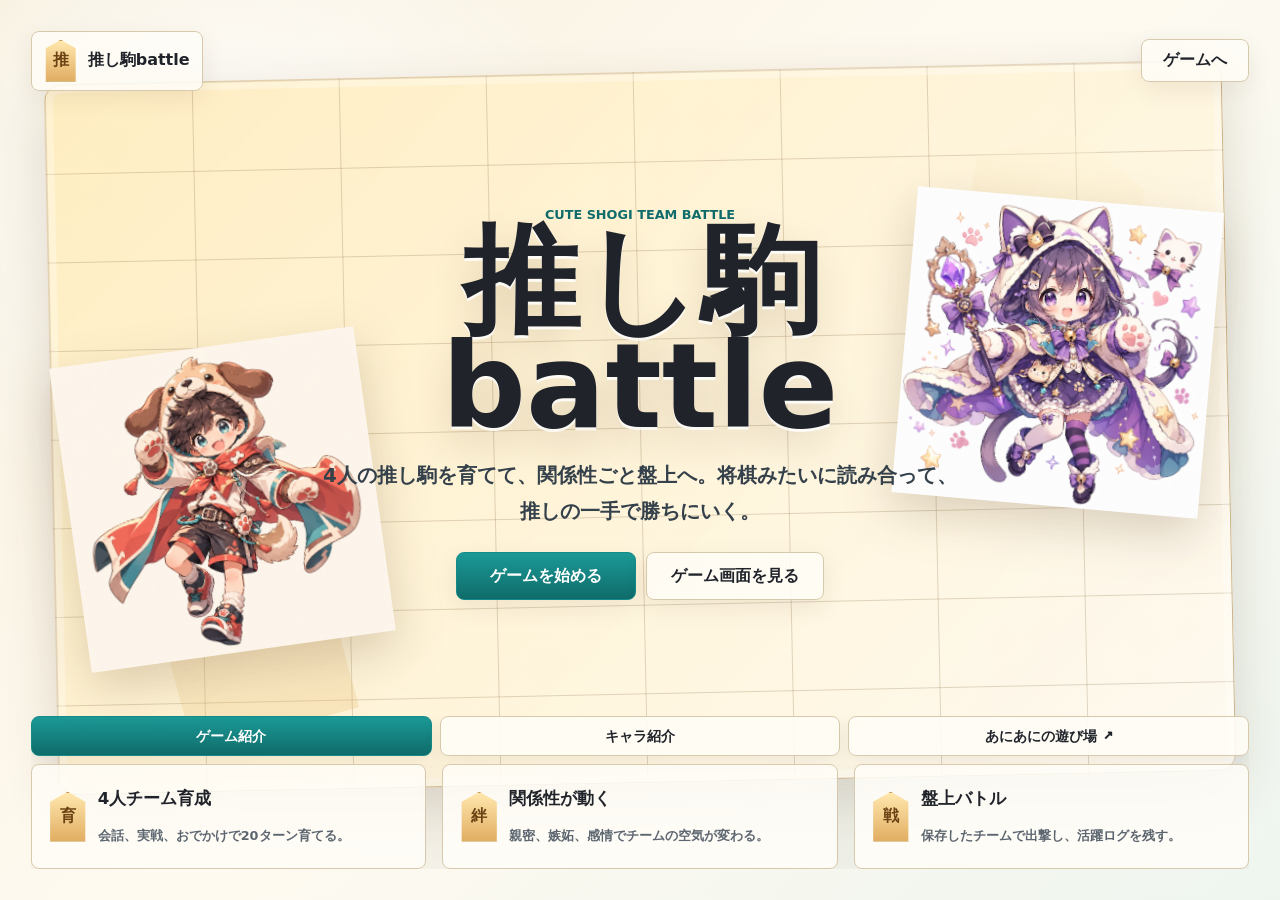
==== index.html @ fbd7ae6b "Add files via upload" ====
<!doctype html>
<html lang="ja">
  <head>
    <meta charset="UTF-8" />
    <meta name="viewport" content="width=device-width, initial-scale=1.0" />
    <title>推し駒battle | ホーム</title>
    <link rel="stylesheet" href="home.css" />
  </head>
  <body>
    <main class="home-shell" aria-label="推し駒battle ホームページ">
      <div class="board-backdrop" aria-hidden="true"></div>

      <header class="home-top">
        <a class="home-logo" href="index.html" aria-label="推し駒battle ホーム">
          <span class="piece-mark">推</span>
          <span>推し駒battle</span>
        </a>
        <a class="top-link" href="game.html">ゲームへ</a>
      </header>

      <section class="hero" aria-label="ゲーム紹介">
        <img class="hero-character hero-ren" src="assets/characters/ren-dog-rook.png" alt="蓮" />
        <img class="hero-character hero-yui" src="assets/characters/yui-cat-bishop.png" alt="結衣" />

        <div class="hero-copy">
          <p class="eyebrow">Cute Shogi Team Battle</p>
          <h1>推し駒battle</h1>
          <p class="lead">4人の推し駒を育てて、関係性ごと盤上へ。将棋みたいに読み合って、推しの一手で勝ちにいく。</p>
          <div class="hero-actions">
            <a class="primary-action" href="game.html">ゲームを始める</a>
            <a class="secondary-action" href="game.html">ゲーム画面を見る</a>
          </div>
        </div>
      </section>

      <section class="home-tabs" aria-label="紹介メニュー">
        <div class="tab-strip" role="tablist" aria-label="ホームタブ">
          <button id="gameTabButton" class="tab-btn active" type="button" role="tab" aria-selected="true" aria-controls="gameTab" data-home-tab="gameTab">ゲーム紹介</button>
          <button id="characterTabButton" class="tab-btn" type="button" role="tab" aria-selected="false" aria-controls="characterTab" data-home-tab="characterTab">キャラ紹介</button>
          <a class="tab-btn link-tab" href="https://donadonaa24-cyber.github.io/aniani-asobiba/" target="_blank" rel="noopener noreferrer">あにあにの遊び場</a>
        </div>

        <div id="gameTab" class="tab-panel active" role="tabpanel" aria-labelledby="gameTabButton">
          <article>
            <span class="mini-piece">育</span>
            <strong>4人チーム育成</strong>
            <p>会話、実戦、おでかけで20ターン育てる。</p>
          </article>
          <article>
            <span class="mini-piece">絆</span>
            <strong>関係性が動く</strong>
            <p>親密、嫉妬、感情でチームの空気が変わる。</p>
          </article>
          <article>
            <span class="mini-piece">戦</span>
            <strong>盤上バトル</strong>
            <p>保存したチームで出撃し、活躍ログを残す。</p>
          </article>
        </div>

        <div id="characterTab" class="tab-panel character-panel" role="tabpanel" aria-labelledby="characterTabButton" hidden>
          <article>
            <img src="assets/characters/ren-dog-rook.png" alt="蓮" />
            <div><strong>蓮</strong><p>まっすぐ走る犬の飛車。</p></div>
          </article>
          <article>
            <img src="assets/characters/yui-cat-bishop.png" alt="結衣" />
            <div><strong>結衣</strong><p>気分屋な猫の角行。</p></div>
          </article>
          <article>
            <img src="assets/characters/misuzu-dolphin-support.png" alt="海鈴" />
            <div><strong>海鈴</strong><p>空気を整えるイルカ支援役。</p></div>
          </article>
          <article>
            <img src="assets/characters/kouga-shark-striker.png" alt="鮫牙" />
            <div><strong>鮫牙</strong><p>強敵に噛みつくサメの強襲役。</p></div>
          </article>
        </div>
      </section>
    </main>
    <script src="home.js"></script>
  </body>
</html>
---- home.css ----
:root {
  --ink: #20242a;
  --muted: #5d6670;
  --paper: #fff9ee;
  --paper-strong: #fffdf7;
  --line: #d8c9ad;
  --board: #f1d291;
  --board-dark: #c99445;
  --teal: #158b89;
  --teal-dark: #0f6c6a;
  --red: #d96752;
  --shadow: 0 18px 52px rgba(68, 47, 19, 0.16);
}

* {
  box-sizing: border-box;
}

html,
body {
  width: 100%;
  height: 100%;
  margin: 0;
  overflow: hidden;
}

body {
  min-height: 100svh;
  color: var(--ink);
  font-family:
    "Yu Gothic", "Hiragino Kaku Gothic ProN", "Meiryo", system-ui, sans-serif;
  background:
    radial-gradient(circle at 18% 22%, rgba(255, 255, 255, 0.9), transparent 28%),
    linear-gradient(135deg, #f7f0df 0%, #fffaf0 48%, #eef5ef 100%);
}

a {
  color: inherit;
  text-decoration: none;
}

.home-shell {
  position: relative;
  isolation: isolate;
  display: grid;
  grid-template-rows: auto minmax(0, 1fr) auto;
  gap: clamp(10px, 2vh, 18px);
  width: min(1440px, 100%);
  height: 100svh;
  margin: 0 auto;
  padding: clamp(14px, 2.4vw, 34px);
  overflow: hidden;
}

.board-backdrop {
  position: absolute;
  inset: clamp(54px, 8vh, 90px) clamp(14px, 4vw, 70px) clamp(74px, 13vh, 130px);
  z-index: -2;
  border: 1px solid rgba(138, 94, 36, 0.24);
  border-radius: 18px;
  background:
    linear-gradient(rgba(100, 62, 18, 0.2) 1px, transparent 1px),
    linear-gradient(90deg, rgba(100, 62, 18, 0.2) 1px, transparent 1px),
    linear-gradient(135deg, rgba(255, 236, 189, 0.92), rgba(255, 250, 240, 0.88));
  background-size: 12.5% 12.5%, 12.5% 12.5%, 100% 100%;
  box-shadow: inset 0 0 0 8px rgba(255, 255, 255, 0.28), var(--shadow);
  transform: rotate(-1.2deg);
}

.board-backdrop::before,
.board-backdrop::after {
  content: "";
  position: absolute;
  width: min(18vw, 190px);
  aspect-ratio: 0.78;
  border-radius: 18px 18px 12px 12px;
  background: linear-gradient(180deg, rgba(255, 247, 219, 0.9), rgba(230, 184, 102, 0.72));
  clip-path: polygon(50% 0, 95% 18%, 95% 100%, 5% 100%, 5% 18%);
  opacity: 0.36;
}

.board-backdrop::before {
  left: 8%;
  bottom: 8%;
  transform: rotate(-14deg);
}

.board-backdrop::after {
  right: 7%;
  top: 9%;
  transform: rotate(12deg);
}

.home-top {
  display: flex;
  align-items: center;
  justify-content: space-between;
  min-height: 46px;
  gap: 14px;
}

.home-logo,
.top-link,
.primary-action,
.secondary-action {
  display: inline-flex;
  align-items: center;
  justify-content: center;
  border: 1px solid var(--line);
  border-radius: 8px;
  background: rgba(255, 253, 247, 0.86);
  box-shadow: 0 8px 24px rgba(60, 44, 24, 0.08);
  font-weight: 900;
}

.home-logo {
  gap: 10px;
  min-width: 0;
  padding: 8px 12px;
}

.piece-mark,
.mini-piece {
  display: inline-grid;
  place-items: center;
  width: 34px;
  aspect-ratio: 0.8;
  color: #6b4214;
  background: linear-gradient(180deg, #ffe7ad, #e1ae63);
  border: 1px solid rgba(112, 75, 25, 0.28);
  clip-path: polygon(50% 0, 94% 20%, 94% 100%, 6% 100%, 6% 20%);
  font-weight: 950;
}

.top-link {
  min-width: 108px;
  padding: 10px 16px;
}

.hero {
  position: relative;
  display: grid;
  place-items: center;
  min-height: 0;
  padding-inline: clamp(10px, 5vw, 80px);
  text-align: center;
}

.hero-copy {
  position: relative;
  z-index: 1;
  display: grid;
  justify-items: center;
  width: min(760px, 100%);
  padding: clamp(14px, 3vh, 28px);
}

.eyebrow {
  margin: 0 0 6px;
  color: var(--teal-dark);
  font-size: clamp(0.72rem, 1vw, 0.86rem);
  font-weight: 900;
  letter-spacing: 0;
  text-transform: uppercase;
}

h1 {
  margin: 0;
  color: var(--ink);
  font-size: clamp(3.4rem, 9.2vw, 8.4rem);
  line-height: 0.9;
  letter-spacing: 0;
  text-shadow:
    0 3px 0 rgba(255, 255, 255, 0.82),
    0 18px 38px rgba(80, 50, 18, 0.16);
}

.lead {
  width: min(640px, 100%);
  margin: clamp(12px, 2vh, 20px) 0 0;
  color: #34404a;
  font-size: clamp(0.98rem, 1.55vw, 1.28rem);
  font-weight: 800;
  line-height: 1.8;
}

.hero-actions {
  display: flex;
  flex-wrap: wrap;
  justify-content: center;
  gap: 10px;
  margin-top: clamp(14px, 2.5vh, 26px);
}

.primary-action,
.secondary-action {
  min-height: 48px;
  padding: 12px 24px;
  transition: transform 0.18s ease, box-shadow 0.18s ease;
}

.primary-action {
  min-width: 180px;
  color: white;
  border-color: var(--teal);
  background: linear-gradient(180deg, #1b9996, var(--teal-dark));
}

.secondary-action {
  min-width: 150px;
}

.primary-action:hover,
.secondary-action:hover,
.top-link:hover {
  transform: translateY(-2px);
  box-shadow: 0 12px 28px rgba(60, 44, 24, 0.14);
}

.hero-character {
  position: absolute;
  z-index: 0;
  width: clamp(160px, 24vw, 340px);
  max-height: 62vh;
  object-fit: contain;
  filter: drop-shadow(0 18px 24px rgba(80, 50, 18, 0.2));
  pointer-events: none;
}

.hero-ren {
  left: clamp(-36px, 3vw, 76px);
  bottom: clamp(4px, 5vh, 74px);
  transform: rotate(-8deg);
}

.hero-yui {
  right: clamp(-34px, 3vw, 82px);
  top: clamp(44px, 10vh, 114px);
  transform: scaleX(-1) rotate(-5deg);
}

.home-tabs {
  display: grid;
  grid-template-rows: auto minmax(0, 1fr);
  gap: 8px;
  min-height: clamp(116px, 17vh, 156px);
  overflow: hidden;
}

.tab-strip {
  display: grid;
  grid-template-columns: repeat(3, minmax(0, 1fr));
  gap: 8px;
}

.tab-btn {
  display: inline-flex;
  align-items: center;
  justify-content: center;
  min-width: 0;
  min-height: 40px;
  padding: 8px 10px;
  border: 1px solid var(--line);
  border-radius: 8px;
  color: var(--ink);
  background: rgba(255, 253, 247, 0.9);
  box-shadow: 0 8px 20px rgba(60, 44, 24, 0.07);
  font: inherit;
  font-size: clamp(0.82rem, 1.1vw, 0.98rem);
  font-weight: 950;
  letter-spacing: 0;
  cursor: pointer;
}

.tab-btn.active {
  color: white;
  border-color: var(--teal);
  background: linear-gradient(180deg, #1b9996, var(--teal-dark));
}

.link-tab::after {
  content: "↗";
  margin-left: 6px;
  font-size: 0.86em;
}

.tab-panel {
  display: grid;
  grid-template-columns: repeat(3, minmax(0, 1fr));
  gap: clamp(8px, 1.4vw, 16px);
  min-height: 0;
  overflow: hidden;
}

.tab-panel[hidden] {
  display: none;
}

.tab-panel article {
  display: grid;
  grid-template-columns: auto minmax(0, 1fr);
  grid-template-rows: auto auto;
  column-gap: 10px;
  align-items: center;
  min-height: 0;
  padding: clamp(10px, 1.5vw, 16px);
  border: 1px solid var(--line);
  border-radius: 8px;
  background: rgba(255, 253, 247, 0.88);
  box-shadow: 0 10px 28px rgba(60, 44, 24, 0.08);
  overflow: hidden;
}

.tab-panel .mini-piece {
  grid-row: 1 / span 2;
  width: 40px;
}

.tab-panel strong {
  min-width: 0;
  font-size: clamp(0.92rem, 1.3vw, 1.08rem);
  white-space: nowrap;
}

.tab-panel p {
  min-width: 0;
  margin: 2px 0 0;
  color: var(--muted);
  font-size: clamp(0.72rem, 1vw, 0.88rem);
  font-weight: 800;
  line-height: 1.45;
}

.character-panel {
  grid-template-columns: repeat(4, minmax(0, 1fr));
}

.character-panel article {
  grid-template-columns: clamp(46px, 5.5vw, 70px) minmax(0, 1fr);
}

.character-panel img {
  width: 100%;
  aspect-ratio: 1;
  object-fit: cover;
  border: 1px solid rgba(216, 201, 173, 0.8);
  border-radius: 8px;
  background: white;
}

@media (max-width: 820px) {
  .home-shell {
    padding: 12px;
  }

  .board-backdrop {
    inset: 64px 10px 152px;
  }

  .hero {
    padding-inline: 0;
  }

  .hero-character {
    width: clamp(128px, 34vw, 210px);
    opacity: 0.82;
  }

  .hero-ren {
    left: -40px;
    bottom: 88px;
  }

  .hero-yui {
    right: -46px;
    top: 74px;
  }

  .home-tabs {
    min-height: 178px;
  }

  .tab-panel {
    grid-template-columns: 1fr;
    gap: 6px;
  }

  .character-panel {
    grid-template-columns: repeat(2, minmax(0, 1fr));
  }

  .tab-panel article {
    min-height: 58px;
    padding: 8px 10px;
  }

  .tab-panel p {
    white-space: nowrap;
    overflow: hidden;
    text-overflow: ellipsis;
  }
}

@media (max-height: 720px) {
  .home-shell {
    gap: 8px;
    padding-block: 10px;
  }

  .home-top {
    min-height: 38px;
  }

  .home-logo,
  .top-link {
    padding-block: 7px;
  }

  .lead {
    line-height: 1.55;
  }

  .hero-actions {
    margin-top: 12px;
  }

  .primary-action,
  .secondary-action {
    min-height: 42px;
    padding-block: 9px;
  }

  .home-tabs {
    min-height: 128px;
  }

  .tab-panel article {
    min-height: 62px;
  }
}

@media (max-width: 520px) {
  .home-logo span:last-child {
    max-width: 48vw;
    overflow: hidden;
    text-overflow: ellipsis;
    white-space: nowrap;
  }

  .hero-copy {
    padding-inline: 6px;
  }

  .lead {
    width: min(330px, 100%);
    font-size: 0.94rem;
  }

  .hero-actions {
    width: 100%;
  }

  .primary-action,
  .secondary-action {
    flex: 1 1 140px;
    min-width: 0;
  }

  .tab-strip {
    gap: 5px;
  }

  .tab-btn {
    min-height: 36px;
    padding-inline: 6px;
    font-size: 0.78rem;
  }

  .character-panel article {
    grid-template-columns: 42px minmax(0, 1fr);
  }
}
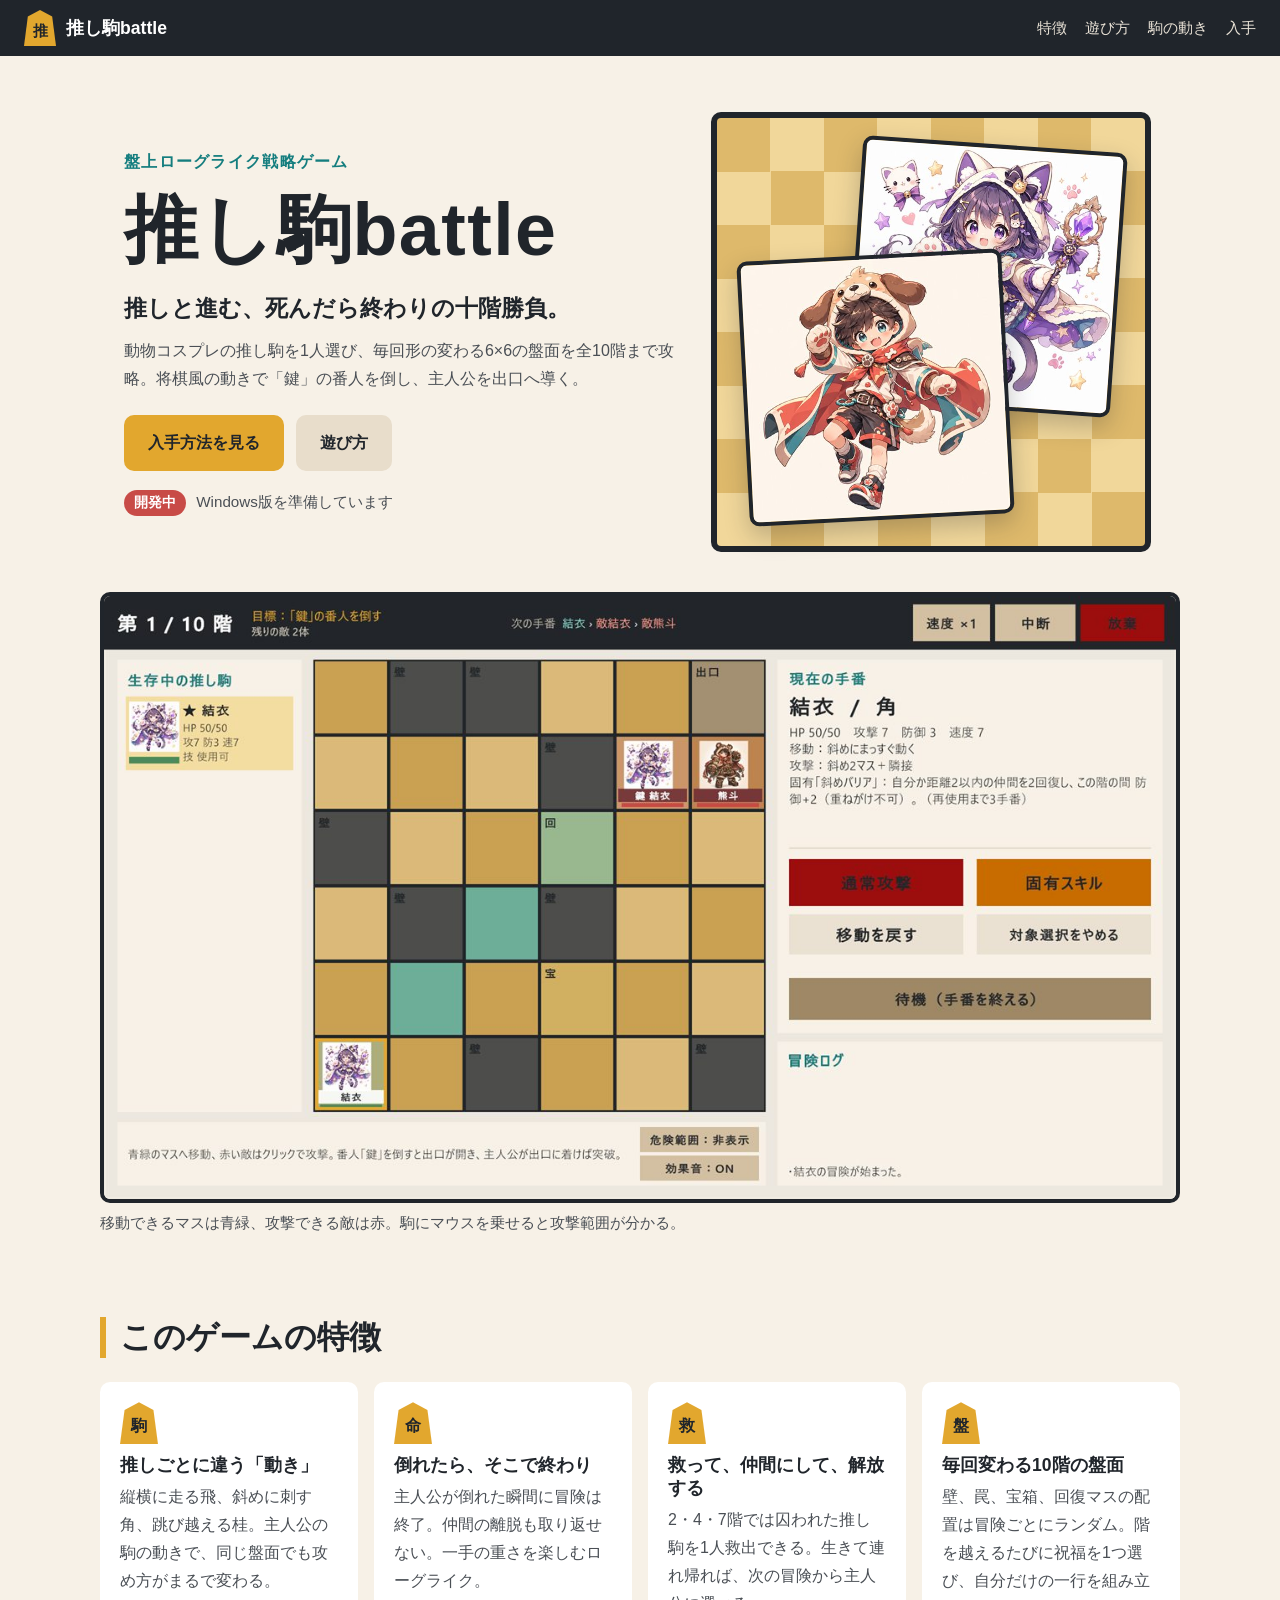
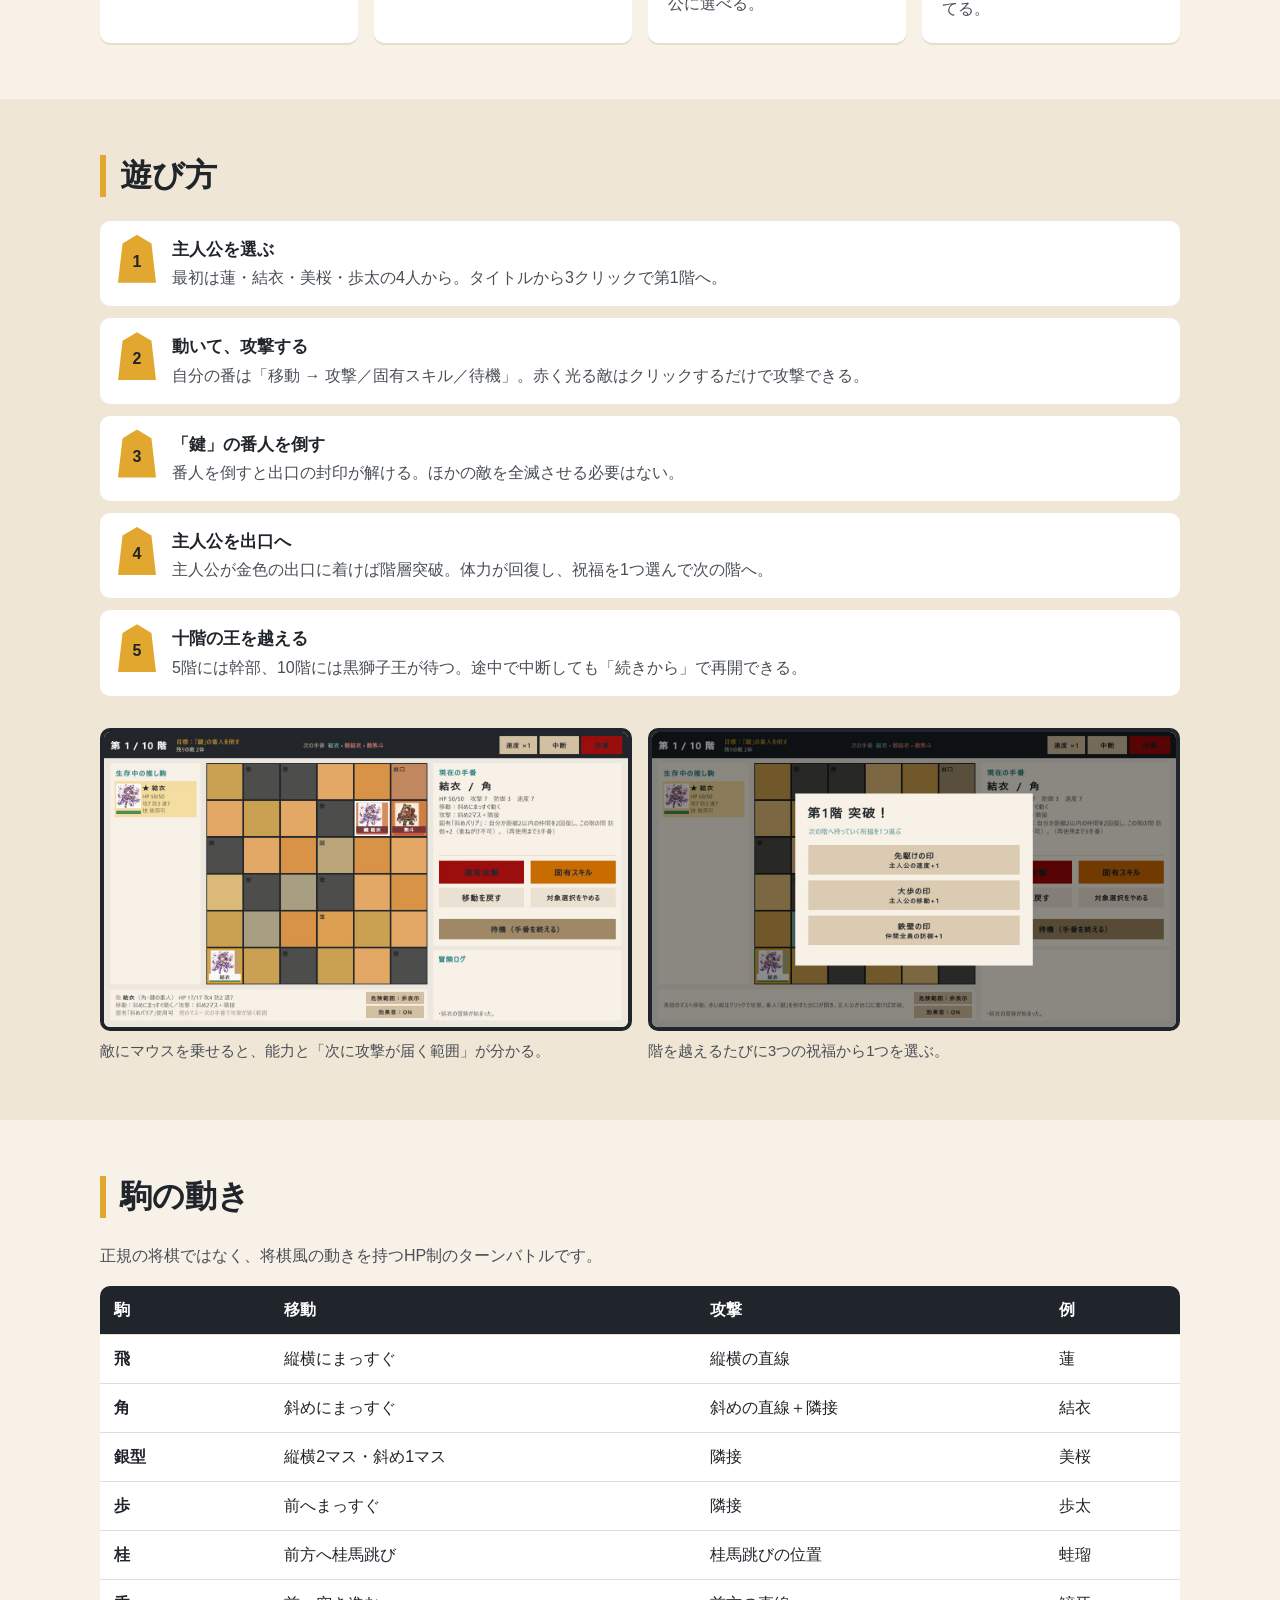
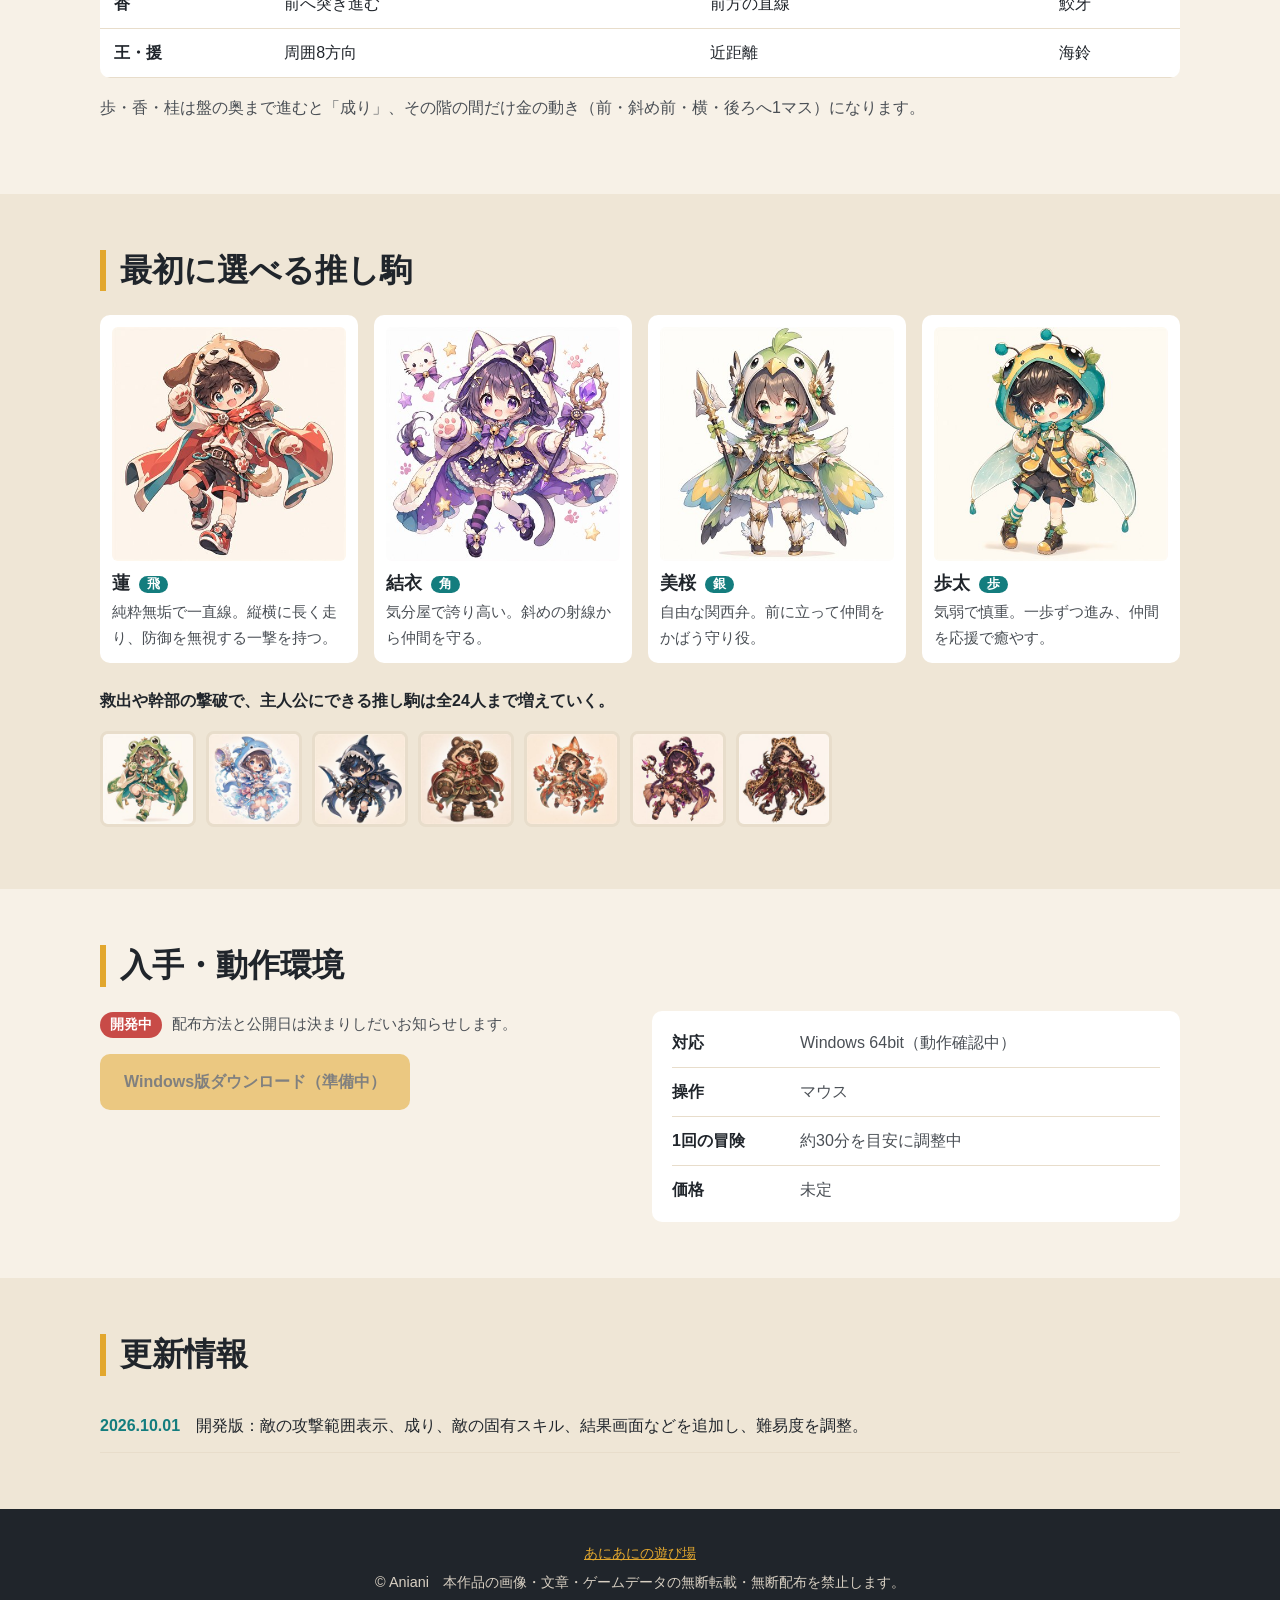
==== commit 42996f2d: "Unity版の紹介ページに差し替え トップ（index.html）を盤上ローグライク版「推し駒battle」の紹介ページに更新。 特徴・遊び方・駒の動き・初期キャラ・入手/動作環境・更新情報を掲載し、" ====
--- a/index.html
+++ b/index.html
@@ -3,81 +3,175 @@
   <head>
     <meta charset="UTF-8" />
     <meta name="viewport" content="width=device-width, initial-scale=1.0" />
-    <title>推し駒battle | ホーム</title>
-    <link rel="stylesheet" href="home.css" />
+    <title>推し駒battle｜推しと進む、死んだら終わりの十階勝負</title>
+    <meta name="description" content="推し駒battleは、動物コスプレの推し駒1人を主人公に、ランダム生成の全10階を攻略する盤上ローグライク戦略ゲーム。将棋風の動きで番人を倒し、仲間を救い、十階の黒獅子王を目指す。Windows向けに開発中。" />
+    <meta property="og:type" content="website" />
+    <meta property="og:title" content="推し駒battle｜盤上ローグライク戦略ゲーム" />
+    <meta property="og:description" content="推しと進む、死んだら終わりの十階勝負。将棋風の動きで戦う盤上ローグライク。Windows向けに開発中。" />
+    <link rel="canonical" href="https://donadonaa24-cyber.github.io/oshikoma/" />
+    <meta property="og:url" content="https://donadonaa24-cyber.github.io/oshikoma/" />
+    <meta property="og:image" content="https://donadonaa24-cyber.github.io/oshikoma/assets/screen-board.jpg" />
+    <meta name="twitter:card" content="summary_large_image" />
+    <link rel="icon" href="data:image/svg+xml,%3Csvg xmlns='http://www.w3.org/2000/svg' viewBox='0 0 64 64'%3E%3Cpath d='M32 4 54 14 58 60H6L10 14Z' fill='%23E2A72E' stroke='%2320252B' stroke-width='4'/%3E%3Ctext x='32' y='47' font-size='28' text-anchor='middle' font-family='sans-serif' font-weight='700' fill='%2320252B'%3E推%3C/text%3E%3C/svg%3E" />
+    <link rel="stylesheet" href="style.css" />
   </head>
   <body>
-    <main class="home-shell" aria-label="推し駒battle ホームページ">
-      <div class="board-backdrop" aria-hidden="true"></div>
+    <header class="topbar">
+      <a class="brand" href="#top" aria-label="推し駒battle トップ">
+        <span class="brand-piece" aria-hidden="true">推</span>
+        <span>推し駒battle</span>
+      </a>
+      <nav aria-label="ページ内">
+        <a href="#features">特徴</a>
+        <a href="#howto">遊び方</a>
+        <a href="#pieces">駒の動き</a>
+        <a href="#download">入手</a>
+      </nav>
+    </header>
 
-      <header class="home-top">
-        <a class="home-logo" href="index.html" aria-label="推し駒battle ホーム">
-          <span class="piece-mark">推</span>
-          <span>推し駒battle</span>
-        </a>
-        <a class="top-link" href="game.html">ゲームへ</a>
-      </header>
-
-      <section class="hero" aria-label="ゲーム紹介">
-        <img class="hero-character hero-ren" src="assets/characters/ren-dog-rook.png" alt="蓮" />
-        <img class="hero-character hero-yui" src="assets/characters/yui-cat-bishop.png" alt="結衣" />
-
+    <main id="top">
+      <section class="hero" aria-labelledby="hero-title">
         <div class="hero-copy">
-          <p class="eyebrow">Cute Shogi Team Battle</p>
-          <h1>推し駒battle</h1>
-          <p class="lead">4人の推し駒を育てて、関係性ごと盤上へ。将棋みたいに読み合って、推しの一手で勝ちにいく。</p>
+          <p class="eyebrow">盤上ローグライク戦略ゲーム</p>
+          <h1 id="hero-title">推し駒battle</h1>
+          <p class="lead">推しと進む、死んだら終わりの十階勝負。</p>
+          <p class="sub">動物コスプレの推し駒を1人選び、毎回形の変わる6×6の盤面を全10階まで攻略。将棋風の動きで「鍵」の番人を倒し、主人公を出口へ導く。</p>
           <div class="hero-actions">
-            <a class="primary-action" href="game.html">ゲームを始める</a>
-            <a class="secondary-action" href="game.html">ゲーム画面を見る</a>
+            <a class="button primary" href="#download">入手方法を見る</a>
+            <a class="button" href="#howto">遊び方</a>
           </div>
+          <p class="status"><span class="badge">開発中</span> Windows版を準備しています</p>
+        </div>
+        <div class="hero-art" aria-hidden="true">
+          <img class="art-back" src="assets/yui.jpg" alt="" width="420" height="420" />
+          <img class="art-front" src="assets/ren.jpg" alt="" width="420" height="420" />
         </div>
       </section>
 
-      <section class="home-tabs" aria-label="紹介メニュー">
-        <div class="tab-strip" role="tablist" aria-label="ホームタブ">
-          <button id="gameTabButton" class="tab-btn active" type="button" role="tab" aria-selected="true" aria-controls="gameTab" data-home-tab="gameTab">ゲーム紹介</button>
-          <button id="characterTabButton" class="tab-btn" type="button" role="tab" aria-selected="false" aria-controls="characterTab" data-home-tab="characterTab">キャラ紹介</button>
-          <a class="tab-btn link-tab" href="https://donadonaa24-cyber.github.io/aniani-asobiba/" target="_blank" rel="noopener noreferrer">あにあにの遊び場</a>
-        </div>
+      <section class="shot-wide" aria-label="ゲーム画面">
+        <figure>
+          <img src="assets/screen-board.jpg" alt="盤面の画面。青緑のマスが移動先、右側に行動ボタンと冒険ログ" width="1280" height="720" loading="lazy" />
+          <figcaption>移動できるマスは青緑、攻撃できる敵は赤。駒にマウスを乗せると攻撃範囲が分かる。</figcaption>
+        </figure>
+      </section>
 
-        <div id="gameTab" class="tab-panel active" role="tabpanel" aria-labelledby="gameTabButton">
-          <article>
-            <span class="mini-piece">育</span>
-            <strong>4人チーム育成</strong>
-            <p>会話、実戦、おでかけで20ターン育てる。</p>
+      <section id="features" class="section" aria-labelledby="features-title">
+        <h2 id="features-title">このゲームの特徴</h2>
+        <div class="cards">
+          <article class="card">
+            <span class="piece">駒</span>
+            <h3>推しごとに違う「動き」</h3>
+            <p>縦横に走る飛、斜めに刺す角、跳び越える桂。主人公の駒の動きで、同じ盤面でも攻め方がまるで変わる。</p>
           </article>
-          <article>
-            <span class="mini-piece">絆</span>
-            <strong>関係性が動く</strong>
-            <p>親密、嫉妬、感情でチームの空気が変わる。</p>
+          <article class="card">
+            <span class="piece">命</span>
+            <h3>倒れたら、そこで終わり</h3>
+            <p>主人公が倒れた瞬間に冒険は終了。仲間の離脱も取り返せない。一手の重さを楽しむローグライク。</p>
           </article>
-          <article>
-            <span class="mini-piece">戦</span>
-            <strong>盤上バトル</strong>
-            <p>保存したチームで出撃し、活躍ログを残す。</p>
+          <article class="card">
+            <span class="piece">救</span>
+            <h3>救って、仲間にして、解放する</h3>
+            <p>2・4・7階では囚われた推し駒を1人救出できる。生きて連れ帰れば、次の冒険から主人公に選べる。</p>
           </article>
-        </div>
-
-        <div id="characterTab" class="tab-panel character-panel" role="tabpanel" aria-labelledby="characterTabButton" hidden>
-          <article>
-            <img src="assets/characters/ren-dog-rook.png" alt="蓮" />
-            <div><strong>蓮</strong><p>まっすぐ走る犬の飛車。</p></div>
-          </article>
-          <article>
-            <img src="assets/characters/yui-cat-bishop.png" alt="結衣" />
-            <div><strong>結衣</strong><p>気分屋な猫の角行。</p></div>
-          </article>
-          <article>
-            <img src="assets/characters/misuzu-dolphin-support.png" alt="海鈴" />
-            <div><strong>海鈴</strong><p>空気を整えるイルカ支援役。</p></div>
-          </article>
-          <article>
-            <img src="assets/characters/kouga-shark-striker.png" alt="鮫牙" />
-            <div><strong>鮫牙</strong><p>強敵に噛みつくサメの強襲役。</p></div>
+          <article class="card">
+            <span class="piece">盤</span>
+            <h3>毎回変わる10階の盤面</h3>
+            <p>壁、罠、宝箱、回復マスの配置は冒険ごとにランダム。階を越えるたびに祝福を1つ選び、自分だけの一行を組み立てる。</p>
           </article>
         </div>
       </section>
+
+      <section id="howto" class="section alt" aria-labelledby="howto-title">
+        <h2 id="howto-title">遊び方</h2>
+        <ol class="steps">
+          <li><strong>主人公を選ぶ</strong><span>最初は蓮・結衣・美桜・歩太の4人から。タイトルから3クリックで第1階へ。</span></li>
+          <li><strong>動いて、攻撃する</strong><span>自分の番は「移動 → 攻撃／固有スキル／待機」。赤く光る敵はクリックするだけで攻撃できる。</span></li>
+          <li><strong>「鍵」の番人を倒す</strong><span>番人を倒すと出口の封印が解ける。ほかの敵を全滅させる必要はない。</span></li>
+          <li><strong>主人公を出口へ</strong><span>主人公が金色の出口に着けば階層突破。体力が回復し、祝福を1つ選んで次の階へ。</span></li>
+          <li><strong>十階の王を越える</strong><span>5階には幹部、10階には黒獅子王が待つ。途中で中断しても「続きから」で再開できる。</span></li>
+        </ol>
+        <div class="tips">
+          <figure>
+            <img src="assets/screen-inspect.jpg" alt="敵にマウスを乗せると、能力と攻撃が届く範囲が表示される" width="1280" height="720" loading="lazy" />
+            <figcaption>敵にマウスを乗せると、能力と「次に攻撃が届く範囲」が分かる。</figcaption>
+          </figure>
+          <figure>
+            <img src="assets/screen-blessing.jpg" alt="階層突破後の祝福選択画面" width="1280" height="720" loading="lazy" />
+            <figcaption>階を越えるたびに3つの祝福から1つを選ぶ。</figcaption>
+          </figure>
+        </div>
+      </section>
+
+      <section id="pieces" class="section" aria-labelledby="pieces-title">
+        <h2 id="pieces-title">駒の動き</h2>
+        <p class="note">正規の将棋ではなく、将棋風の動きを持つHP制のターンバトルです。</p>
+        <div class="table-wrap">
+          <table>
+            <thead>
+              <tr><th scope="col">駒</th><th scope="col">移動</th><th scope="col">攻撃</th><th scope="col">例</th></tr>
+            </thead>
+            <tbody>
+              <tr><td>飛</td><td>縦横にまっすぐ</td><td>縦横の直線</td><td>蓮</td></tr>
+              <tr><td>角</td><td>斜めにまっすぐ</td><td>斜めの直線＋隣接</td><td>結衣</td></tr>
+              <tr><td>銀型</td><td>縦横2マス・斜め1マス</td><td>隣接</td><td>美桜</td></tr>
+              <tr><td>歩</td><td>前へまっすぐ</td><td>隣接</td><td>歩太</td></tr>
+              <tr><td>桂</td><td>前方へ桂馬跳び</td><td>桂馬跳びの位置</td><td>蛙瑠</td></tr>
+              <tr><td>香</td><td>前へ突き進む</td><td>前方の直線</td><td>鮫牙</td></tr>
+              <tr><td>王・援</td><td>周囲8方向</td><td>近距離</td><td>海鈴</td></tr>
+            </tbody>
+          </table>
+        </div>
+        <p class="note">歩・香・桂は盤の奥まで進むと「成り」、その階の間だけ金の動き（前・斜め前・横・後ろへ1マス）になります。</p>
+      </section>
+
+      <section class="section alt" aria-labelledby="chara-title">
+        <h2 id="chara-title">最初に選べる推し駒</h2>
+        <div class="chara-grid">
+          <article class="chara"><img src="assets/ren.jpg" alt="蓮。犬のコスプレの男の子" width="420" height="420" loading="lazy" /><h3>蓮 <span>飛</span></h3><p>純粋無垢で一直線。縦横に長く走り、防御を無視する一撃を持つ。</p></article>
+          <article class="chara"><img src="assets/yui.jpg" alt="結衣。猫のコスプレの女の子" width="420" height="420" loading="lazy" /><h3>結衣 <span>角</span></h3><p>気分屋で誇り高い。斜めの射線から仲間を守る。</p></article>
+          <article class="chara"><img src="assets/mio.jpg" alt="美桜。鳥のコスプレの女の子" width="420" height="420" loading="lazy" /><h3>美桜 <span>銀</span></h3><p>自由な関西弁。前に立って仲間をかばう守り役。</p></article>
+          <article class="chara"><img src="assets/honoka.jpg" alt="歩太。虫のコスプレの男の子" width="420" height="420" loading="lazy" /><h3>歩太 <span>歩</span></h3><p>気弱で慎重。一歩ずつ進み、仲間を応援で癒やす。</p></article>
+        </div>
+        <p class="more">救出や幹部の撃破で、主人公にできる推し駒は全24人まで増えていく。</p>
+        <div class="roster" aria-label="解放できる推し駒の一部">
+          <img src="assets/kaeru.jpg" alt="蛙瑠" width="220" height="220" loading="lazy" />
+          <img src="assets/misuzu.jpg" alt="海鈴" width="220" height="220" loading="lazy" />
+          <img src="assets/kouga.jpg" alt="鮫牙" width="220" height="220" loading="lazy" />
+          <img src="assets/kumato.jpg" alt="熊斗" width="220" height="220" loading="lazy" />
+          <img src="assets/koharu.jpg" alt="狐春" width="220" height="220" loading="lazy" />
+          <img src="assets/sara.jpg" alt="砂羅" width="220" height="220" loading="lazy" />
+          <img src="assets/shade1.jpg" alt="豹妬レイラ" width="220" height="220" loading="lazy" />
+        </div>
+      </section>
+
+      <section id="download" class="section" aria-labelledby="download-title">
+        <h2 id="download-title">入手・動作環境</h2>
+        <div class="download">
+          <div>
+            <p class="status"><span class="badge">開発中</span> 配布方法と公開日は決まりしだいお知らせします。</p>
+            <!-- 配布先が決まったら href を差し替え、aria-disabled と disabled クラスを外す。 -->
+            <a class="button primary disabled" href="#download" aria-disabled="true">Windows版ダウンロード（準備中）</a>
+          </div>
+          <dl class="spec">
+            <div><dt>対応</dt><dd>Windows 64bit（動作確認中）</dd></div>
+            <div><dt>操作</dt><dd>マウス</dd></div>
+            <div><dt>1回の冒険</dt><dd>約30分を目安に調整中</dd></div>
+            <div><dt>価格</dt><dd>未定</dd></div>
+          </dl>
+        </div>
+      </section>
+
+      <section class="section alt" aria-labelledby="news-title">
+        <h2 id="news-title">更新情報</h2>
+        <ul class="news">
+          <li><time datetime="2026-10-01">2026.10.01</time>開発版：敵の攻撃範囲表示、成り、敵の固有スキル、結果画面などを追加し、難易度を調整。</li>
+        </ul>
+      </section>
     </main>
-    <script src="home.js"></script>
+
+    <footer class="footer">
+      <p><a href="https://donadonaa24-cyber.github.io/aniani-asobiba/" rel="noopener">あにあにの遊び場</a></p>
+      <p>© Aniani　本作品の画像・文章・ゲームデータの無断転載・無断配布を禁止します。</p>
+    </footer>
   </body>
 </html>
--- a/style.css
+++ b/style.css
@@ -0,0 +1,311 @@
+/* 推し駒battle 紹介ページ。配色はゲーム内UI（UiFactory）に合わせる。 */
+:root {
+  --ink: #20252b;
+  --ink-soft: #4a4f55;
+  --paper: #f7f1e7;
+  --paper-dark: #e8ddcb;
+  --board-a: #f1d79a;
+  --board-b: #deb96b;
+  --teal: #147d7e;
+  --gold: #e2a72e;
+  --red: #c84b47;
+  --radius: 10px;
+  --max: 1080px;
+  --font: "Yu Gothic UI", "Yu Gothic", "Hiragino Kaku Gothic ProN", "Noto Sans JP", Meiryo, sans-serif;
+}
+
+* { box-sizing: border-box; }
+
+html { scroll-behavior: smooth; }
+
+body {
+  margin: 0;
+  background: var(--paper);
+  color: var(--ink);
+  font-family: var(--font);
+  line-height: 1.75;
+  -webkit-text-size-adjust: 100%;
+}
+
+img { max-width: 100%; height: auto; display: block; }
+
+a { color: var(--teal); }
+
+h1, h2, h3 { line-height: 1.3; margin: 0; }
+
+/* ---------- Header ---------- */
+.topbar {
+  position: sticky;
+  top: 0;
+  z-index: 10;
+  display: flex;
+  align-items: center;
+  justify-content: space-between;
+  gap: 16px;
+  padding: 10px 24px;
+  background: var(--ink);
+  color: #fff;
+}
+
+.brand {
+  display: inline-flex;
+  align-items: center;
+  gap: 10px;
+  color: #fff;
+  font-weight: 700;
+  font-size: 1.1rem;
+  text-decoration: none;
+  white-space: nowrap;
+}
+
+.brand-piece {
+  display: grid;
+  place-items: center;
+  width: 32px;
+  height: 36px;
+  background: var(--gold);
+  color: var(--ink);
+  clip-path: polygon(50% 0, 88% 18%, 100% 100%, 0 100%, 12% 18%);
+  font-size: 0.95rem;
+  padding-top: 6px;
+}
+
+.topbar nav { display: flex; gap: 18px; flex-wrap: wrap; justify-content: flex-end; }
+
+.topbar nav a { color: #e9e2d6; text-decoration: none; font-size: 0.95rem; }
+
+.topbar nav a:hover, .topbar nav a:focus-visible { color: var(--gold); }
+
+/* ---------- Hero ---------- */
+.hero {
+  display: grid;
+  grid-template-columns: minmax(0, 1.1fr) minmax(0, 0.9fr);
+  align-items: center;
+  gap: 32px;
+  max-width: var(--max);
+  margin: 0 auto;
+  padding: 56px 24px 32px;
+}
+
+.eyebrow { margin: 0 0 6px; color: var(--teal); font-weight: 700; letter-spacing: 0.08em; }
+
+.hero h1 { font-size: clamp(2.6rem, 7vw, 4.6rem); letter-spacing: 0.02em; }
+
+.lead { margin: 10px 0 8px; font-size: clamp(1.15rem, 2.4vw, 1.45rem); font-weight: 700; }
+
+.sub { margin: 0 0 22px; color: var(--ink-soft); }
+
+.hero-actions { display: flex; gap: 12px; flex-wrap: wrap; }
+
+.button {
+  display: inline-block;
+  padding: 12px 22px;
+  border-radius: var(--radius);
+  background: var(--paper-dark);
+  color: var(--ink);
+  font-weight: 700;
+  text-decoration: none;
+  border: 2px solid transparent;
+}
+
+.button:hover, .button:focus-visible { border-color: var(--ink); }
+
+.button.primary { background: var(--gold); }
+
+.button.disabled { opacity: 0.55; pointer-events: none; }
+
+.status { margin: 18px 0 0; color: var(--ink-soft); font-size: 0.95rem; }
+
+.badge {
+  display: inline-block;
+  margin-right: 6px;
+  padding: 1px 10px;
+  border-radius: 999px;
+  background: var(--red);
+  color: #fff;
+  font-size: 0.85rem;
+  font-weight: 700;
+}
+
+.hero-art {
+  position: relative;
+  aspect-ratio: 1 / 1;
+  max-width: 440px;
+  width: 100%;
+  justify-self: center;
+  background:
+    repeating-conic-gradient(var(--board-a) 0 25%, var(--board-b) 0 50%) 0 0 / 25% 25%;
+  border: 6px solid var(--ink);
+  border-radius: var(--radius);
+}
+
+.hero-art img {
+  position: absolute;
+  width: 62%;
+  border: 4px solid var(--ink);
+  border-radius: var(--radius);
+  box-shadow: 0 10px 24px rgba(32, 37, 43, 0.25);
+}
+
+.art-back { right: 6%; top: 6%; transform: rotate(4deg); }
+
+.art-front { left: 6%; bottom: 6%; transform: rotate(-3deg); }
+
+/* ---------- Sections ---------- */
+.section { padding: 56px 24px; }
+
+.section.alt { background: #efe6d6; }
+
+.section > * { max-width: var(--max); margin-left: auto; margin-right: auto; }
+
+.section h2 {
+  font-size: clamp(1.5rem, 3.4vw, 2rem);
+  margin-bottom: 24px;
+  padding-left: 14px;
+  border-left: 6px solid var(--gold);
+}
+
+.shot-wide { padding: 8px 24px 24px; }
+
+.shot-wide figure, .tips figure { margin: 0 auto; max-width: var(--max); }
+
+figure img { border: 4px solid var(--ink); border-radius: var(--radius); }
+
+figcaption { margin-top: 8px; color: var(--ink-soft); font-size: 0.92rem; }
+
+.cards {
+  display: grid;
+  grid-template-columns: repeat(auto-fit, minmax(230px, 1fr));
+  gap: 16px;
+}
+
+.card {
+  background: #fff;
+  border-radius: var(--radius);
+  padding: 20px;
+  box-shadow: 0 2px 0 var(--paper-dark);
+}
+
+.card h3 { font-size: 1.1rem; margin: 10px 0 6px; }
+
+.card p { margin: 0; color: var(--ink-soft); }
+
+.piece, .steps li::before {
+  display: inline-grid;
+  place-items: center;
+  width: 38px;
+  height: 42px;
+  padding-top: 6px;
+  background: var(--gold);
+  color: var(--ink);
+  font-weight: 700;
+  clip-path: polygon(50% 0, 88% 18%, 100% 100%, 0 100%, 12% 18%);
+}
+
+.steps { list-style: none; margin: 0 auto 32px; padding: 0; counter-reset: step; display: grid; gap: 12px; }
+
+.steps li {
+  counter-increment: step;
+  display: grid;
+  grid-template-columns: 38px 1fr;
+  column-gap: 16px;
+  align-items: start;
+  background: #fff;
+  border-radius: var(--radius);
+  padding: 14px 18px;
+}
+
+.steps li::before { content: counter(step); grid-row: span 2; }
+
+.steps strong { font-size: 1.05rem; }
+
+.steps span { color: var(--ink-soft); }
+
+.tips { display: grid; grid-template-columns: repeat(2, minmax(0, 1fr)); gap: 16px; }
+
+.note { color: var(--ink-soft); }
+
+.table-wrap { overflow-x: auto; }
+
+table { width: 100%; border-collapse: collapse; background: #fff; border-radius: var(--radius); overflow: hidden; }
+
+th, td { padding: 10px 14px; text-align: left; border-bottom: 1px solid var(--paper-dark); }
+
+th { background: var(--ink); color: #fff; font-weight: 700; white-space: nowrap; }
+
+td:first-child { font-weight: 700; white-space: nowrap; }
+
+.chara-grid { display: grid; grid-template-columns: repeat(4, minmax(0, 1fr)); gap: 16px; }
+
+.chara { background: #fff; border-radius: var(--radius); padding: 12px; }
+
+.chara img { border-radius: 6px; }
+
+.chara h3 { margin: 10px 0 4px; font-size: 1.15rem; }
+
+.chara h3 span {
+  display: inline-block;
+  margin-left: 4px;
+  padding: 0 8px;
+  border-radius: 999px;
+  background: var(--teal);
+  color: #fff;
+  font-size: 0.8rem;
+  vertical-align: middle;
+}
+
+.chara p { margin: 0; color: var(--ink-soft); font-size: 0.93rem; }
+
+.more { margin-top: 24px; font-weight: 700; }
+
+.roster { display: flex; gap: 10px; overflow-x: auto; padding-bottom: 6px; }
+
+.roster img { width: 96px; flex: 0 0 auto; border-radius: 8px; border: 3px solid var(--paper-dark); }
+
+.download { display: grid; grid-template-columns: minmax(0, 1fr) minmax(0, 1fr); gap: 24px; align-items: start; }
+
+.download .status { margin: 0 0 16px; }
+
+.spec { margin: 0; background: #fff; border-radius: var(--radius); padding: 8px 20px; }
+
+.spec div { display: flex; gap: 16px; padding: 10px 0; border-bottom: 1px solid var(--paper-dark); }
+
+.spec div:last-child { border-bottom: 0; }
+
+.spec dt { width: 7em; flex: 0 0 auto; font-weight: 700; }
+
+.spec dd { margin: 0; color: var(--ink-soft); }
+
+.news { list-style: none; margin: 0 auto; padding: 0; }
+
+.news li { display: flex; gap: 16px; padding: 12px 0; border-bottom: 1px solid var(--paper-dark); }
+
+.news time { flex: 0 0 auto; font-weight: 700; color: var(--teal); }
+
+.footer { padding: 28px 24px; background: var(--ink); color: #d8d0c3; text-align: center; font-size: 0.9rem; }
+
+.footer p { margin: 4px 0; }
+
+.footer a { color: var(--gold); }
+
+/* ---------- Responsive ---------- */
+@media (max-width: 860px) {
+  .hero { grid-template-columns: 1fr; padding-top: 32px; }
+  .hero-art { max-width: 340px; }
+  .chara-grid { grid-template-columns: repeat(2, minmax(0, 1fr)); }
+  .tips, .download { grid-template-columns: 1fr; }
+}
+
+@media (max-width: 520px) {
+  .topbar { padding: 10px 16px; }
+  .topbar nav { gap: 12px; }
+  .topbar nav a { font-size: 0.85rem; }
+  .hero, .section, .shot-wide { padding-left: 16px; padding-right: 16px; }
+  .section { padding-top: 40px; padding-bottom: 40px; }
+  .news li { flex-direction: column; gap: 2px; }
+  th, td { padding: 8px 10px; font-size: 0.92rem; }
+}
+
+@media (prefers-reduced-motion: reduce) {
+  html { scroll-behavior: auto; }
+}
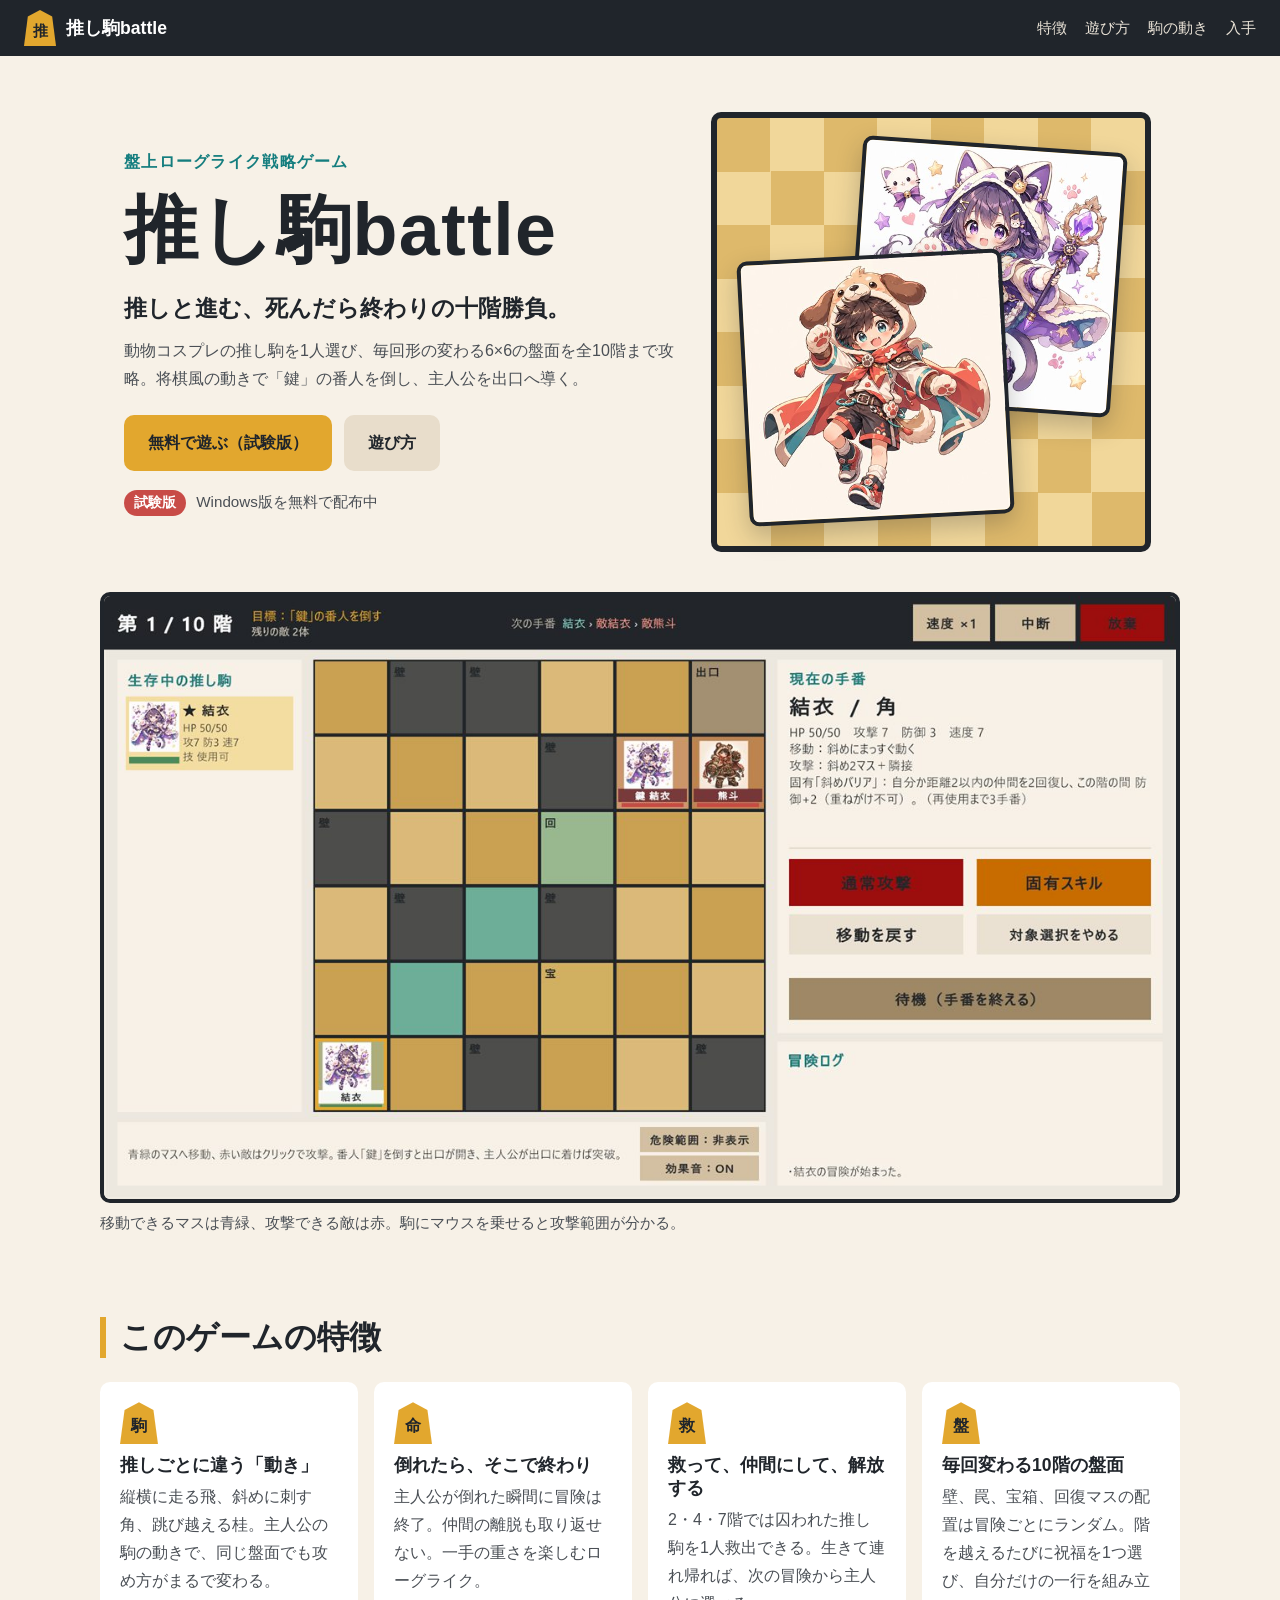
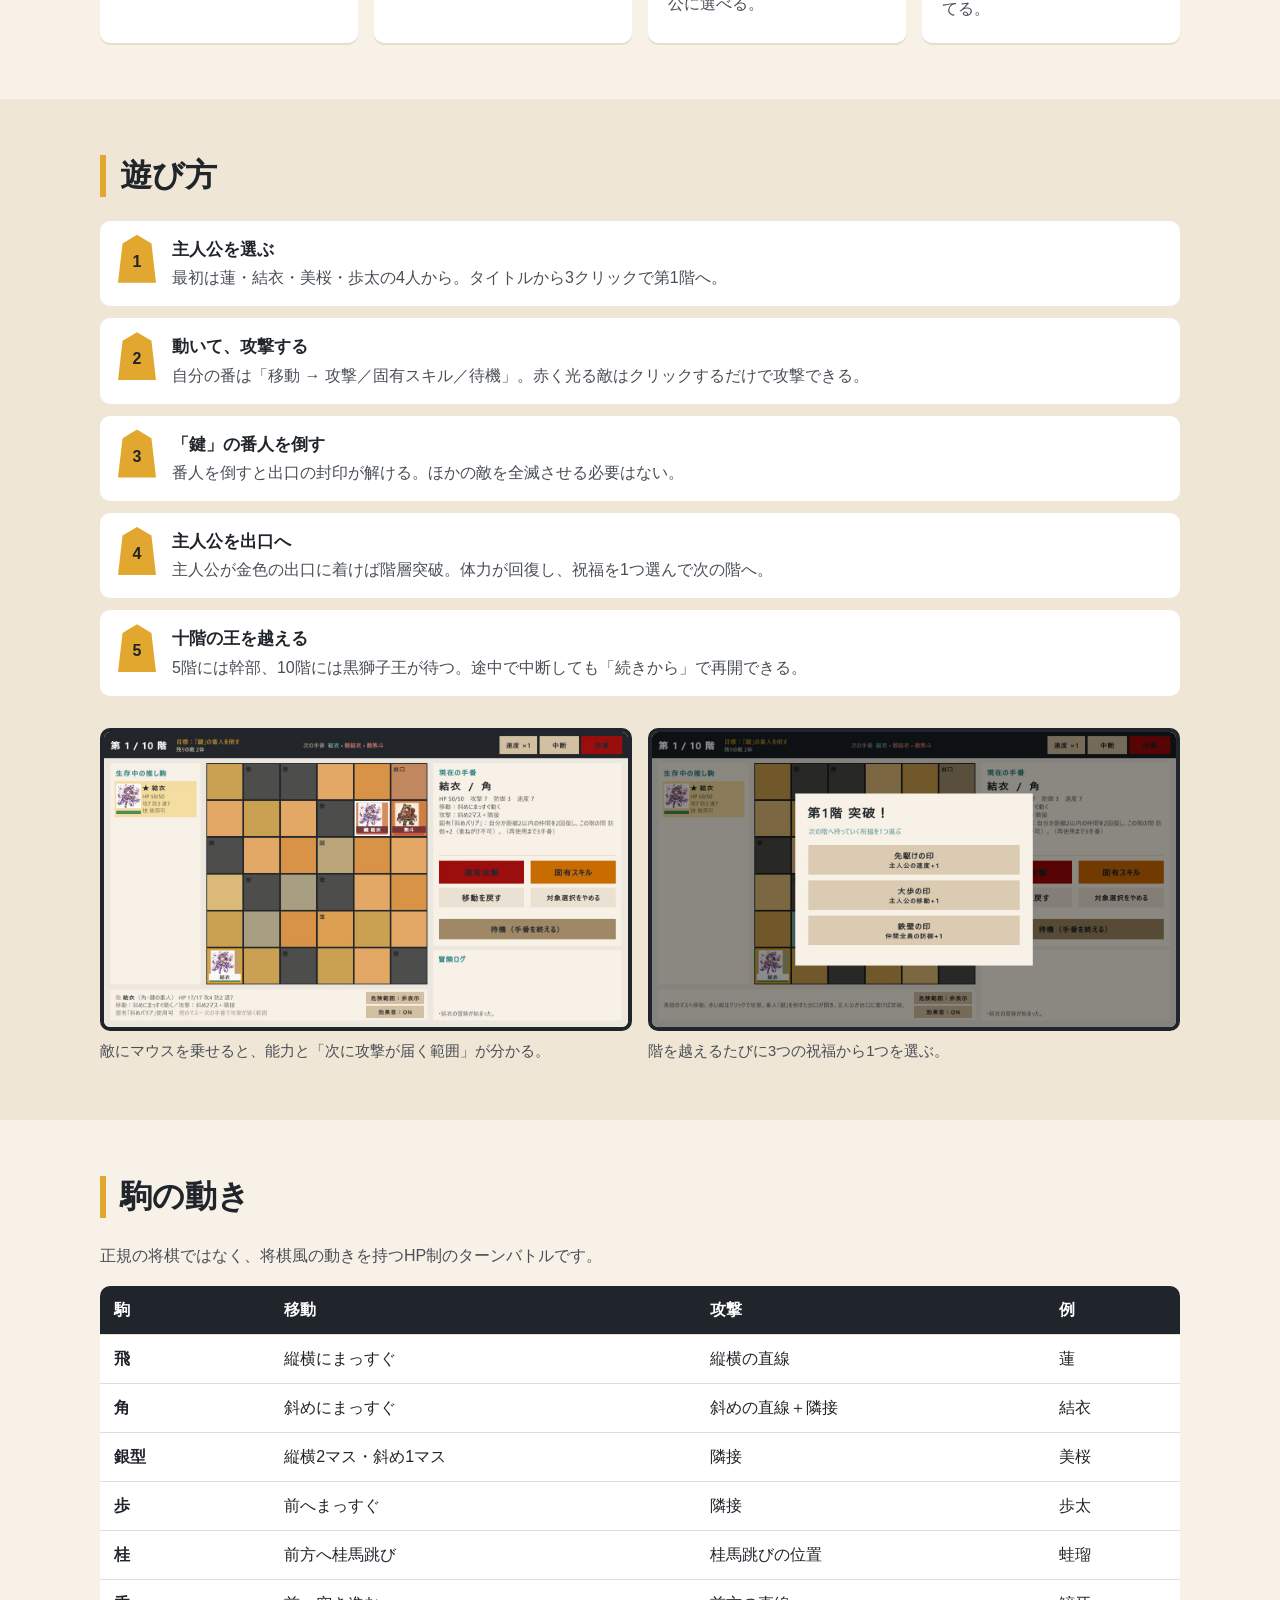
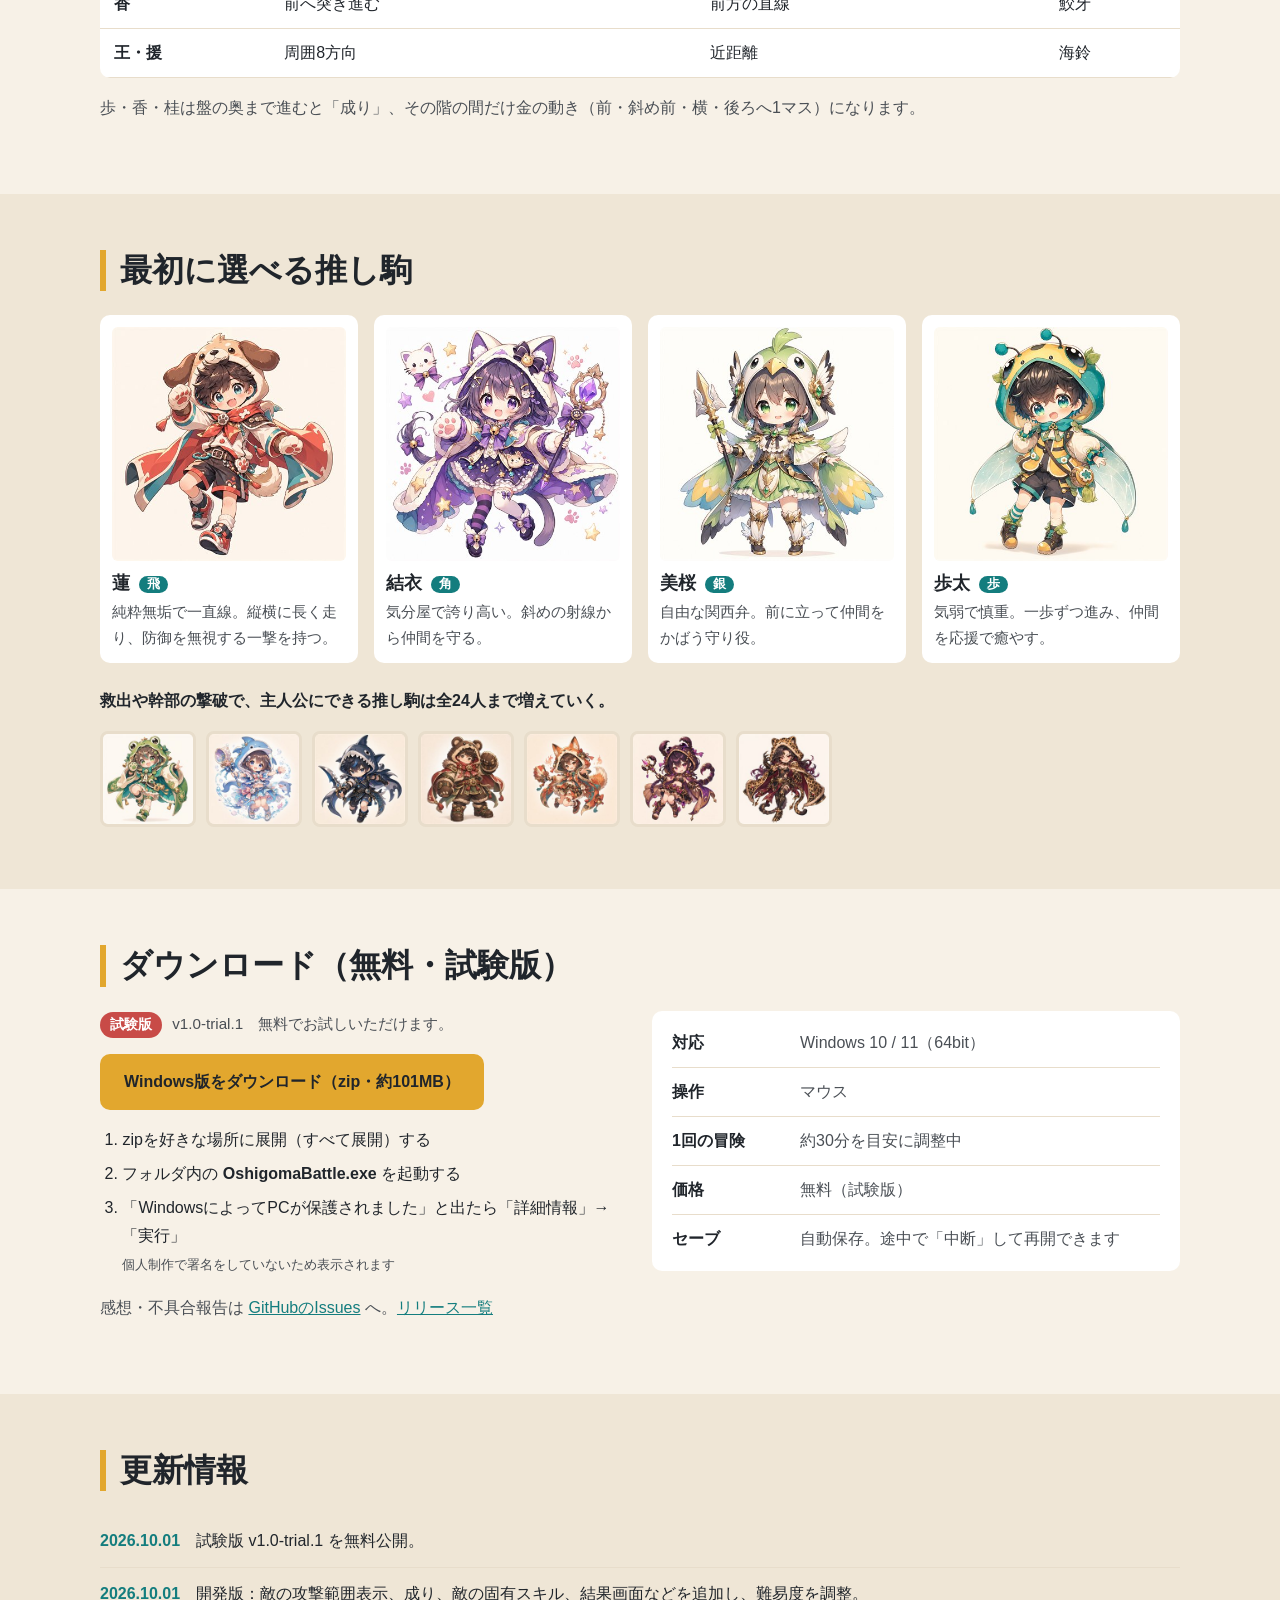
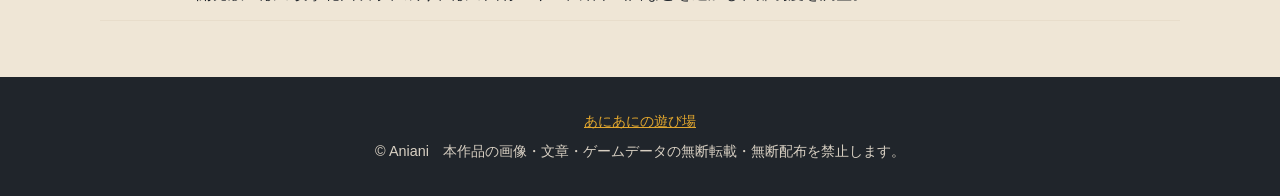
==== commit 56e2d505: "試験版の無料配布に合わせて紹介ページを更新 価格を無料（試験版）にし、GitHub Releases の v1.0-trial.1 へのダウンロードボタンと 起動手順（展開・SmartScreen の" ====
--- a/index.html
+++ b/index.html
@@ -4,10 +4,10 @@
     <meta charset="UTF-8" />
     <meta name="viewport" content="width=device-width, initial-scale=1.0" />
     <title>推し駒battle｜推しと進む、死んだら終わりの十階勝負</title>
-    <meta name="description" content="推し駒battleは、動物コスプレの推し駒1人を主人公に、ランダム生成の全10階を攻略する盤上ローグライク戦略ゲーム。将棋風の動きで番人を倒し、仲間を救い、十階の黒獅子王を目指す。Windows向けに開発中。" />
+    <meta name="description" content="推し駒battleは、動物コスプレの推し駒1人を主人公に、ランダム生成の全10階を攻略する盤上ローグライク戦略ゲーム。将棋風の動きで番人を倒し、仲間を救い、十階の黒獅子王を目指す。Windows向け試験版を無料配布中。" />
     <meta property="og:type" content="website" />
     <meta property="og:title" content="推し駒battle｜盤上ローグライク戦略ゲーム" />
-    <meta property="og:description" content="推しと進む、死んだら終わりの十階勝負。将棋風の動きで戦う盤上ローグライク。Windows向けに開発中。" />
+    <meta property="og:description" content="推しと進む、死んだら終わりの十階勝負。将棋風の動きで戦う盤上ローグライク。Windows向け試験版を無料配布中。" />
     <link rel="canonical" href="https://donadonaa24-cyber.github.io/oshikoma/" />
     <meta property="og:url" content="https://donadonaa24-cyber.github.io/oshikoma/" />
     <meta property="og:image" content="https://donadonaa24-cyber.github.io/oshikoma/assets/screen-board.jpg" />
@@ -37,10 +37,10 @@
           <p class="lead">推しと進む、死んだら終わりの十階勝負。</p>
           <p class="sub">動物コスプレの推し駒を1人選び、毎回形の変わる6×6の盤面を全10階まで攻略。将棋風の動きで「鍵」の番人を倒し、主人公を出口へ導く。</p>
           <div class="hero-actions">
-            <a class="button primary" href="#download">入手方法を見る</a>
+            <a class="button primary" href="#download">無料で遊ぶ（試験版）</a>
             <a class="button" href="#howto">遊び方</a>
           </div>
-          <p class="status"><span class="badge">開発中</span> Windows版を準備しています</p>
+          <p class="status"><span class="badge">試験版</span> Windows版を無料で配布中</p>
         </div>
         <div class="hero-art" aria-hidden="true">
           <img class="art-back" src="assets/yui.jpg" alt="" width="420" height="420" />
@@ -145,18 +145,24 @@
       </section>
 
       <section id="download" class="section" aria-labelledby="download-title">
-        <h2 id="download-title">入手・動作環境</h2>
+        <h2 id="download-title">ダウンロード（無料・試験版）</h2>
         <div class="download">
           <div>
-            <p class="status"><span class="badge">開発中</span> 配布方法と公開日は決まりしだいお知らせします。</p>
-            <!-- 配布先が決まったら href を差し替え、aria-disabled と disabled クラスを外す。 -->
-            <a class="button primary disabled" href="#download" aria-disabled="true">Windows版ダウンロード（準備中）</a>
+            <p class="status"><span class="badge">試験版</span> v1.0-trial.1　無料でお試しいただけます。</p>
+            <a class="button primary" href="https://github.com/donadonaa24-cyber/oshikoma/releases/download/v1.0-trial.1/OshigomaBattle-trial1-win64.zip">Windows版をダウンロード（zip・約101MB）</a>
+            <ol class="install">
+              <li>zipを好きな場所に展開（すべて展開）する</li>
+              <li>フォルダ内の <b>OshigomaBattle.exe</b> を起動する</li>
+              <li>「WindowsによってPCが保護されました」と出たら「詳細情報」→「実行」<br /><small>個人制作で署名をしていないため表示されます</small></li>
+            </ol>
+            <p class="note">感想・不具合報告は <a href="https://github.com/donadonaa24-cyber/oshikoma/issues" rel="noopener">GitHubのIssues</a> へ。<a href="https://github.com/donadonaa24-cyber/oshikoma/releases" rel="noopener">リリース一覧</a></p>
           </div>
           <dl class="spec">
-            <div><dt>対応</dt><dd>Windows 64bit（動作確認中）</dd></div>
+            <div><dt>対応</dt><dd>Windows 10 / 11（64bit）</dd></div>
             <div><dt>操作</dt><dd>マウス</dd></div>
             <div><dt>1回の冒険</dt><dd>約30分を目安に調整中</dd></div>
-            <div><dt>価格</dt><dd>未定</dd></div>
+            <div><dt>価格</dt><dd>無料（試験版）</dd></div>
+            <div><dt>セーブ</dt><dd>自動保存。途中で「中断」して再開できます</dd></div>
           </dl>
         </div>
       </section>
@@ -164,6 +170,7 @@
       <section class="section alt" aria-labelledby="news-title">
         <h2 id="news-title">更新情報</h2>
         <ul class="news">
+          <li><time datetime="2026-10-01">2026.10.01</time>試験版 v1.0-trial.1 を無料公開。</li>
           <li><time datetime="2026-10-01">2026.10.01</time>開発版：敵の攻撃範囲表示、成り、敵の固有スキル、結果画面などを追加し、難易度を調整。</li>
         </ul>
       </section>
--- a/style.css
+++ b/style.css
@@ -309,3 +309,9 @@
 @media (prefers-reduced-motion: reduce) {
   html { scroll-behavior: auto; }
 }
+
+.install { margin: 16px 0 12px; padding-left: 1.4em; }
+
+.install li { margin-bottom: 6px; }
+
+.install small { color: var(--ink-soft); }
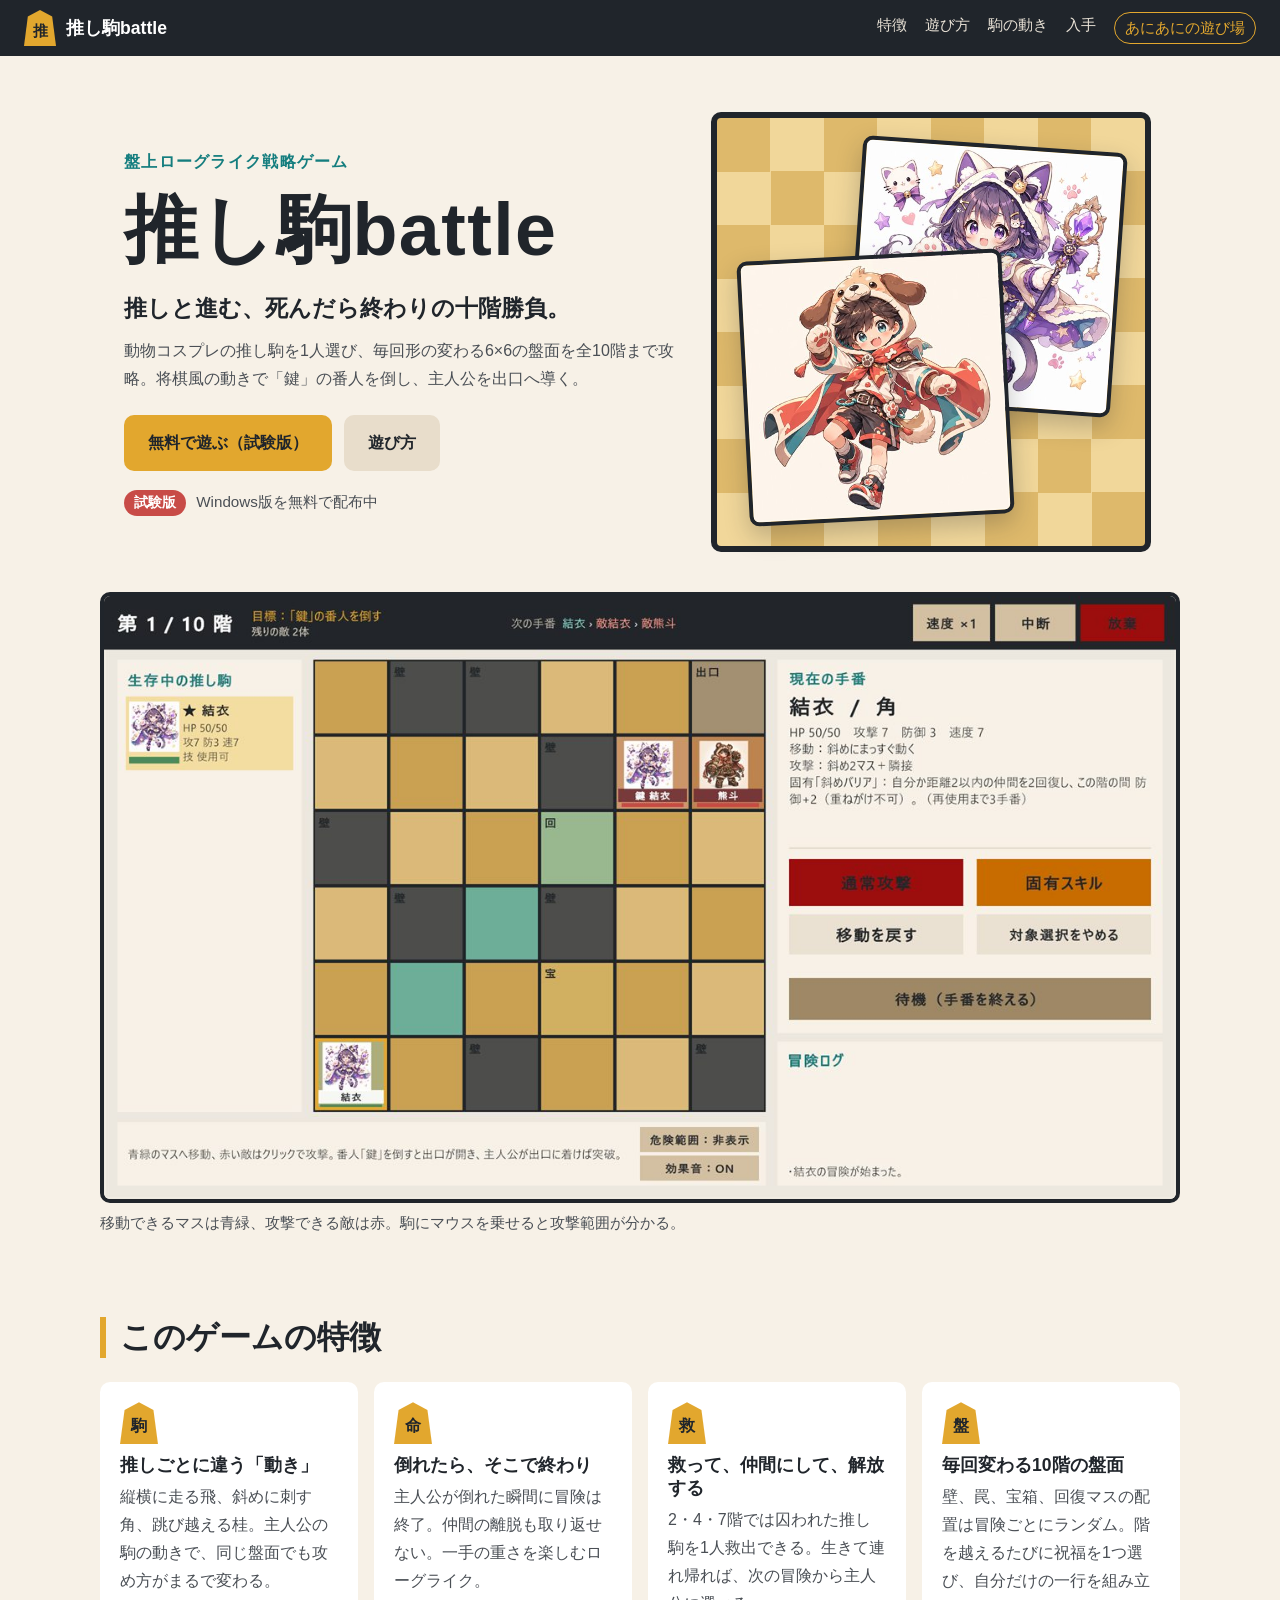
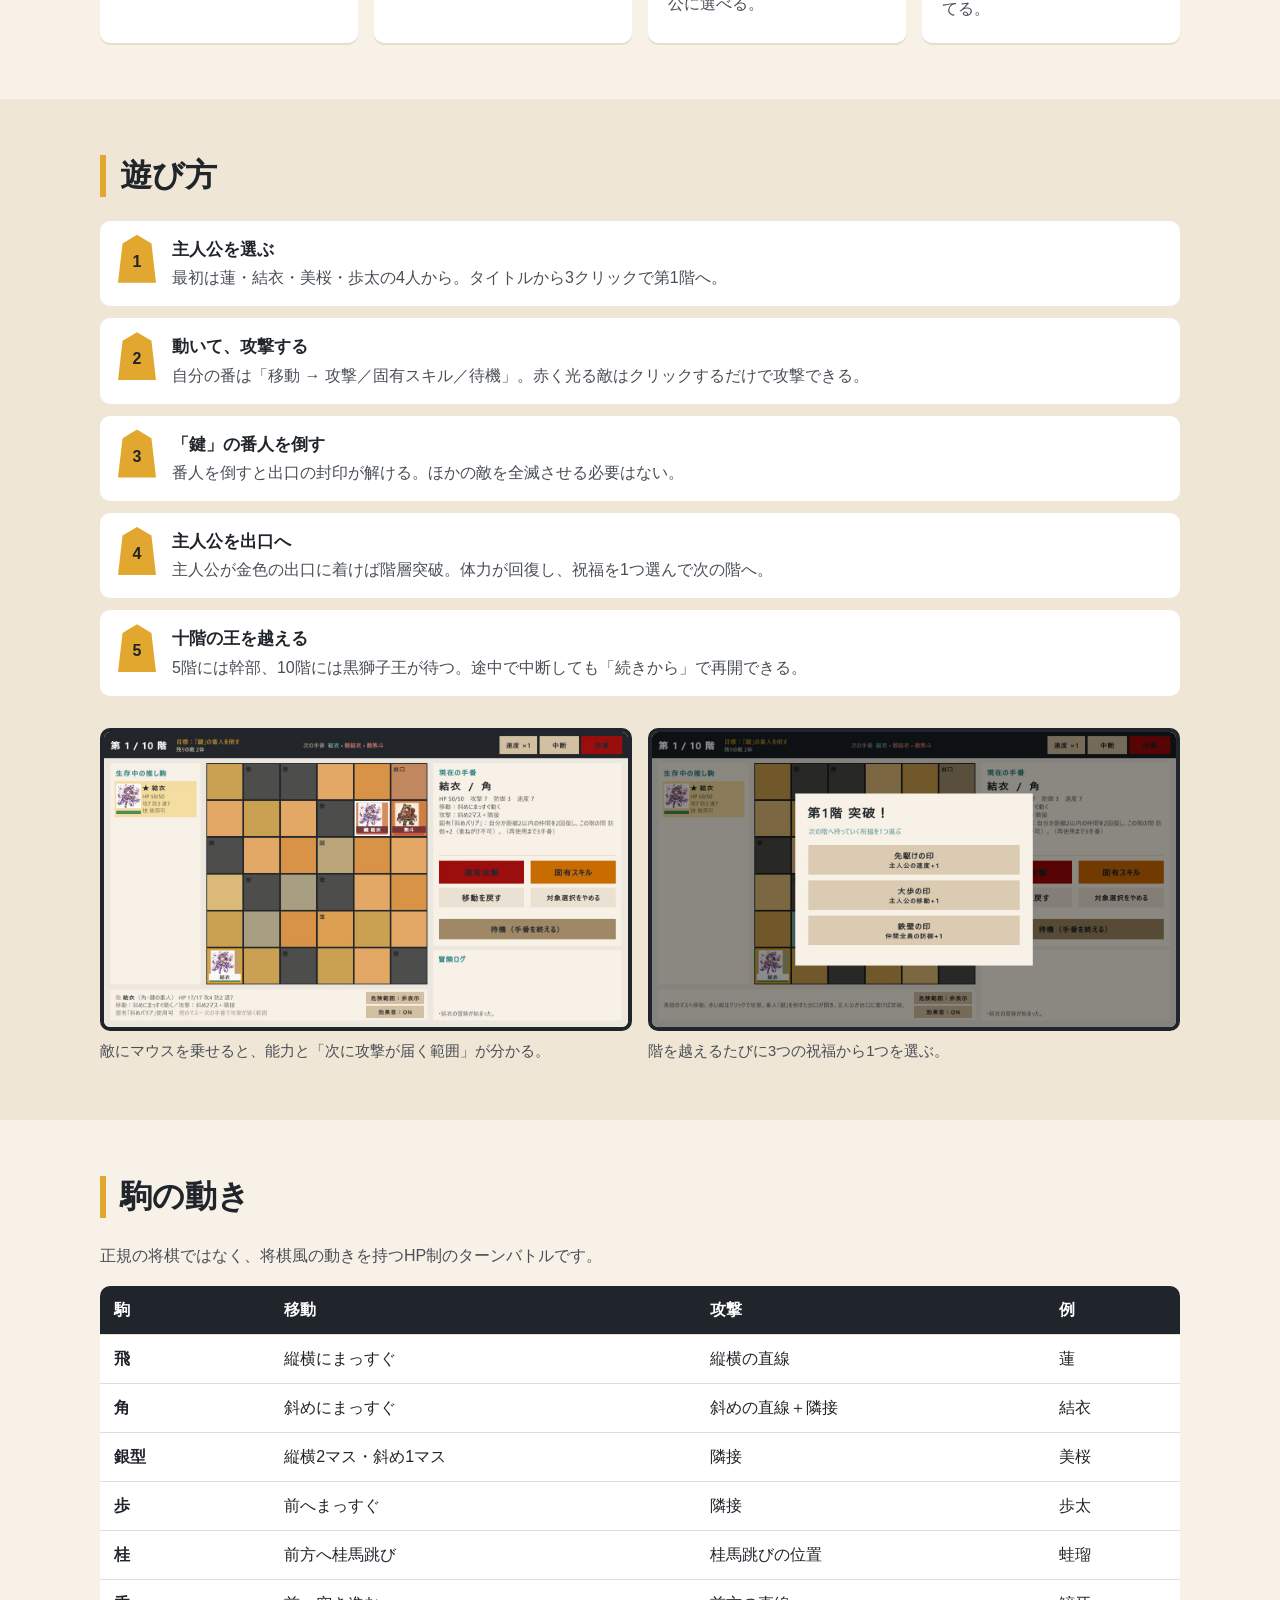
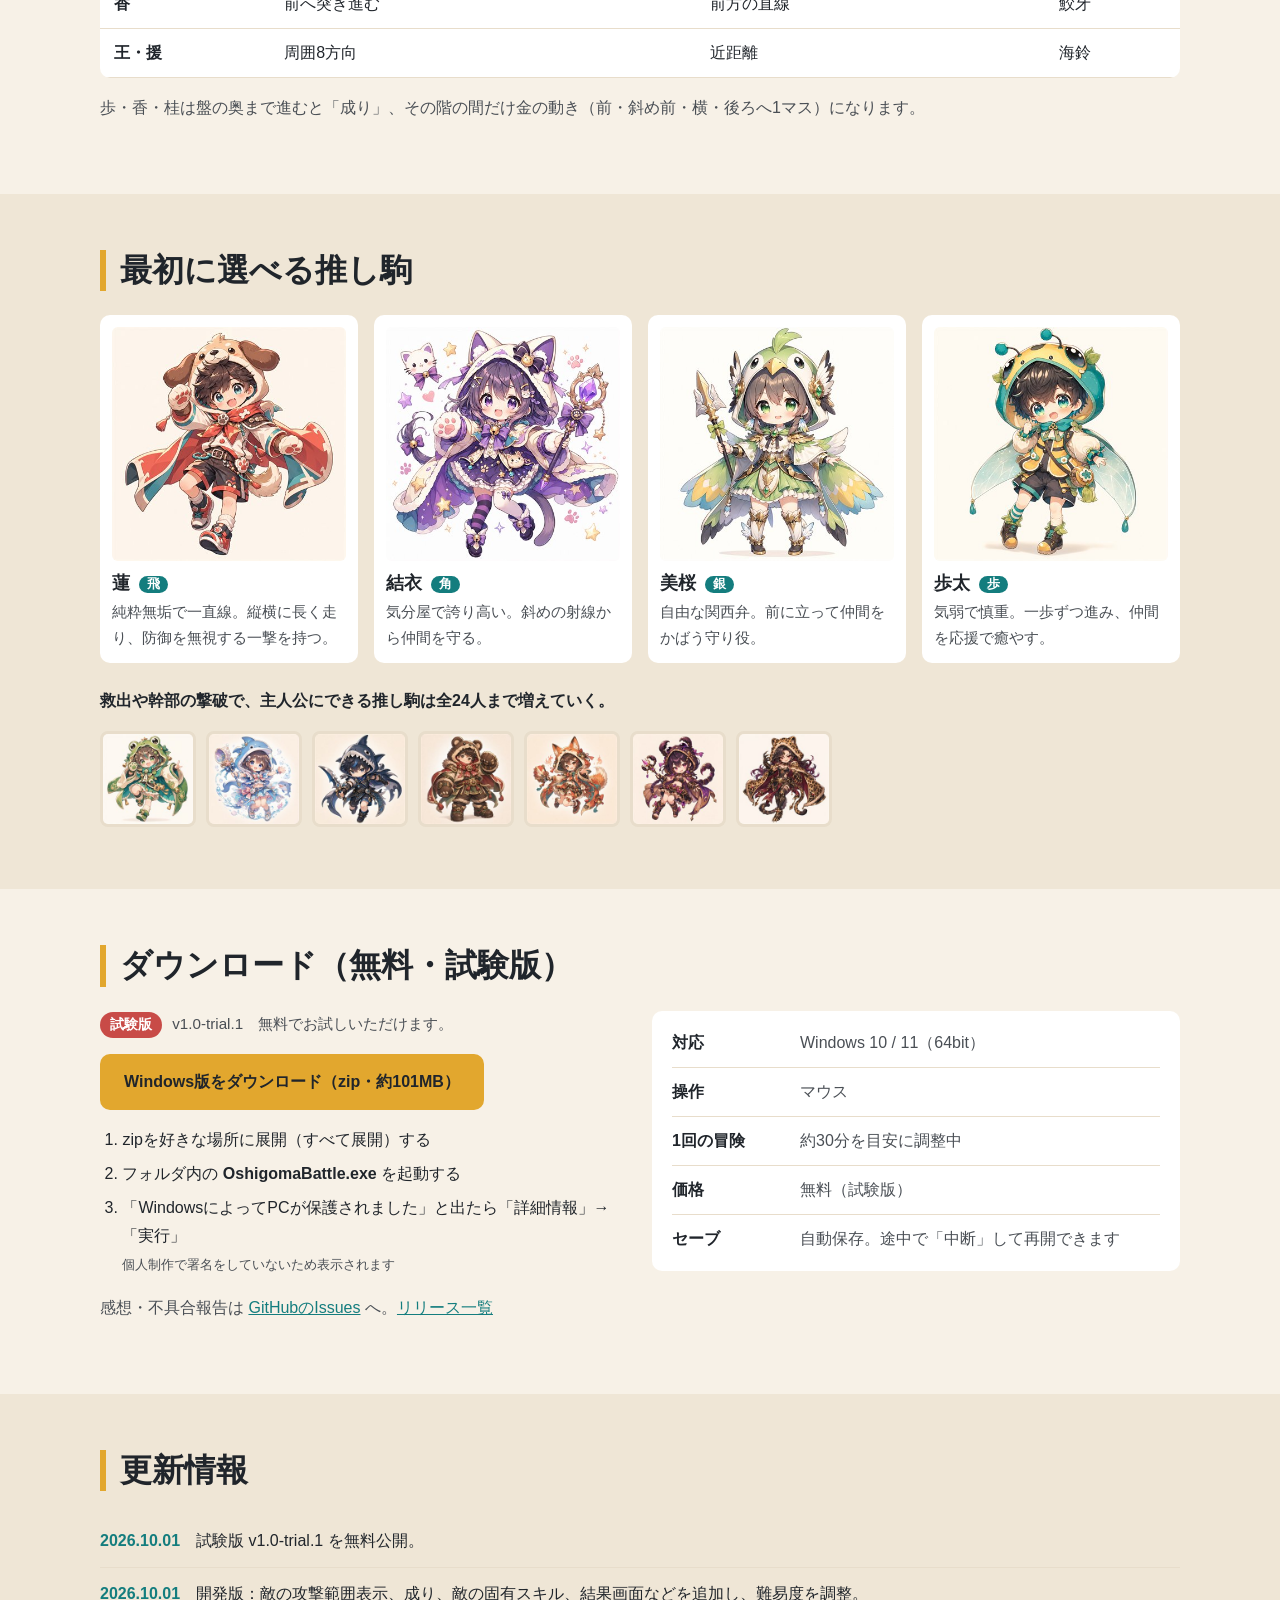
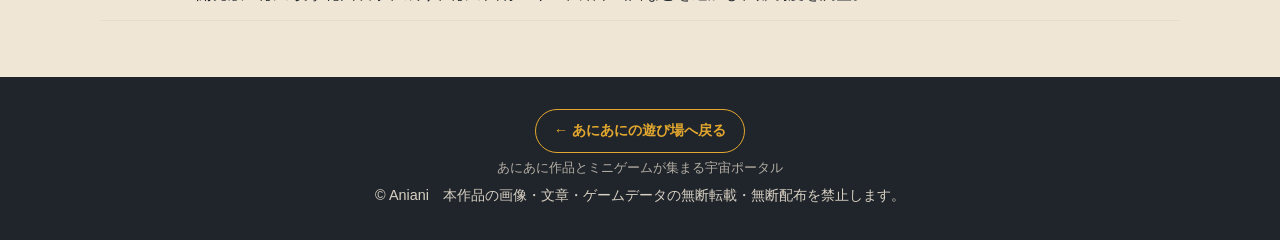
==== commit bf6d520e: "Add return links to the ANIANI portal in the header and footer Co-Authored-By: Claude Opus 5.5 <nore" ====
--- a/index.html
+++ b/index.html
@@ -26,6 +26,7 @@
         <a href="#howto">遊び方</a>
         <a href="#pieces">駒の動き</a>
         <a href="#download">入手</a>
+        <a class="nav-portal" href="https://donadonaa24-cyber.github.io/aniani-asobiba/">あにあにの遊び場</a>
       </nav>
     </header>
 
@@ -177,7 +178,8 @@
     </main>
 
     <footer class="footer">
-      <p><a href="https://donadonaa24-cyber.github.io/aniani-asobiba/" rel="noopener">あにあにの遊び場</a></p>
+      <p><a class="footer-portal" href="https://donadonaa24-cyber.github.io/aniani-asobiba/">← あにあにの遊び場へ戻る</a></p>
+      <p class="footer-portal-note">あにあに作品とミニゲームが集まる宇宙ポータル</p>
       <p>© Aniani　本作品の画像・文章・ゲームデータの無断転載・無断配布を禁止します。</p>
     </footer>
   </body>
--- a/style.css
+++ b/style.css
@@ -76,6 +76,10 @@
 
 .topbar nav a:hover, .topbar nav a:focus-visible { color: var(--gold); }
 
+/* Return link to the ANIANI portal, styled like a small badge so it stands apart from in-page anchors. */
+.topbar nav a.nav-portal { padding: 2px 10px; border: 1px solid var(--gold); border-radius: 999px; color: var(--gold); }
+.topbar nav a.nav-portal:hover, .topbar nav a.nav-portal:focus-visible { background: var(--gold); color: var(--ink); }
+
 /* ---------- Hero ---------- */
 .hero {
   display: grid;
@@ -288,6 +292,12 @@
 
 .footer a { color: var(--gold); }
 
+.footer .footer-portal { display: inline-block; padding: 8px 18px; border: 1px solid var(--gold); border-radius: 999px; font-weight: 700; text-decoration: none; }
+
+.footer .footer-portal:hover, .footer .footer-portal:focus-visible { background: var(--gold); color: var(--ink); }
+
+.footer-portal-note { font-size: 0.8rem; opacity: 0.8; }
+
 /* ---------- Responsive ---------- */
 @media (max-width: 860px) {
   .hero { grid-template-columns: 1fr; padding-top: 32px; }
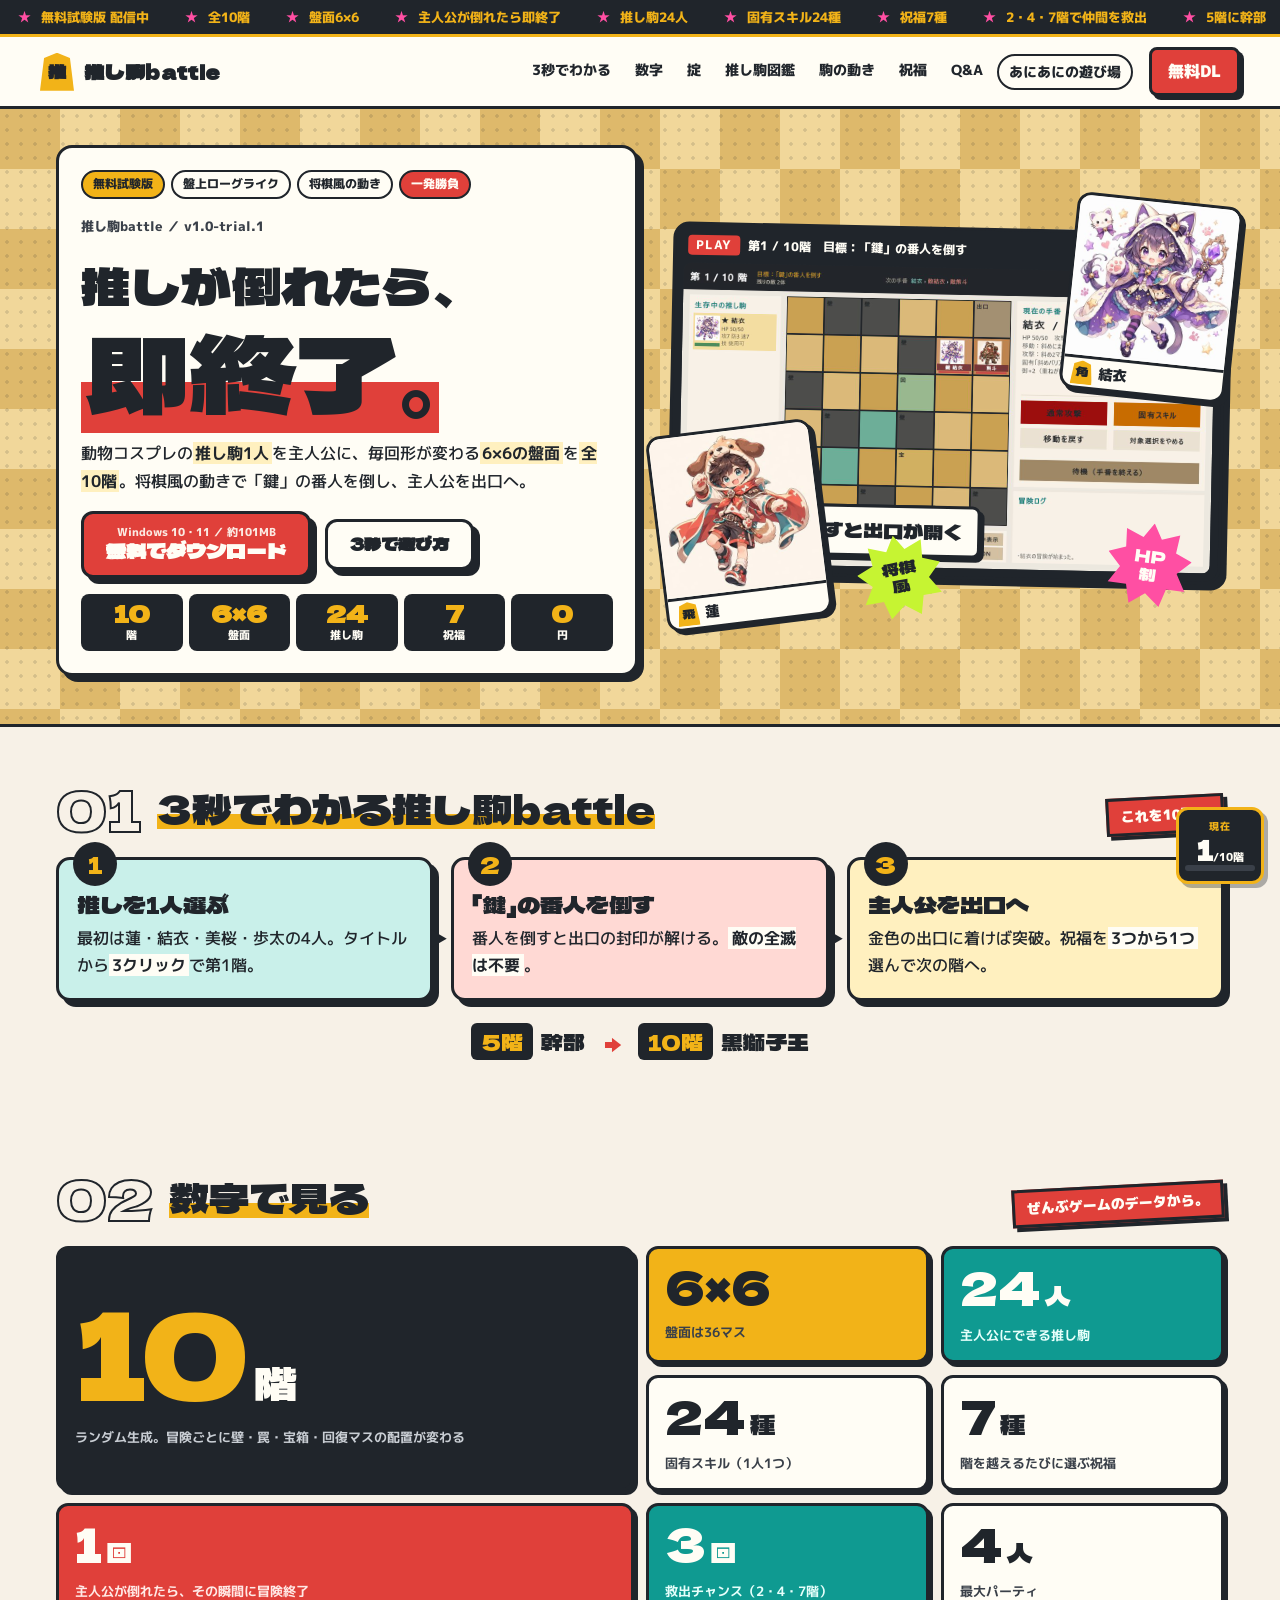
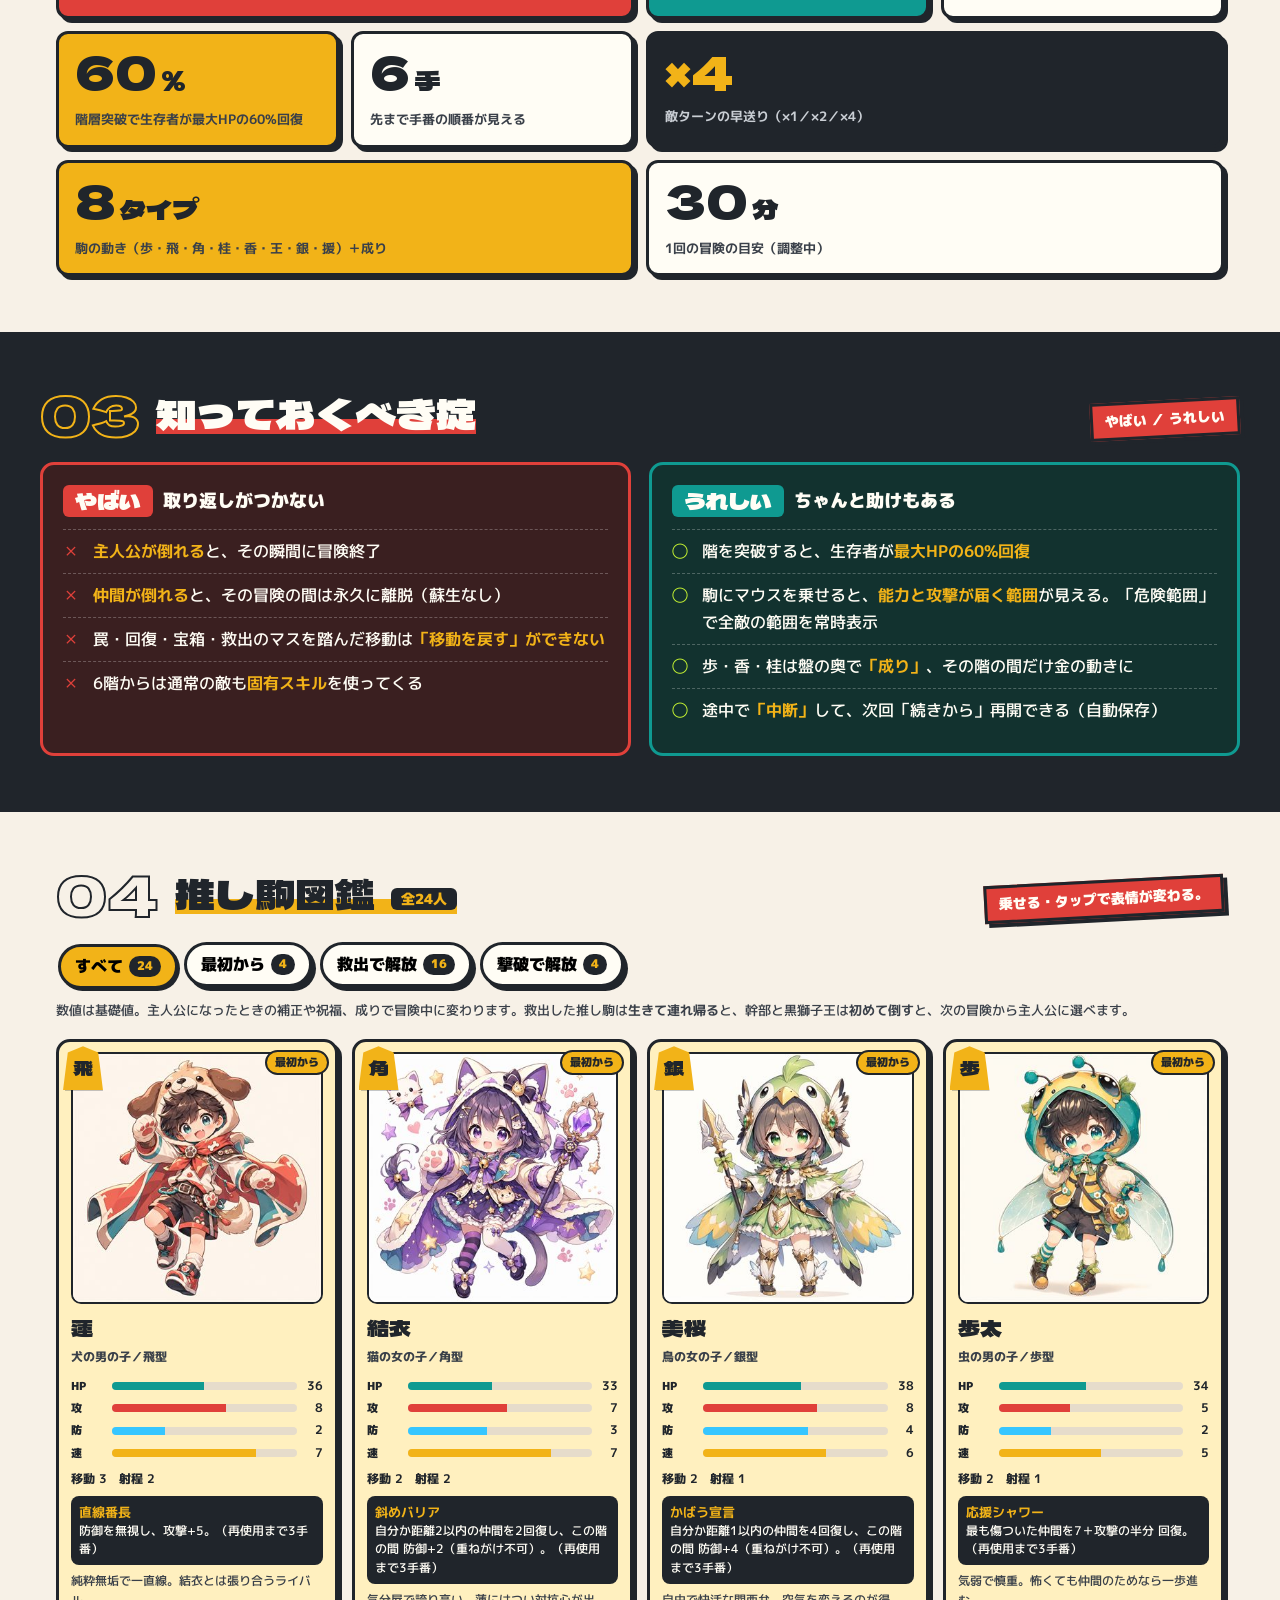
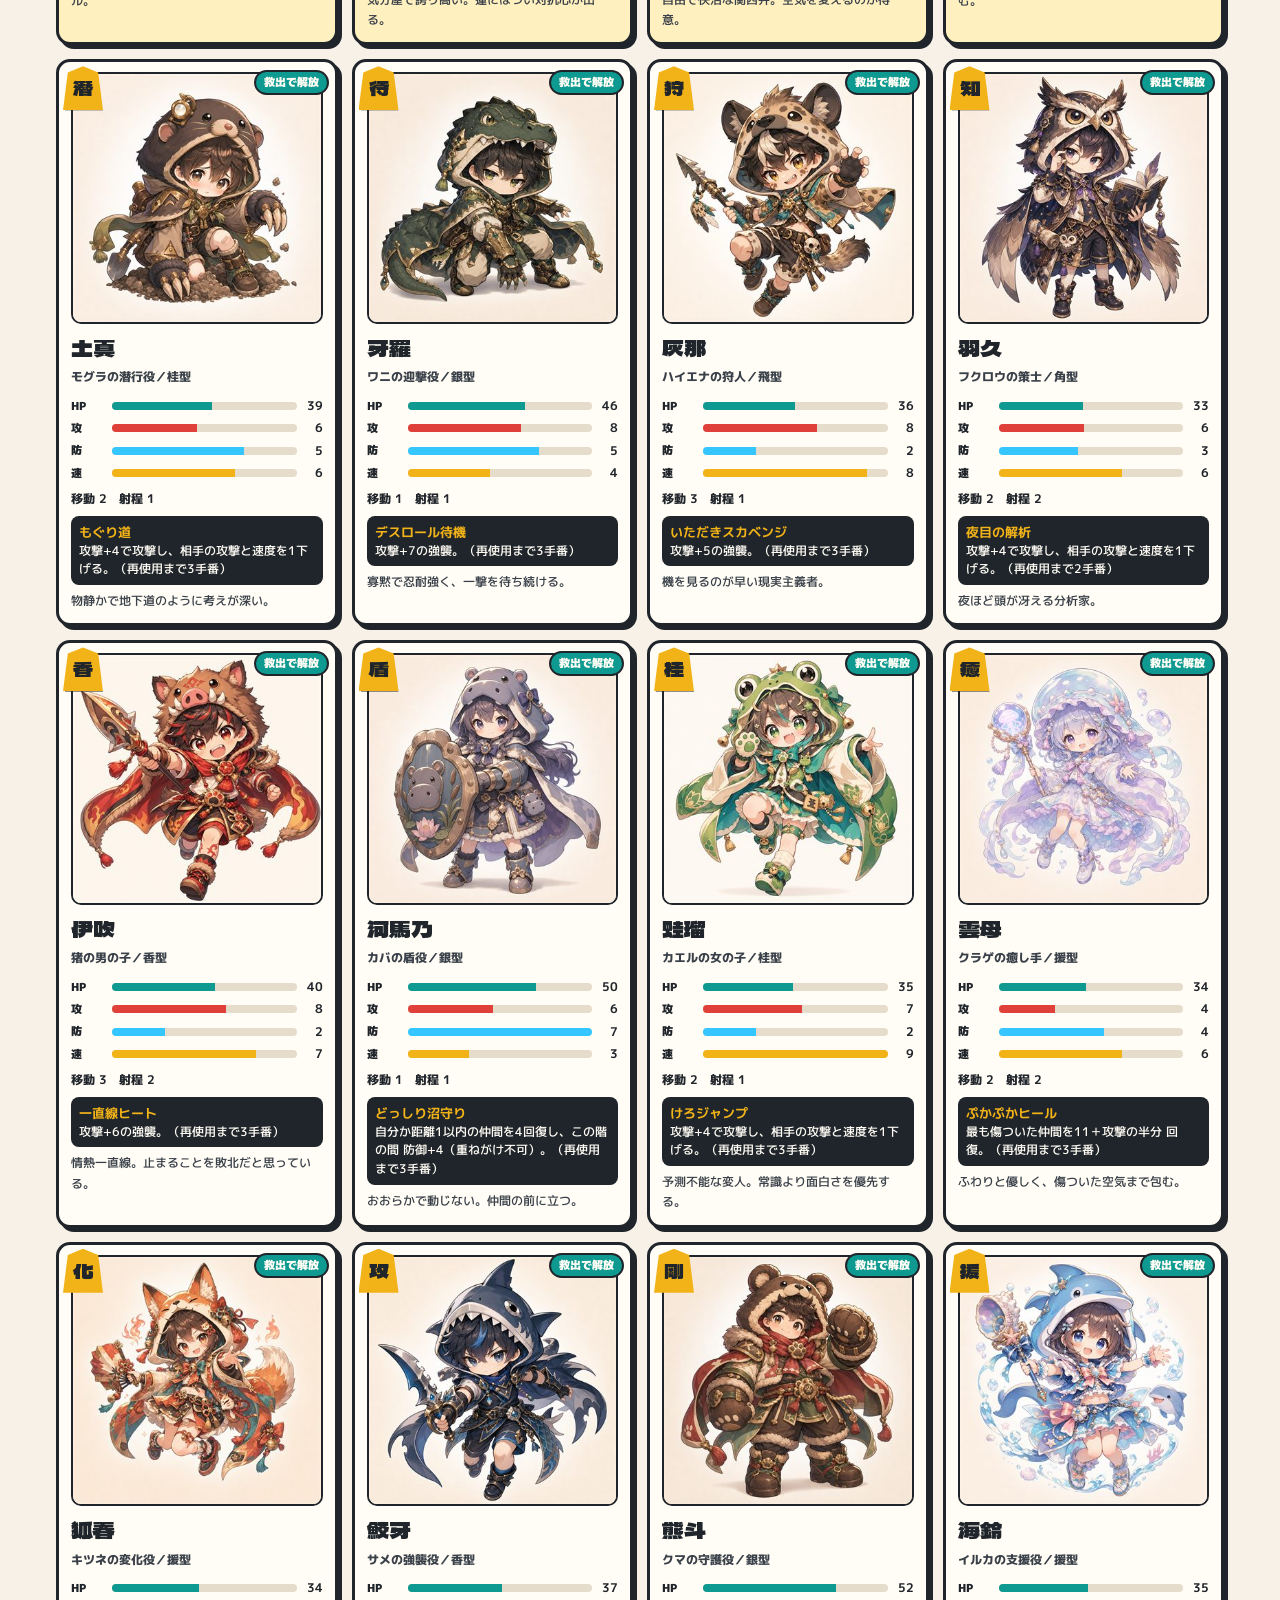
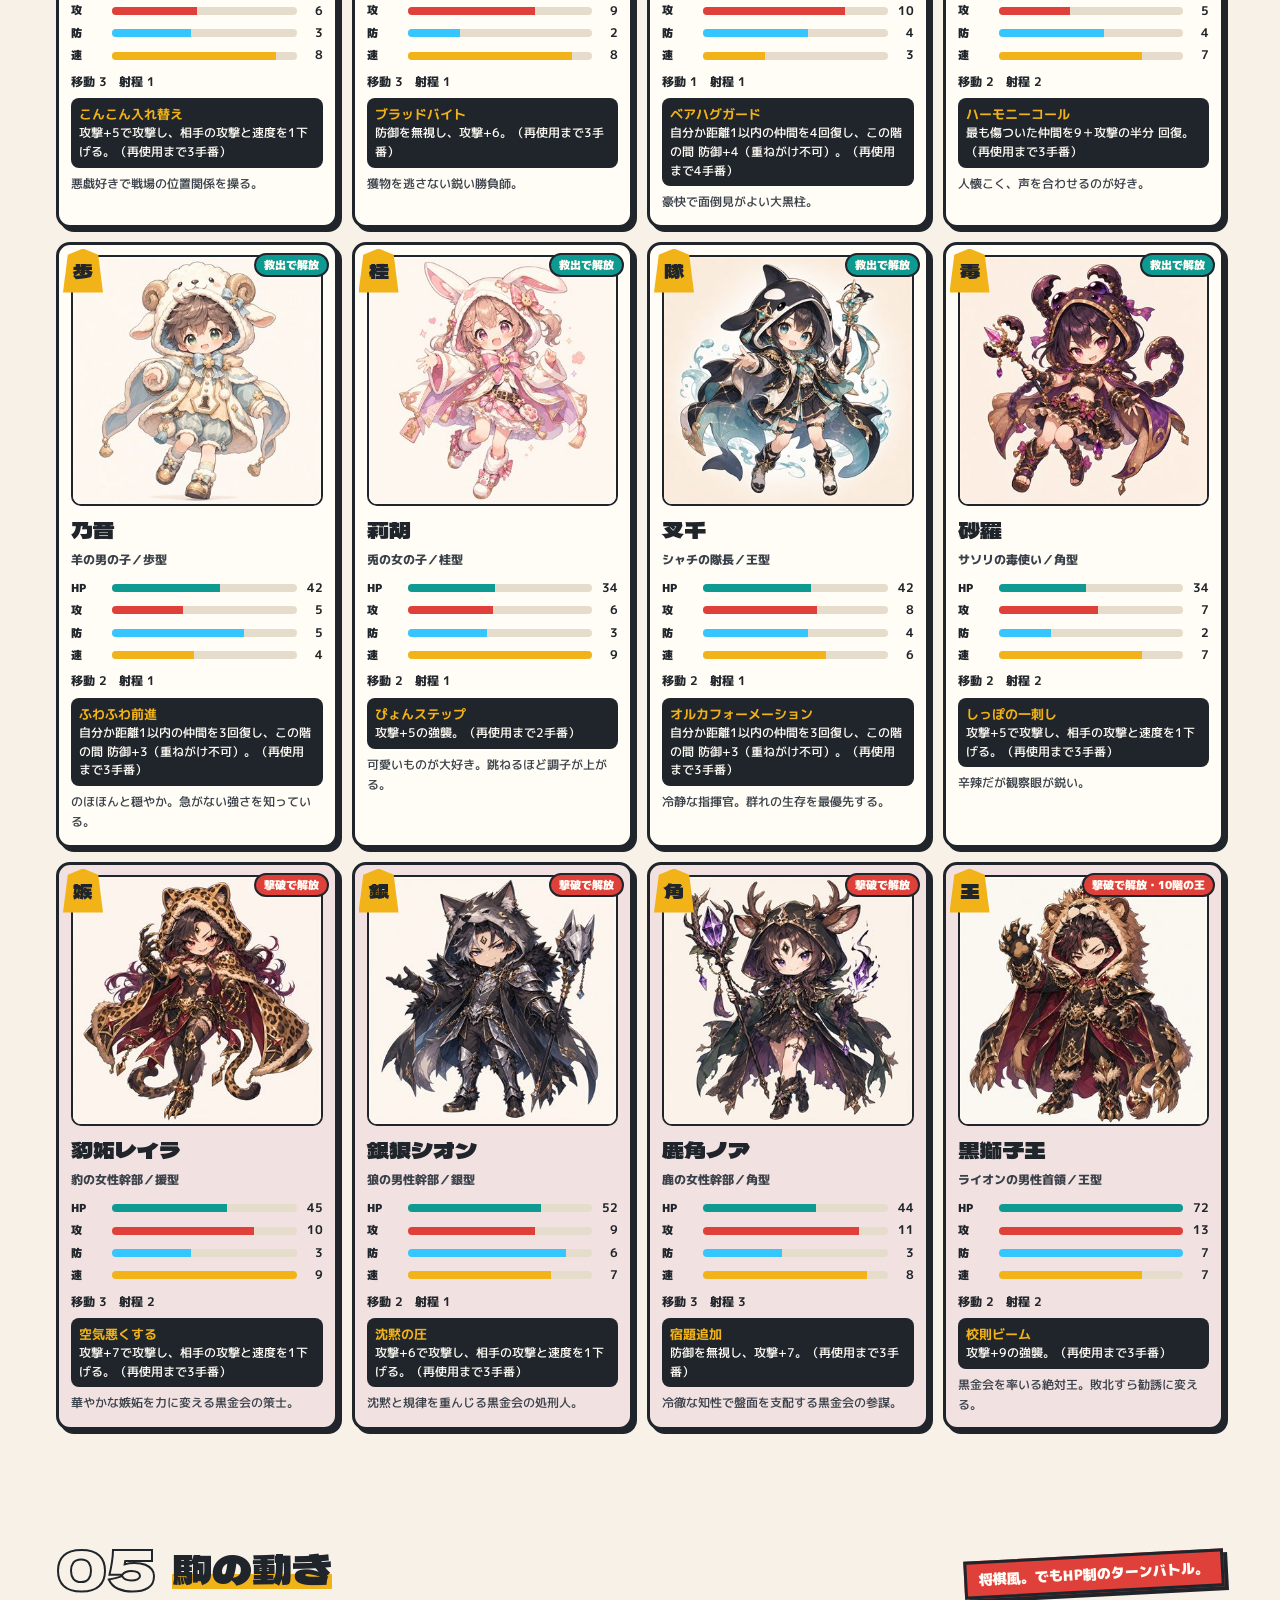
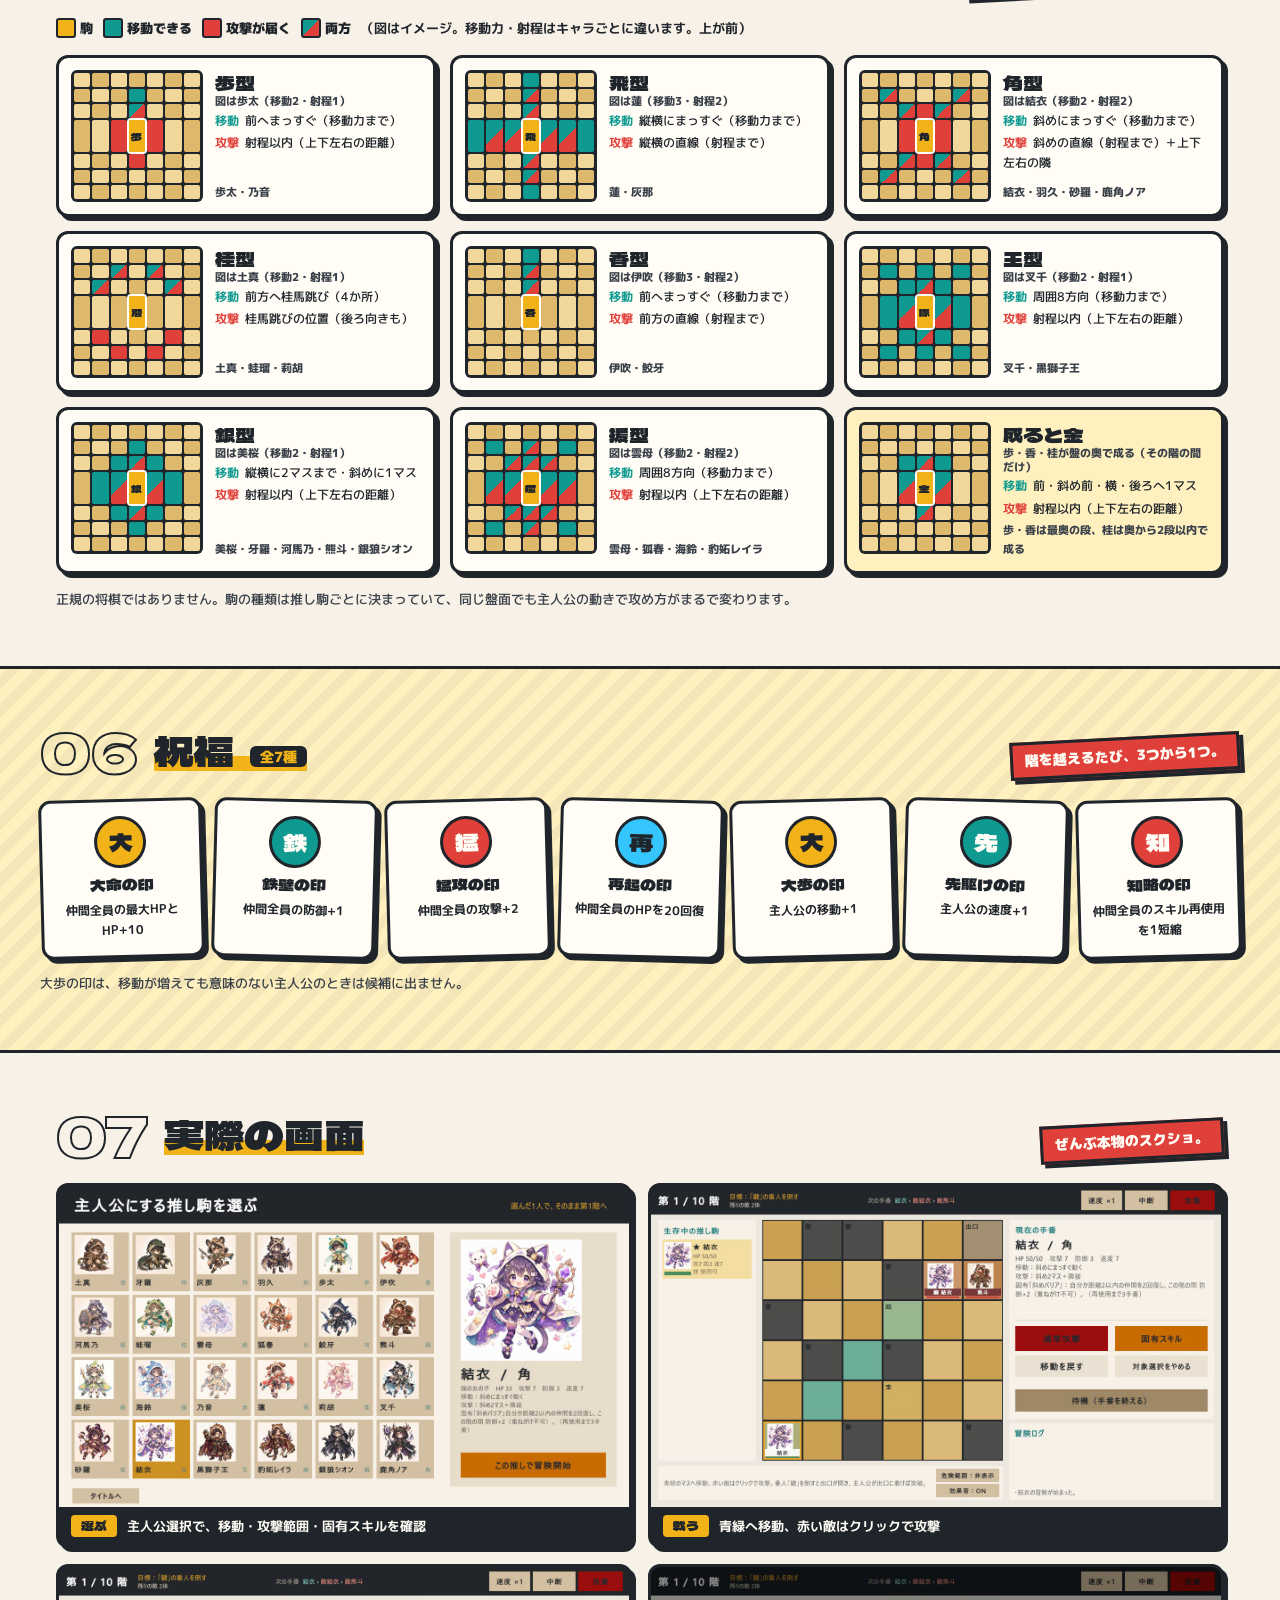
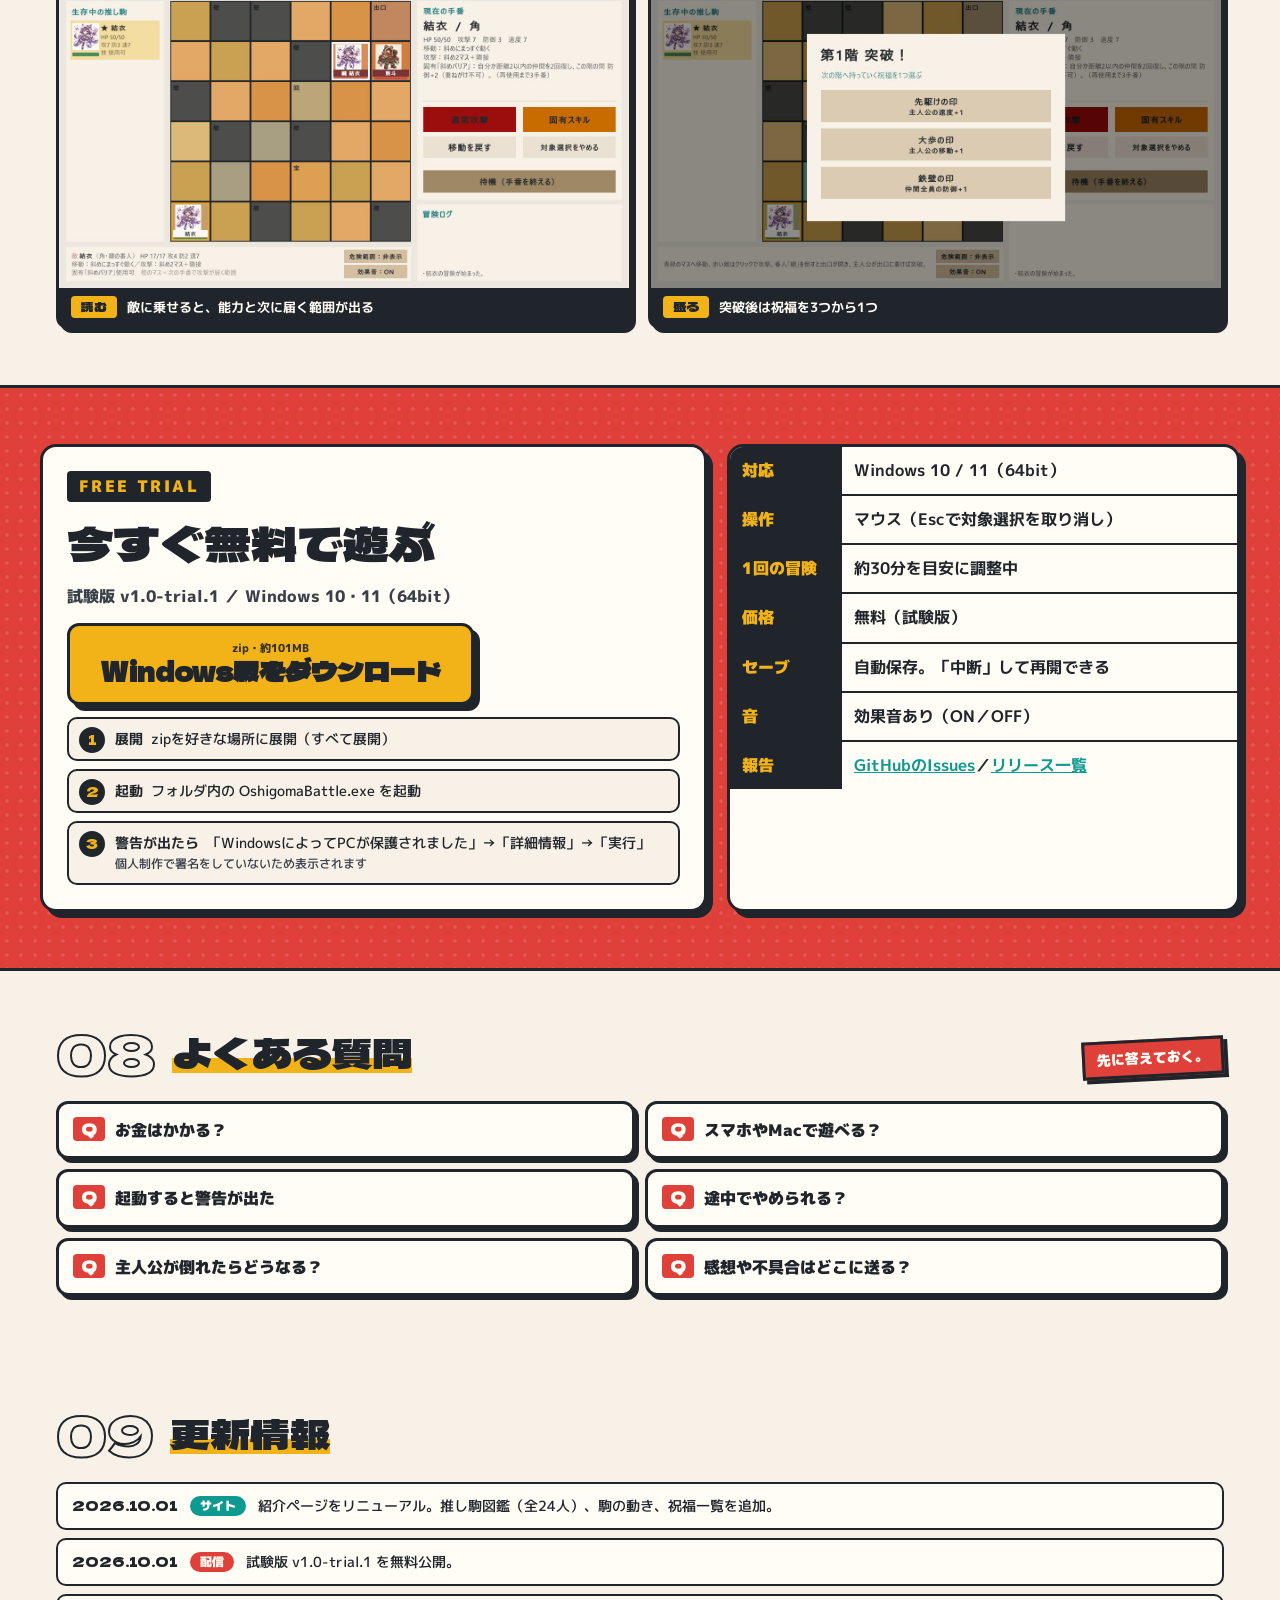
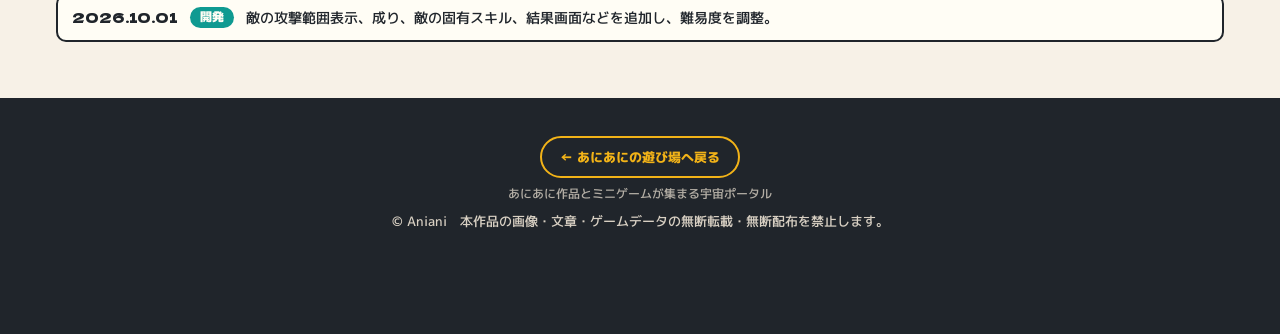
==== commit 9dfe19f5: "Rebuild the intro site: dense, busy layout with roster, move charts and blessings Hook-first hero wi" ====
--- a/index.html
+++ b/index.html
@@ -12,170 +12,642 @@
     <meta property="og:url" content="https://donadonaa24-cyber.github.io/oshikoma/" />
     <meta property="og:image" content="https://donadonaa24-cyber.github.io/oshikoma/assets/screen-board.jpg" />
     <meta name="twitter:card" content="summary_large_image" />
+    <meta name="theme-color" content="#20252b" />
     <link rel="icon" href="data:image/svg+xml,%3Csvg xmlns='http://www.w3.org/2000/svg' viewBox='0 0 64 64'%3E%3Cpath d='M32 4 54 14 58 60H6L10 14Z' fill='%23E2A72E' stroke='%2320252B' stroke-width='4'/%3E%3Ctext x='32' y='47' font-size='28' text-anchor='middle' font-family='sans-serif' font-weight='700' fill='%2320252B'%3E推%3C/text%3E%3C/svg%3E" />
-    <link rel="stylesheet" href="style.css" />
+    <link rel="preconnect" href="https://fonts.googleapis.com" />
+    <link rel="preconnect" href="https://fonts.gstatic.com" crossorigin />
+    <link href="https://fonts.googleapis.com/css2?family=Dela+Gothic+One&family=M+PLUS+1p:wght@500;700;800;900&display=swap" rel="stylesheet" />
+    <link rel="stylesheet" href="style.css?v=20261001d" />
+    <script src="script.js?v=20261001d" defer></script>
   </head>
   <body>
+    <a class="skip" href="#main">本文へスキップ</a>
+
+    <!-- 速報テロップ：ページの一番上でずっと流れる -->
+    <div class="ticker" aria-label="ひとことで言うと">
+      <div class="ticker-track">
+        <span>無料試験版 配信中</span><span>全10階</span><span>盤面6×6</span><span>主人公が倒れたら即終了</span><span>推し駒24人</span><span>固有スキル24種</span><span>祝福7種</span><span>2・4・7階で仲間を救出</span><span>5階に幹部</span><span>10階に黒獅子王</span><span>1冒険 約30分（調整中）</span><span>Windows 10・11</span>
+        <span aria-hidden="true">無料試験版 配信中</span><span aria-hidden="true">全10階</span><span aria-hidden="true">盤面6×6</span><span aria-hidden="true">主人公が倒れたら即終了</span><span aria-hidden="true">推し駒24人</span><span aria-hidden="true">固有スキル24種</span><span aria-hidden="true">祝福7種</span><span aria-hidden="true">2・4・7階で仲間を救出</span><span aria-hidden="true">5階に幹部</span><span aria-hidden="true">10階に黒獅子王</span><span aria-hidden="true">1冒険 約30分（調整中）</span><span aria-hidden="true">Windows 10・11</span>
+      </div>
+    </div>
+
     <header class="topbar">
       <a class="brand" href="#top" aria-label="推し駒battle トップ">
         <span class="brand-piece" aria-hidden="true">推</span>
-        <span>推し駒battle</span>
+        <span class="brand-name">推し駒battle</span>
       </a>
-      <nav aria-label="ページ内">
-        <a href="#features">特徴</a>
-        <a href="#howto">遊び方</a>
-        <a href="#pieces">駒の動き</a>
-        <a href="#download">入手</a>
+      <nav class="topnav" aria-label="ページ内">
+        <a href="#rush">3秒でわかる</a>
+        <a href="#numbers">数字</a>
+        <a href="#rules">掟</a>
+        <a href="#oshi">推し駒図鑑</a>
+        <a href="#moves">駒の動き</a>
+        <a href="#blessings">祝福</a>
+        <a href="#faq">Q&amp;A</a>
         <a class="nav-portal" href="https://donadonaa24-cyber.github.io/aniani-asobiba/">あにあにの遊び場</a>
       </nav>
+      <a class="topbar-cta" href="#download">無料DL</a>
     </header>
 
-    <main id="top">
-      <section class="hero" aria-labelledby="hero-title">
-        <div class="hero-copy">
-          <p class="eyebrow">盤上ローグライク戦略ゲーム</p>
-          <h1 id="hero-title">推し駒battle</h1>
-          <p class="lead">推しと進む、死んだら終わりの十階勝負。</p>
-          <p class="sub">動物コスプレの推し駒を1人選び、毎回形の変わる6×6の盤面を全10階まで攻略。将棋風の動きで「鍵」の番人を倒し、主人公を出口へ導く。</p>
-          <div class="hero-actions">
-            <a class="button primary" href="#download">無料で遊ぶ（試験版）</a>
-            <a class="button" href="#howto">遊び方</a>
+    <!-- スクロール位置をゲームの階数で表示する -->
+    <div class="floor-meter" aria-hidden="true">
+      <span class="floor-meter-label">現在</span>
+      <strong><span data-floor>1</span><small>/10階</small></strong>
+      <span class="floor-meter-bar"><span data-floor-bar></span></span>
+    </div>
+
+    <main id="main">
+      <!-- ① 結論から -->
+      <section class="hero" id="top">
+        <div class="hero-board" aria-hidden="true"></div>
+        <div class="hero-inner">
+          <div class="hero-copy">
+            <ul class="chips">
+              <li class="chip chip-gold">無料試験版</li>
+              <li class="chip">盤上ローグライク</li>
+              <li class="chip">将棋風の動き</li>
+              <li class="chip chip-red">一発勝負</li>
+            </ul>
+            <p class="hero-kicker">推し駒battle ／ v1.0-trial.1</p>
+            <h1 class="hero-title">
+              <span class="ht-line">推しが倒れたら、</span>
+              <span class="ht-line ht-big"><mark>即終了。</mark></span>
+            </h1>
+            <p class="hero-lead">動物コスプレの<b>推し駒1人</b>を主人公に、毎回形が変わる<b>6×6の盤面</b>を<b>全10階</b>。将棋風の動きで「鍵」の番人を倒し、主人公を出口へ。</p>
+            <div class="hero-cta">
+              <a class="btn btn-main" href="#download"><span class="btn-sub">Windows 10・11 ／ 約101MB</span>無料でダウンロード</a>
+              <a class="btn btn-ghost" href="#rush">3秒で遊び方</a>
+            </div>
+            <ul class="stat-row" aria-label="基本データ">
+              <li><b>10</b><span>階</span></li>
+              <li><b>6×6</b><span>盤面</span></li>
+              <li><b>24</b><span>推し駒</span></li>
+              <li><b>7</b><span>祝福</span></li>
+              <li><b>0</b><span>円</span></li>
+            </ul>
           </div>
-          <p class="status"><span class="badge">試験版</span> Windows版を無料で配布中</p>
+
+          <div class="hero-visual">
+            <div class="tv">
+              <div class="tv-top">
+                <span class="tv-live">PLAY</span>
+                <span class="tv-floor">第1 / 10階　目標：「鍵」の番人を倒す</span>
+              </div>
+              <div class="tv-screen">
+                <img src="assets/screen-board.jpg" alt="盤面の画面。青緑のマスが移動先、右側に行動ボタンと冒険ログ" width="1280" height="720" />
+                <p class="telop" data-telop aria-live="off">
+                  <span class="telop-item is-on"><b class="t-teal">青緑</b>のマスへ移動</span>
+                  <span class="telop-item"><b class="t-red">赤い敵</b>はクリックで攻撃</span>
+                  <span class="telop-item">番人<b class="t-gold">「鍵」</b>を倒すと出口が開く</span>
+                  <span class="telop-item">主人公が<b class="t-gold">出口</b>に着けば突破</span>
+                </p>
+              </div>
+            </div>
+            <figure class="sticker sticker-ren"><img src="assets/chars/ren.jpg" alt="" width="360" height="360" /><figcaption><b>飛</b>蓮</figcaption></figure>
+            <figure class="sticker sticker-yui"><img src="assets/chars/yui.jpg" alt="" width="360" height="360" /><figcaption><b>角</b>結衣</figcaption></figure>
+            <p class="burst burst-a">将棋<br />風</p>
+            <p class="burst burst-b">HP<br />制</p>
+          </div>
         </div>
-        <div class="hero-art" aria-hidden="true">
-          <img class="art-back" src="assets/yui.jpg" alt="" width="420" height="420" />
-          <img class="art-front" src="assets/ren.jpg" alt="" width="420" height="420" />
+      </section>
+
+      <!-- ② 3秒でわかる -->
+      <section class="sec sec-rush" id="rush">
+        <header class="sec-head">
+          <p class="sec-no">01</p>
+          <h2>3秒でわかる推し駒battle</h2>
+          <p class="sec-tag">これを10回。</p>
+        </header>
+        <ol class="rush">
+          <li class="rush-step">
+            <span class="rush-num">1</span>
+            <h3>推しを1人選ぶ</h3>
+            <p>最初は蓮・結衣・美桜・歩太の4人。タイトルから<b>3クリック</b>で第1階。</p>
+          </li>
+          <li class="rush-step">
+            <span class="rush-num">2</span>
+            <h3>「鍵」の番人を倒す</h3>
+            <p>番人を倒すと出口の封印が解ける。<b>敵の全滅は不要</b>。</p>
+          </li>
+          <li class="rush-step">
+            <span class="rush-num">3</span>
+            <h3>主人公を出口へ</h3>
+            <p>金色の出口に着けば突破。祝福を<b>3つから1つ</b>選んで次の階へ。</p>
+          </li>
+        </ol>
+        <p class="rush-goal"><span>5階</span>幹部<span class="rush-arrow" aria-hidden="true">→</span><span>10階</span>黒獅子王</p>
+      </section>
+
+      <!-- ③ 数字で見る -->
+      <section class="sec sec-numbers" id="numbers">
+        <header class="sec-head">
+          <p class="sec-no">02</p>
+          <h2>数字で見る</h2>
+          <p class="sec-tag">ぜんぶゲームのデータから。</p>
+        </header>
+        <ul class="bento">
+          <li class="tile tile-xl tile-ink"><b data-count="10">10</b><span>階</span><small>ランダム生成。冒険ごとに壁・罠・宝箱・回復マスの配置が変わる</small></li>
+          <li class="tile tile-gold"><b>6×6</b><small>盤面は36マス</small></li>
+          <li class="tile tile-teal"><b data-count="24">24</b><span>人</span><small>主人公にできる推し駒</small></li>
+          <li class="tile"><b data-count="24">24</b><span>種</span><small>固有スキル（1人1つ）</small></li>
+          <li class="tile tile-red tile-wide"><b data-count="1">1</b><span>回</span><small>主人公が倒れたら、その瞬間に冒険終了</small></li>
+          <li class="tile"><b data-count="7">7</b><span>種</span><small>階を越えるたびに選ぶ祝福</small></li>
+          <li class="tile tile-teal"><b data-count="3">3</b><span>回</span><small>救出チャンス（2・4・7階）</small></li>
+          <li class="tile"><b data-count="4">4</b><span>人</span><small>最大パーティ</small></li>
+          <li class="tile tile-gold"><b data-count="60">60</b><span>%</span><small>階層突破で生存者が最大HPの60%回復</small></li>
+          <li class="tile"><b data-count="6">6</b><span>手</span><small>先まで手番の順番が見える</small></li>
+          <li class="tile tile-ink tile-wide"><b>×4</b><small>敵ターンの早送り（×1／×2／×4）</small></li>
+          <li class="tile tile-gold tile-wide"><b data-count="8">8</b><span>タイプ</span><small>駒の動き（歩・飛・角・桂・香・王・銀・援）＋成り</small></li>
+          <li class="tile tile-wide"><b data-count="30">30</b><span>分</span><small>1回の冒険の目安（調整中）</small></li>
+        </ul>
+      </section>
+
+      <!-- ④ 掟 -->
+      <section class="sec sec-rules" id="rules">
+        <header class="sec-head">
+          <p class="sec-no">03</p>
+          <h2>知っておくべき掟</h2>
+          <p class="sec-tag">やばい ／ うれしい</p>
+        </header>
+        <div class="rules">
+          <div class="rules-col rules-bad">
+            <h3><span>やばい</span>取り返しがつかない</h3>
+            <ul>
+              <li><b>主人公が倒れる</b>と、その瞬間に冒険終了</li>
+              <li><b>仲間が倒れる</b>と、その冒険の間は永久に離脱（蘇生なし）</li>
+              <li>罠・回復・宝箱・救出のマスを踏んだ移動は<b>「移動を戻す」ができない</b></li>
+              <li>6階からは通常の敵も<b>固有スキル</b>を使ってくる</li>
+            </ul>
+          </div>
+          <div class="rules-col rules-good">
+            <h3><span>うれしい</span>ちゃんと助けもある</h3>
+            <ul>
+              <li>階を突破すると、生存者が<b>最大HPの60%回復</b></li>
+              <li>駒にマウスを乗せると、<b>能力と攻撃が届く範囲</b>が見える。「危険範囲」で全敵の範囲を常時表示</li>
+              <li>歩・香・桂は盤の奥で<b>「成り」</b>、その階の間だけ金の動きに</li>
+              <li>途中で<b>「中断」</b>して、次回「続きから」再開できる（自動保存）</li>
+            </ul>
+          </div>
         </div>
       </section>
 
-      <section class="shot-wide" aria-label="ゲーム画面">
-        <figure>
-          <img src="assets/screen-board.jpg" alt="盤面の画面。青緑のマスが移動先、右側に行動ボタンと冒険ログ" width="1280" height="720" loading="lazy" />
-          <figcaption>移動できるマスは青緑、攻撃できる敵は赤。駒にマウスを乗せると攻撃範囲が分かる。</figcaption>
-        </figure>
-      </section>
-
-      <section id="features" class="section" aria-labelledby="features-title">
-        <h2 id="features-title">このゲームの特徴</h2>
-        <div class="cards">
-          <article class="card">
-            <span class="piece">駒</span>
-            <h3>推しごとに違う「動き」</h3>
-            <p>縦横に走る飛、斜めに刺す角、跳び越える桂。主人公の駒の動きで、同じ盤面でも攻め方がまるで変わる。</p>
-          </article>
-          <article class="card">
-            <span class="piece">命</span>
-            <h3>倒れたら、そこで終わり</h3>
-            <p>主人公が倒れた瞬間に冒険は終了。仲間の離脱も取り返せない。一手の重さを楽しむローグライク。</p>
-          </article>
-          <article class="card">
-            <span class="piece">救</span>
-            <h3>救って、仲間にして、解放する</h3>
-            <p>2・4・7階では囚われた推し駒を1人救出できる。生きて連れ帰れば、次の冒険から主人公に選べる。</p>
-          </article>
-          <article class="card">
-            <span class="piece">盤</span>
-            <h3>毎回変わる10階の盤面</h3>
-            <p>壁、罠、宝箱、回復マスの配置は冒険ごとにランダム。階を越えるたびに祝福を1つ選び、自分だけの一行を組み立てる。</p>
-          </article>
+      <!-- ⑤ 推し駒図鑑 -->
+      <section class="sec sec-oshi" id="oshi">
+        <header class="sec-head">
+          <p class="sec-no">04</p>
+          <h2>推し駒図鑑 <span class="count-badge">全24人</span></h2>
+          <p class="sec-tag">乗せる・タップで表情が変わる。</p>
+        </header>
+        <div class="filters" role="group" aria-label="図鑑の絞り込み">
+          <button type="button" class="filter is-on" data-filter="all" aria-pressed="true">すべて<span>24</span></button>
+          <button type="button" class="filter" data-filter="starter" aria-pressed="false">最初から<span>4</span></button>
+          <button type="button" class="filter" data-filter="rescue" aria-pressed="false">救出で解放<span>16</span></button>
+          <button type="button" class="filter" data-filter="boss" aria-pressed="false">撃破で解放<span>4</span></button>
         </div>
-      </section>
-
-      <section id="howto" class="section alt" aria-labelledby="howto-title">
-        <h2 id="howto-title">遊び方</h2>
-        <ol class="steps">
-          <li><strong>主人公を選ぶ</strong><span>最初は蓮・結衣・美桜・歩太の4人から。タイトルから3クリックで第1階へ。</span></li>
-          <li><strong>動いて、攻撃する</strong><span>自分の番は「移動 → 攻撃／固有スキル／待機」。赤く光る敵はクリックするだけで攻撃できる。</span></li>
-          <li><strong>「鍵」の番人を倒す</strong><span>番人を倒すと出口の封印が解ける。ほかの敵を全滅させる必要はない。</span></li>
-          <li><strong>主人公を出口へ</strong><span>主人公が金色の出口に着けば階層突破。体力が回復し、祝福を1つ選んで次の階へ。</span></li>
-          <li><strong>十階の王を越える</strong><span>5階には幹部、10階には黒獅子王が待つ。途中で中断しても「続きから」で再開できる。</span></li>
-        </ol>
-        <div class="tips">
-          <figure>
-            <img src="assets/screen-inspect.jpg" alt="敵にマウスを乗せると、能力と攻撃が届く範囲が表示される" width="1280" height="720" loading="lazy" />
-            <figcaption>敵にマウスを乗せると、能力と「次に攻撃が届く範囲」が分かる。</figcaption>
-          </figure>
-          <figure>
-            <img src="assets/screen-blessing.jpg" alt="階層突破後の祝福選択画面" width="1280" height="720" loading="lazy" />
-            <figcaption>階を越えるたびに3つの祝福から1つを選ぶ。</figcaption>
-          </figure>
-        </div>
-      </section>
-
-      <section id="pieces" class="section" aria-labelledby="pieces-title">
-        <h2 id="pieces-title">駒の動き</h2>
-        <p class="note">正規の将棋ではなく、将棋風の動きを持つHP制のターンバトルです。</p>
-        <div class="table-wrap">
-          <table>
-            <thead>
-              <tr><th scope="col">駒</th><th scope="col">移動</th><th scope="col">攻撃</th><th scope="col">例</th></tr>
-            </thead>
-            <tbody>
-              <tr><td>飛</td><td>縦横にまっすぐ</td><td>縦横の直線</td><td>蓮</td></tr>
-              <tr><td>角</td><td>斜めにまっすぐ</td><td>斜めの直線＋隣接</td><td>結衣</td></tr>
-              <tr><td>銀型</td><td>縦横2マス・斜め1マス</td><td>隣接</td><td>美桜</td></tr>
-              <tr><td>歩</td><td>前へまっすぐ</td><td>隣接</td><td>歩太</td></tr>
-              <tr><td>桂</td><td>前方へ桂馬跳び</td><td>桂馬跳びの位置</td><td>蛙瑠</td></tr>
-              <tr><td>香</td><td>前へ突き進む</td><td>前方の直線</td><td>鮫牙</td></tr>
-              <tr><td>王・援</td><td>周囲8方向</td><td>近距離</td><td>海鈴</td></tr>
-            </tbody>
-          </table>
-        </div>
-        <p class="note">歩・香・桂は盤の奥まで進むと「成り」、その階の間だけ金の動き（前・斜め前・横・後ろへ1マス）になります。</p>
-      </section>
-
-      <section class="section alt" aria-labelledby="chara-title">
-        <h2 id="chara-title">最初に選べる推し駒</h2>
-        <div class="chara-grid">
-          <article class="chara"><img src="assets/ren.jpg" alt="蓮。犬のコスプレの男の子" width="420" height="420" loading="lazy" /><h3>蓮 <span>飛</span></h3><p>純粋無垢で一直線。縦横に長く走り、防御を無視する一撃を持つ。</p></article>
-          <article class="chara"><img src="assets/yui.jpg" alt="結衣。猫のコスプレの女の子" width="420" height="420" loading="lazy" /><h3>結衣 <span>角</span></h3><p>気分屋で誇り高い。斜めの射線から仲間を守る。</p></article>
-          <article class="chara"><img src="assets/mio.jpg" alt="美桜。鳥のコスプレの女の子" width="420" height="420" loading="lazy" /><h3>美桜 <span>銀</span></h3><p>自由な関西弁。前に立って仲間をかばう守り役。</p></article>
-          <article class="chara"><img src="assets/honoka.jpg" alt="歩太。虫のコスプレの男の子" width="420" height="420" loading="lazy" /><h3>歩太 <span>歩</span></h3><p>気弱で慎重。一歩ずつ進み、仲間を応援で癒やす。</p></article>
-        </div>
-        <p class="more">救出や幹部の撃破で、主人公にできる推し駒は全24人まで増えていく。</p>
-        <div class="roster" aria-label="解放できる推し駒の一部">
-          <img src="assets/kaeru.jpg" alt="蛙瑠" width="220" height="220" loading="lazy" />
-          <img src="assets/misuzu.jpg" alt="海鈴" width="220" height="220" loading="lazy" />
-          <img src="assets/kouga.jpg" alt="鮫牙" width="220" height="220" loading="lazy" />
-          <img src="assets/kumato.jpg" alt="熊斗" width="220" height="220" loading="lazy" />
-          <img src="assets/koharu.jpg" alt="狐春" width="220" height="220" loading="lazy" />
-          <img src="assets/sara.jpg" alt="砂羅" width="220" height="220" loading="lazy" />
-          <img src="assets/shade1.jpg" alt="豹妬レイラ" width="220" height="220" loading="lazy" />
-        </div>
-      </section>
-
-      <section id="download" class="section" aria-labelledby="download-title">
-        <h2 id="download-title">ダウンロード（無料・試験版）</h2>
-        <div class="download">
-          <div>
-            <p class="status"><span class="badge">試験版</span> v1.0-trial.1　無料でお試しいただけます。</p>
-            <a class="button primary" href="https://github.com/donadonaa24-cyber/oshikoma/releases/download/v1.0-trial.1/OshigomaBattle-trial1-win64.zip">Windows版をダウンロード（zip・約101MB）</a>
-            <ol class="install">
-              <li>zipを好きな場所に展開（すべて展開）する</li>
-              <li>フォルダ内の <b>OshigomaBattle.exe</b> を起動する</li>
-              <li>「WindowsによってPCが保護されました」と出たら「詳細情報」→「実行」<br /><small>個人制作で署名をしていないため表示されます</small></li>
+        <p class="oshi-note">数値は基礎値。主人公になったときの補正や祝福、成りで冒険中に変わります。救出した推し駒は<b>生きて連れ帰る</b>と、幹部と黒獅子王は<b>初めて倒す</b>と、次の冒険から主人公に選べます。</p>
+        <ul class="oshi-grid">
+<!--OSHI_CARDS:start-->
+          <li class="oshi-card oshi-starter" data-group="starter" tabindex="0">
+            <figure class="oshi-face"><img src="assets/chars/ren.jpg" alt="蓮。犬の男の子" width="360" height="360" loading="lazy" /><img class="face-happy" src="assets/chars/ren-happy.jpg" alt="" width="360" height="360" loading="lazy" /></figure>
+            <span class="piece" aria-label="駒 飛">飛</span>
+            <span class="unlock">最初から</span>
+            <h3>蓮</h3>
+            <p class="costume">犬の男の子／飛型</p>
+            <dl class="stats"><div><dt>HP</dt><dd><span class="bar" style="--v:0.500"></span><b>36</b></dd></div><div><dt>攻</dt><dd><span class="bar" style="--v:0.615"></span><b>8</b></dd></div><div><dt>防</dt><dd><span class="bar" style="--v:0.286"></span><b>2</b></dd></div><div><dt>速</dt><dd><span class="bar" style="--v:0.778"></span><b>7</b></dd></div></dl>
+            <p class="mini-stats">移動 <b>3</b>　射程 <b>2</b></p>
+            <p class="skill"><b>直線番長</b>防御を無視し、攻撃+5。（再使用まで3手番）</p>
+            <p class="pers">純粋無垢で一直線。結衣とは張り合うライバル。</p>
+          </li>
+          <li class="oshi-card oshi-starter" data-group="starter" tabindex="0">
+            <figure class="oshi-face"><img src="assets/chars/yui.jpg" alt="結衣。猫の女の子" width="360" height="360" loading="lazy" /><img class="face-happy" src="assets/chars/yui-happy.jpg" alt="" width="360" height="360" loading="lazy" /></figure>
+            <span class="piece" aria-label="駒 角">角</span>
+            <span class="unlock">最初から</span>
+            <h3>結衣</h3>
+            <p class="costume">猫の女の子／角型</p>
+            <dl class="stats"><div><dt>HP</dt><dd><span class="bar" style="--v:0.458"></span><b>33</b></dd></div><div><dt>攻</dt><dd><span class="bar" style="--v:0.538"></span><b>7</b></dd></div><div><dt>防</dt><dd><span class="bar" style="--v:0.429"></span><b>3</b></dd></div><div><dt>速</dt><dd><span class="bar" style="--v:0.778"></span><b>7</b></dd></div></dl>
+            <p class="mini-stats">移動 <b>2</b>　射程 <b>2</b></p>
+            <p class="skill"><b>斜めバリア</b>自分か距離2以内の仲間を2回復し、この階の間 防御+2（重ねがけ不可）。（再使用まで3手番）</p>
+            <p class="pers">気分屋で誇り高い。蓮にはつい対抗心が出る。</p>
+          </li>
+          <li class="oshi-card oshi-starter" data-group="starter" tabindex="0">
+            <figure class="oshi-face"><img src="assets/chars/mio.jpg" alt="美桜。鳥の女の子" width="360" height="360" loading="lazy" /><img class="face-happy" src="assets/chars/mio-happy.jpg" alt="" width="360" height="360" loading="lazy" /></figure>
+            <span class="piece" aria-label="駒 銀">銀</span>
+            <span class="unlock">最初から</span>
+            <h3>美桜</h3>
+            <p class="costume">鳥の女の子／銀型</p>
+            <dl class="stats"><div><dt>HP</dt><dd><span class="bar" style="--v:0.528"></span><b>38</b></dd></div><div><dt>攻</dt><dd><span class="bar" style="--v:0.615"></span><b>8</b></dd></div><div><dt>防</dt><dd><span class="bar" style="--v:0.571"></span><b>4</b></dd></div><div><dt>速</dt><dd><span class="bar" style="--v:0.667"></span><b>6</b></dd></div></dl>
+            <p class="mini-stats">移動 <b>2</b>　射程 <b>1</b></p>
+            <p class="skill"><b>かばう宣言</b>自分か距離1以内の仲間を4回復し、この階の間 防御+4（重ねがけ不可）。（再使用まで3手番）</p>
+            <p class="pers">自由で快活な関西弁。空気を変えるのが得意。</p>
+          </li>
+          <li class="oshi-card oshi-starter" data-group="starter" tabindex="0">
+            <figure class="oshi-face"><img src="assets/chars/honoka.jpg" alt="歩太。虫の男の子" width="360" height="360" loading="lazy" /><img class="face-happy" src="assets/chars/honoka-happy.jpg" alt="" width="360" height="360" loading="lazy" /></figure>
+            <span class="piece" aria-label="駒 歩">歩</span>
+            <span class="unlock">最初から</span>
+            <h3>歩太</h3>
+            <p class="costume">虫の男の子／歩型</p>
+            <dl class="stats"><div><dt>HP</dt><dd><span class="bar" style="--v:0.472"></span><b>34</b></dd></div><div><dt>攻</dt><dd><span class="bar" style="--v:0.385"></span><b>5</b></dd></div><div><dt>防</dt><dd><span class="bar" style="--v:0.286"></span><b>2</b></dd></div><div><dt>速</dt><dd><span class="bar" style="--v:0.556"></span><b>5</b></dd></div></dl>
+            <p class="mini-stats">移動 <b>2</b>　射程 <b>1</b></p>
+            <p class="skill"><b>応援シャワー</b>最も傷ついた仲間を7＋攻撃の半分 回復。（再使用まで3手番）</p>
+            <p class="pers">気弱で慎重。怖くても仲間のためなら一歩進む。</p>
+          </li>
+          <li class="oshi-card oshi-rescue" data-group="rescue" tabindex="0">
+            <figure class="oshi-face"><img src="assets/chars/doma.jpg" alt="土真。モグラの潜行役" width="360" height="360" loading="lazy" /><img class="face-happy" src="assets/chars/doma-happy.jpg" alt="" width="360" height="360" loading="lazy" /></figure>
+            <span class="piece" aria-label="駒 潜">潜</span>
+            <span class="unlock">救出で解放</span>
+            <h3>土真</h3>
+            <p class="costume">モグラの潜行役／桂型</p>
+            <dl class="stats"><div><dt>HP</dt><dd><span class="bar" style="--v:0.542"></span><b>39</b></dd></div><div><dt>攻</dt><dd><span class="bar" style="--v:0.462"></span><b>6</b></dd></div><div><dt>防</dt><dd><span class="bar" style="--v:0.714"></span><b>5</b></dd></div><div><dt>速</dt><dd><span class="bar" style="--v:0.667"></span><b>6</b></dd></div></dl>
+            <p class="mini-stats">移動 <b>2</b>　射程 <b>1</b></p>
+            <p class="skill"><b>もぐり道</b>攻撃+4で攻撃し、相手の攻撃と速度を1下げる。（再使用まで3手番）</p>
+            <p class="pers">物静かで地下道のように考えが深い。</p>
+          </li>
+          <li class="oshi-card oshi-rescue" data-group="rescue" tabindex="0">
+            <figure class="oshi-face"><img src="assets/chars/gara.jpg" alt="牙羅。ワニの迎撃役" width="360" height="360" loading="lazy" /><img class="face-happy" src="assets/chars/gara-happy.jpg" alt="" width="360" height="360" loading="lazy" /></figure>
+            <span class="piece" aria-label="駒 待">待</span>
+            <span class="unlock">救出で解放</span>
+            <h3>牙羅</h3>
+            <p class="costume">ワニの迎撃役／銀型</p>
+            <dl class="stats"><div><dt>HP</dt><dd><span class="bar" style="--v:0.639"></span><b>46</b></dd></div><div><dt>攻</dt><dd><span class="bar" style="--v:0.615"></span><b>8</b></dd></div><div><dt>防</dt><dd><span class="bar" style="--v:0.714"></span><b>5</b></dd></div><div><dt>速</dt><dd><span class="bar" style="--v:0.444"></span><b>4</b></dd></div></dl>
+            <p class="mini-stats">移動 <b>1</b>　射程 <b>1</b></p>
+            <p class="skill"><b>デスロール待機</b>攻撃+7の強襲。（再使用まで3手番）</p>
+            <p class="pers">寡黙で忍耐強く、一撃を待ち続ける。</p>
+          </li>
+          <li class="oshi-card oshi-rescue" data-group="rescue" tabindex="0">
+            <figure class="oshi-face"><img src="assets/chars/haina.jpg" alt="灰那。ハイエナの狩人" width="360" height="360" loading="lazy" /><img class="face-happy" src="assets/chars/haina-happy.jpg" alt="" width="360" height="360" loading="lazy" /></figure>
+            <span class="piece" aria-label="駒 狩">狩</span>
+            <span class="unlock">救出で解放</span>
+            <h3>灰那</h3>
+            <p class="costume">ハイエナの狩人／飛型</p>
+            <dl class="stats"><div><dt>HP</dt><dd><span class="bar" style="--v:0.500"></span><b>36</b></dd></div><div><dt>攻</dt><dd><span class="bar" style="--v:0.615"></span><b>8</b></dd></div><div><dt>防</dt><dd><span class="bar" style="--v:0.286"></span><b>2</b></dd></div><div><dt>速</dt><dd><span class="bar" style="--v:0.889"></span><b>8</b></dd></div></dl>
+            <p class="mini-stats">移動 <b>3</b>　射程 <b>1</b></p>
+            <p class="skill"><b>いただきスカベンジ</b>攻撃+5の強襲。（再使用まで3手番）</p>
+            <p class="pers">機を見るのが早い現実主義者。</p>
+          </li>
+          <li class="oshi-card oshi-rescue" data-group="rescue" tabindex="0">
+            <figure class="oshi-face"><img src="assets/chars/haku.jpg" alt="羽久。フクロウの策士" width="360" height="360" loading="lazy" /><img class="face-happy" src="assets/chars/haku-happy.jpg" alt="" width="360" height="360" loading="lazy" /></figure>
+            <span class="piece" aria-label="駒 知">知</span>
+            <span class="unlock">救出で解放</span>
+            <h3>羽久</h3>
+            <p class="costume">フクロウの策士／角型</p>
+            <dl class="stats"><div><dt>HP</dt><dd><span class="bar" style="--v:0.458"></span><b>33</b></dd></div><div><dt>攻</dt><dd><span class="bar" style="--v:0.462"></span><b>6</b></dd></div><div><dt>防</dt><dd><span class="bar" style="--v:0.429"></span><b>3</b></dd></div><div><dt>速</dt><dd><span class="bar" style="--v:0.667"></span><b>6</b></dd></div></dl>
+            <p class="mini-stats">移動 <b>2</b>　射程 <b>2</b></p>
+            <p class="skill"><b>夜目の解析</b>攻撃+4で攻撃し、相手の攻撃と速度を1下げる。（再使用まで2手番）</p>
+            <p class="pers">夜ほど頭が冴える分析家。</p>
+          </li>
+          <li class="oshi-card oshi-rescue" data-group="rescue" tabindex="0">
+            <figure class="oshi-face"><img src="assets/chars/ibuki.jpg" alt="伊吹。猪の男の子" width="360" height="360" loading="lazy" /><img class="face-happy" src="assets/chars/ibuki-happy.jpg" alt="" width="360" height="360" loading="lazy" /></figure>
+            <span class="piece" aria-label="駒 香">香</span>
+            <span class="unlock">救出で解放</span>
+            <h3>伊吹</h3>
+            <p class="costume">猪の男の子／香型</p>
+            <dl class="stats"><div><dt>HP</dt><dd><span class="bar" style="--v:0.556"></span><b>40</b></dd></div><div><dt>攻</dt><dd><span class="bar" style="--v:0.615"></span><b>8</b></dd></div><div><dt>防</dt><dd><span class="bar" style="--v:0.286"></span><b>2</b></dd></div><div><dt>速</dt><dd><span class="bar" style="--v:0.778"></span><b>7</b></dd></div></dl>
+            <p class="mini-stats">移動 <b>3</b>　射程 <b>2</b></p>
+            <p class="skill"><b>一直線ヒート</b>攻撃+6の強襲。（再使用まで3手番）</p>
+            <p class="pers">情熱一直線。止まることを敗北だと思っている。</p>
+          </li>
+          <li class="oshi-card oshi-rescue" data-group="rescue" tabindex="0">
+            <figure class="oshi-face"><img src="assets/chars/kabano.jpg" alt="河馬乃。カバの盾役" width="360" height="360" loading="lazy" /><img class="face-happy" src="assets/chars/kabano-happy.jpg" alt="" width="360" height="360" loading="lazy" /></figure>
+            <span class="piece" aria-label="駒 盾">盾</span>
+            <span class="unlock">救出で解放</span>
+            <h3>河馬乃</h3>
+            <p class="costume">カバの盾役／銀型</p>
+            <dl class="stats"><div><dt>HP</dt><dd><span class="bar" style="--v:0.694"></span><b>50</b></dd></div><div><dt>攻</dt><dd><span class="bar" style="--v:0.462"></span><b>6</b></dd></div><div><dt>防</dt><dd><span class="bar" style="--v:1.000"></span><b>7</b></dd></div><div><dt>速</dt><dd><span class="bar" style="--v:0.333"></span><b>3</b></dd></div></dl>
+            <p class="mini-stats">移動 <b>1</b>　射程 <b>1</b></p>
+            <p class="skill"><b>どっしり沼守り</b>自分か距離1以内の仲間を4回復し、この階の間 防御+4（重ねがけ不可）。（再使用まで3手番）</p>
+            <p class="pers">おおらかで動じない。仲間の前に立つ。</p>
+          </li>
+          <li class="oshi-card oshi-rescue" data-group="rescue" tabindex="0">
+            <figure class="oshi-face"><img src="assets/chars/kaeru.jpg" alt="蛙瑠。カエルの女の子" width="360" height="360" loading="lazy" /><img class="face-happy" src="assets/chars/kaeru-happy.jpg" alt="" width="360" height="360" loading="lazy" /></figure>
+            <span class="piece" aria-label="駒 桂">桂</span>
+            <span class="unlock">救出で解放</span>
+            <h3>蛙瑠</h3>
+            <p class="costume">カエルの女の子／桂型</p>
+            <dl class="stats"><div><dt>HP</dt><dd><span class="bar" style="--v:0.486"></span><b>35</b></dd></div><div><dt>攻</dt><dd><span class="bar" style="--v:0.538"></span><b>7</b></dd></div><div><dt>防</dt><dd><span class="bar" style="--v:0.286"></span><b>2</b></dd></div><div><dt>速</dt><dd><span class="bar" style="--v:1.000"></span><b>9</b></dd></div></dl>
+            <p class="mini-stats">移動 <b>2</b>　射程 <b>1</b></p>
+            <p class="skill"><b>けろジャンプ</b>攻撃+4で攻撃し、相手の攻撃と速度を1下げる。（再使用まで3手番）</p>
+            <p class="pers">予測不能な変人。常識より面白さを優先する。</p>
+          </li>
+          <li class="oshi-card oshi-rescue" data-group="rescue" tabindex="0">
+            <figure class="oshi-face"><img src="assets/chars/kirara.jpg" alt="雲母。クラゲの癒し手" width="360" height="360" loading="lazy" /><img class="face-happy" src="assets/chars/kirara-happy.jpg" alt="" width="360" height="360" loading="lazy" /></figure>
+            <span class="piece" aria-label="駒 癒">癒</span>
+            <span class="unlock">救出で解放</span>
+            <h3>雲母</h3>
+            <p class="costume">クラゲの癒し手／援型</p>
+            <dl class="stats"><div><dt>HP</dt><dd><span class="bar" style="--v:0.472"></span><b>34</b></dd></div><div><dt>攻</dt><dd><span class="bar" style="--v:0.308"></span><b>4</b></dd></div><div><dt>防</dt><dd><span class="bar" style="--v:0.571"></span><b>4</b></dd></div><div><dt>速</dt><dd><span class="bar" style="--v:0.667"></span><b>6</b></dd></div></dl>
+            <p class="mini-stats">移動 <b>2</b>　射程 <b>2</b></p>
+            <p class="skill"><b>ぷかぷかヒール</b>最も傷ついた仲間を11＋攻撃の半分 回復。（再使用まで3手番）</p>
+            <p class="pers">ふわりと優しく、傷ついた空気まで包む。</p>
+          </li>
+          <li class="oshi-card oshi-rescue" data-group="rescue" tabindex="0">
+            <figure class="oshi-face"><img src="assets/chars/koharu.jpg" alt="狐春。キツネの変化役" width="360" height="360" loading="lazy" /><img class="face-happy" src="assets/chars/koharu-happy.jpg" alt="" width="360" height="360" loading="lazy" /></figure>
+            <span class="piece" aria-label="駒 化">化</span>
+            <span class="unlock">救出で解放</span>
+            <h3>狐春</h3>
+            <p class="costume">キツネの変化役／援型</p>
+            <dl class="stats"><div><dt>HP</dt><dd><span class="bar" style="--v:0.472"></span><b>34</b></dd></div><div><dt>攻</dt><dd><span class="bar" style="--v:0.462"></span><b>6</b></dd></div><div><dt>防</dt><dd><span class="bar" style="--v:0.429"></span><b>3</b></dd></div><div><dt>速</dt><dd><span class="bar" style="--v:0.889"></span><b>8</b></dd></div></dl>
+            <p class="mini-stats">移動 <b>3</b>　射程 <b>1</b></p>
+            <p class="skill"><b>こんこん入れ替え</b>攻撃+5で攻撃し、相手の攻撃と速度を1下げる。（再使用まで3手番）</p>
+            <p class="pers">悪戯好きで戦場の位置関係を操る。</p>
+          </li>
+          <li class="oshi-card oshi-rescue" data-group="rescue" tabindex="0">
+            <figure class="oshi-face"><img src="assets/chars/kouga.jpg" alt="鮫牙。サメの強襲役" width="360" height="360" loading="lazy" /><img class="face-happy" src="assets/chars/kouga-happy.jpg" alt="" width="360" height="360" loading="lazy" /></figure>
+            <span class="piece" aria-label="駒 攻">攻</span>
+            <span class="unlock">救出で解放</span>
+            <h3>鮫牙</h3>
+            <p class="costume">サメの強襲役／香型</p>
+            <dl class="stats"><div><dt>HP</dt><dd><span class="bar" style="--v:0.514"></span><b>37</b></dd></div><div><dt>攻</dt><dd><span class="bar" style="--v:0.692"></span><b>9</b></dd></div><div><dt>防</dt><dd><span class="bar" style="--v:0.286"></span><b>2</b></dd></div><div><dt>速</dt><dd><span class="bar" style="--v:0.889"></span><b>8</b></dd></div></dl>
+            <p class="mini-stats">移動 <b>3</b>　射程 <b>1</b></p>
+            <p class="skill"><b>ブラッドバイト</b>防御を無視し、攻撃+6。（再使用まで3手番）</p>
+            <p class="pers">獲物を逃さない鋭い勝負師。</p>
+          </li>
+          <li class="oshi-card oshi-rescue" data-group="rescue" tabindex="0">
+            <figure class="oshi-face"><img src="assets/chars/kumato.jpg" alt="熊斗。クマの守護役" width="360" height="360" loading="lazy" /><img class="face-happy" src="assets/chars/kumato-happy.jpg" alt="" width="360" height="360" loading="lazy" /></figure>
+            <span class="piece" aria-label="駒 剛">剛</span>
+            <span class="unlock">救出で解放</span>
+            <h3>熊斗</h3>
+            <p class="costume">クマの守護役／銀型</p>
+            <dl class="stats"><div><dt>HP</dt><dd><span class="bar" style="--v:0.722"></span><b>52</b></dd></div><div><dt>攻</dt><dd><span class="bar" style="--v:0.769"></span><b>10</b></dd></div><div><dt>防</dt><dd><span class="bar" style="--v:0.571"></span><b>4</b></dd></div><div><dt>速</dt><dd><span class="bar" style="--v:0.333"></span><b>3</b></dd></div></dl>
+            <p class="mini-stats">移動 <b>1</b>　射程 <b>1</b></p>
+            <p class="skill"><b>ベアハグガード</b>自分か距離1以内の仲間を4回復し、この階の間 防御+4（重ねがけ不可）。（再使用まで4手番）</p>
+            <p class="pers">豪快で面倒見がよい大黒柱。</p>
+          </li>
+          <li class="oshi-card oshi-rescue" data-group="rescue" tabindex="0">
+            <figure class="oshi-face"><img src="assets/chars/misuzu.jpg" alt="海鈴。イルカの支援役" width="360" height="360" loading="lazy" /><img class="face-happy" src="assets/chars/misuzu-happy.jpg" alt="" width="360" height="360" loading="lazy" /></figure>
+            <span class="piece" aria-label="駒 援">援</span>
+            <span class="unlock">救出で解放</span>
+            <h3>海鈴</h3>
+            <p class="costume">イルカの支援役／援型</p>
+            <dl class="stats"><div><dt>HP</dt><dd><span class="bar" style="--v:0.486"></span><b>35</b></dd></div><div><dt>攻</dt><dd><span class="bar" style="--v:0.385"></span><b>5</b></dd></div><div><dt>防</dt><dd><span class="bar" style="--v:0.571"></span><b>4</b></dd></div><div><dt>速</dt><dd><span class="bar" style="--v:0.778"></span><b>7</b></dd></div></dl>
+            <p class="mini-stats">移動 <b>2</b>　射程 <b>2</b></p>
+            <p class="skill"><b>ハーモニーコール</b>最も傷ついた仲間を9＋攻撃の半分 回復。（再使用まで3手番）</p>
+            <p class="pers">人懐こく、声を合わせるのが好き。</p>
+          </li>
+          <li class="oshi-card oshi-rescue" data-group="rescue" tabindex="0">
+            <figure class="oshi-face"><img src="assets/chars/non.jpg" alt="乃音。羊の男の子" width="360" height="360" loading="lazy" /><img class="face-happy" src="assets/chars/non-happy.jpg" alt="" width="360" height="360" loading="lazy" /></figure>
+            <span class="piece" aria-label="駒 歩">歩</span>
+            <span class="unlock">救出で解放</span>
+            <h3>乃音</h3>
+            <p class="costume">羊の男の子／歩型</p>
+            <dl class="stats"><div><dt>HP</dt><dd><span class="bar" style="--v:0.583"></span><b>42</b></dd></div><div><dt>攻</dt><dd><span class="bar" style="--v:0.385"></span><b>5</b></dd></div><div><dt>防</dt><dd><span class="bar" style="--v:0.714"></span><b>5</b></dd></div><div><dt>速</dt><dd><span class="bar" style="--v:0.444"></span><b>4</b></dd></div></dl>
+            <p class="mini-stats">移動 <b>2</b>　射程 <b>1</b></p>
+            <p class="skill"><b>ふわふわ前進</b>自分か距離1以内の仲間を3回復し、この階の間 防御+3（重ねがけ不可）。（再使用まで3手番）</p>
+            <p class="pers">のほほんと穏やか。急がない強さを知っている。</p>
+          </li>
+          <li class="oshi-card oshi-rescue" data-group="rescue" tabindex="0">
+            <figure class="oshi-face"><img src="assets/chars/riko.jpg" alt="莉胡。兎の女の子" width="360" height="360" loading="lazy" /><img class="face-happy" src="assets/chars/riko-happy.jpg" alt="" width="360" height="360" loading="lazy" /></figure>
+            <span class="piece" aria-label="駒 桂">桂</span>
+            <span class="unlock">救出で解放</span>
+            <h3>莉胡</h3>
+            <p class="costume">兎の女の子／桂型</p>
+            <dl class="stats"><div><dt>HP</dt><dd><span class="bar" style="--v:0.472"></span><b>34</b></dd></div><div><dt>攻</dt><dd><span class="bar" style="--v:0.462"></span><b>6</b></dd></div><div><dt>防</dt><dd><span class="bar" style="--v:0.429"></span><b>3</b></dd></div><div><dt>速</dt><dd><span class="bar" style="--v:1.000"></span><b>9</b></dd></div></dl>
+            <p class="mini-stats">移動 <b>2</b>　射程 <b>1</b></p>
+            <p class="skill"><b>ぴょんステップ</b>攻撃+5の強襲。（再使用まで2手番）</p>
+            <p class="pers">可愛いものが大好き。跳ねるほど調子が上がる。</p>
+          </li>
+          <li class="oshi-card oshi-rescue" data-group="rescue" tabindex="0">
+            <figure class="oshi-face"><img src="assets/chars/sachi.jpg" alt="叉千。シャチの隊長" width="360" height="360" loading="lazy" /><img class="face-happy" src="assets/chars/sachi-happy.jpg" alt="" width="360" height="360" loading="lazy" /></figure>
+            <span class="piece" aria-label="駒 隊">隊</span>
+            <span class="unlock">救出で解放</span>
+            <h3>叉千</h3>
+            <p class="costume">シャチの隊長／王型</p>
+            <dl class="stats"><div><dt>HP</dt><dd><span class="bar" style="--v:0.583"></span><b>42</b></dd></div><div><dt>攻</dt><dd><span class="bar" style="--v:0.615"></span><b>8</b></dd></div><div><dt>防</dt><dd><span class="bar" style="--v:0.571"></span><b>4</b></dd></div><div><dt>速</dt><dd><span class="bar" style="--v:0.667"></span><b>6</b></dd></div></dl>
+            <p class="mini-stats">移動 <b>2</b>　射程 <b>1</b></p>
+            <p class="skill"><b>オルカフォーメーション</b>自分か距離1以内の仲間を3回復し、この階の間 防御+3（重ねがけ不可）。（再使用まで3手番）</p>
+            <p class="pers">冷静な指揮官。群れの生存を最優先する。</p>
+          </li>
+          <li class="oshi-card oshi-rescue" data-group="rescue" tabindex="0">
+            <figure class="oshi-face"><img src="assets/chars/sara.jpg" alt="砂羅。サソリの毒使い" width="360" height="360" loading="lazy" /><img class="face-happy" src="assets/chars/sara-happy.jpg" alt="" width="360" height="360" loading="lazy" /></figure>
+            <span class="piece" aria-label="駒 毒">毒</span>
+            <span class="unlock">救出で解放</span>
+            <h3>砂羅</h3>
+            <p class="costume">サソリの毒使い／角型</p>
+            <dl class="stats"><div><dt>HP</dt><dd><span class="bar" style="--v:0.472"></span><b>34</b></dd></div><div><dt>攻</dt><dd><span class="bar" style="--v:0.538"></span><b>7</b></dd></div><div><dt>防</dt><dd><span class="bar" style="--v:0.286"></span><b>2</b></dd></div><div><dt>速</dt><dd><span class="bar" style="--v:0.778"></span><b>7</b></dd></div></dl>
+            <p class="mini-stats">移動 <b>2</b>　射程 <b>2</b></p>
+            <p class="skill"><b>しっぽの一刺し</b>攻撃+5で攻撃し、相手の攻撃と速度を1下げる。（再使用まで3手番）</p>
+            <p class="pers">辛辣だが観察眼が鋭い。</p>
+          </li>
+          <li class="oshi-card oshi-boss" data-group="boss" tabindex="0">
+            <figure class="oshi-face"><img src="assets/chars/shade1.jpg" alt="豹妬レイラ。豹の女性幹部" width="360" height="360" loading="lazy" /><img class="face-happy" src="assets/chars/shade1-happy.jpg" alt="" width="360" height="360" loading="lazy" /></figure>
+            <span class="piece" aria-label="駒 嫉">嫉</span>
+            <span class="unlock">撃破で解放</span>
+            <h3>豹妬レイラ</h3>
+            <p class="costume">豹の女性幹部／援型</p>
+            <dl class="stats"><div><dt>HP</dt><dd><span class="bar" style="--v:0.625"></span><b>45</b></dd></div><div><dt>攻</dt><dd><span class="bar" style="--v:0.769"></span><b>10</b></dd></div><div><dt>防</dt><dd><span class="bar" style="--v:0.429"></span><b>3</b></dd></div><div><dt>速</dt><dd><span class="bar" style="--v:1.000"></span><b>9</b></dd></div></dl>
+            <p class="mini-stats">移動 <b>3</b>　射程 <b>2</b></p>
+            <p class="skill"><b>空気悪くする</b>攻撃+7で攻撃し、相手の攻撃と速度を1下げる。（再使用まで3手番）</p>
+            <p class="pers">華やかな嫉妬を力に変える黒金会の策士。</p>
+          </li>
+          <li class="oshi-card oshi-boss" data-group="boss" tabindex="0">
+            <figure class="oshi-face"><img src="assets/chars/shade2.jpg" alt="銀狼シオン。狼の男性幹部" width="360" height="360" loading="lazy" /><img class="face-happy" src="assets/chars/shade2-happy.jpg" alt="" width="360" height="360" loading="lazy" /></figure>
+            <span class="piece" aria-label="駒 銀">銀</span>
+            <span class="unlock">撃破で解放</span>
+            <h3>銀狼シオン</h3>
+            <p class="costume">狼の男性幹部／銀型</p>
+            <dl class="stats"><div><dt>HP</dt><dd><span class="bar" style="--v:0.722"></span><b>52</b></dd></div><div><dt>攻</dt><dd><span class="bar" style="--v:0.692"></span><b>9</b></dd></div><div><dt>防</dt><dd><span class="bar" style="--v:0.857"></span><b>6</b></dd></div><div><dt>速</dt><dd><span class="bar" style="--v:0.778"></span><b>7</b></dd></div></dl>
+            <p class="mini-stats">移動 <b>2</b>　射程 <b>1</b></p>
+            <p class="skill"><b>沈黙の圧</b>攻撃+6で攻撃し、相手の攻撃と速度を1下げる。（再使用まで3手番）</p>
+            <p class="pers">沈黙と規律を重んじる黒金会の処刑人。</p>
+          </li>
+          <li class="oshi-card oshi-boss" data-group="boss" tabindex="0">
+            <figure class="oshi-face"><img src="assets/chars/shade3.jpg" alt="鹿角ノア。鹿の女性幹部" width="360" height="360" loading="lazy" /><img class="face-happy" src="assets/chars/shade3-happy.jpg" alt="" width="360" height="360" loading="lazy" /></figure>
+            <span class="piece" aria-label="駒 角">角</span>
+            <span class="unlock">撃破で解放</span>
+            <h3>鹿角ノア</h3>
+            <p class="costume">鹿の女性幹部／角型</p>
+            <dl class="stats"><div><dt>HP</dt><dd><span class="bar" style="--v:0.611"></span><b>44</b></dd></div><div><dt>攻</dt><dd><span class="bar" style="--v:0.846"></span><b>11</b></dd></div><div><dt>防</dt><dd><span class="bar" style="--v:0.429"></span><b>3</b></dd></div><div><dt>速</dt><dd><span class="bar" style="--v:0.889"></span><b>8</b></dd></div></dl>
+            <p class="mini-stats">移動 <b>3</b>　射程 <b>3</b></p>
+            <p class="skill"><b>宿題追加</b>防御を無視し、攻撃+7。（再使用まで3手番）</p>
+            <p class="pers">冷徹な知性で盤面を支配する黒金会の参謀。</p>
+          </li>
+          <li class="oshi-card oshi-boss" data-group="boss" tabindex="0">
+            <figure class="oshi-face"><img src="assets/chars/king.jpg" alt="黒獅子王。ライオンの男性首領" width="360" height="360" loading="lazy" /><img class="face-happy" src="assets/chars/king-happy.jpg" alt="" width="360" height="360" loading="lazy" /></figure>
+            <span class="piece" aria-label="駒 王">王</span>
+            <span class="unlock">撃破で解放・10階の王</span>
+            <h3>黒獅子王</h3>
+            <p class="costume">ライオンの男性首領／王型</p>
+            <dl class="stats"><div><dt>HP</dt><dd><span class="bar" style="--v:1.000"></span><b>72</b></dd></div><div><dt>攻</dt><dd><span class="bar" style="--v:1.000"></span><b>13</b></dd></div><div><dt>防</dt><dd><span class="bar" style="--v:1.000"></span><b>7</b></dd></div><div><dt>速</dt><dd><span class="bar" style="--v:0.778"></span><b>7</b></dd></div></dl>
+            <p class="mini-stats">移動 <b>2</b>　射程 <b>2</b></p>
+            <p class="skill"><b>校則ビーム</b>攻撃+9の強襲。（再使用まで3手番）</p>
+            <p class="pers">黒金会を率いる絶対王。敗北すら勧誘に変える。</p>
+          </li>
+<!--OSHI_CARDS:end-->
+        </ul>
+      </section>
+
+      <!-- ⑥ 駒の動き -->
+      <section class="sec sec-moves" id="moves">
+        <header class="sec-head">
+          <p class="sec-no">05</p>
+          <h2>駒の動き</h2>
+          <p class="sec-tag">将棋風。でもHP制のターンバトル。</p>
+        </header>
+        <p class="moves-legend"><span class="lg lg-me">駒</span><span class="lg lg-move">移動できる</span><span class="lg lg-atk">攻撃が届く</span><span class="lg lg-both">両方</span>（図はイメージ。移動力・射程はキャラごとに違います。上が前）</p>
+<!--MOVE_BOARDS:start-->
+        <ul class="moves">
+          <li class="move-card">
+            <div class="mini-board" role="img" aria-label="歩型の移動と攻撃の範囲"><i></i><i></i><i></i><i></i><i></i><i></i><i></i><i></i><i></i><i></i><i class="mv"></i><i></i><i></i><i></i><i></i><i></i><i></i><i class="both"></i><i></i><i></i><i></i><i></i><i></i><i class="at"></i><i class="me">歩</i><i class="at"></i><i></i><i></i><i></i><i></i><i></i><i class="at"></i><i></i><i></i><i></i><i></i><i></i><i></i><i></i><i></i><i></i><i></i><i></i><i></i><i></i><i></i><i></i><i></i><i></i></div>
+            <h3>歩型<small>図は歩太（移動2・射程1）</small></h3>
+            <p><b class="t-teal">移動</b>前へまっすぐ（移動力まで）</p>
+            <p><b class="t-red">攻撃</b>射程以内（上下左右の距離）</p>
+            <p class="move-members">歩太・乃音</p>
+          </li>
+          <li class="move-card">
+            <div class="mini-board" role="img" aria-label="飛型の移動と攻撃の範囲"><i></i><i></i><i></i><i class="mv"></i><i></i><i></i><i></i><i></i><i></i><i></i><i class="both"></i><i></i><i></i><i></i><i></i><i></i><i></i><i class="both"></i><i></i><i></i><i></i><i class="mv"></i><i class="both"></i><i class="both"></i><i class="me">飛</i><i class="both"></i><i class="both"></i><i class="mv"></i><i></i><i></i><i></i><i class="both"></i><i></i><i></i><i></i><i></i><i></i><i></i><i class="both"></i><i></i><i></i><i></i><i></i><i></i><i></i><i class="mv"></i><i></i><i></i><i></i></div>
+            <h3>飛型<small>図は蓮（移動3・射程2）</small></h3>
+            <p><b class="t-teal">移動</b>縦横にまっすぐ（移動力まで）</p>
+            <p><b class="t-red">攻撃</b>縦横の直線（射程まで）</p>
+            <p class="move-members">蓮・灰那</p>
+          </li>
+          <li class="move-card">
+            <div class="mini-board" role="img" aria-label="角型の移動と攻撃の範囲"><i></i><i></i><i></i><i></i><i></i><i></i><i></i><i></i><i class="both"></i><i></i><i></i><i></i><i class="both"></i><i></i><i></i><i></i><i class="both"></i><i class="at"></i><i class="both"></i><i></i><i></i><i></i><i></i><i class="at"></i><i class="me">角</i><i class="at"></i><i></i><i></i><i></i><i></i><i class="both"></i><i class="at"></i><i class="both"></i><i></i><i></i><i></i><i class="both"></i><i></i><i></i><i></i><i class="both"></i><i></i><i></i><i></i><i></i><i></i><i></i><i></i><i></i></div>
+            <h3>角型<small>図は結衣（移動2・射程2）</small></h3>
+            <p><b class="t-teal">移動</b>斜めにまっすぐ（移動力まで）</p>
+            <p><b class="t-red">攻撃</b>斜めの直線（射程まで）＋上下左右の隣</p>
+            <p class="move-members">結衣・羽久・砂羅・鹿角ノア</p>
+          </li>
+          <li class="move-card">
+            <div class="mini-board" role="img" aria-label="桂型の移動と攻撃の範囲"><i></i><i></i><i></i><i></i><i></i><i></i><i></i><i></i><i></i><i class="both"></i><i></i><i class="both"></i><i></i><i></i><i></i><i class="both"></i><i></i><i></i><i></i><i class="both"></i><i></i><i></i><i></i><i></i><i class="me">潜</i><i></i><i></i><i></i><i></i><i class="at"></i><i></i><i></i><i></i><i class="at"></i><i></i><i></i><i></i><i class="at"></i><i></i><i class="at"></i><i></i><i></i><i></i><i></i><i></i><i></i><i></i><i></i><i></i></div>
+            <h3>桂型<small>図は土真（移動2・射程1）</small></h3>
+            <p><b class="t-teal">移動</b>前方へ桂馬跳び（4か所）</p>
+            <p><b class="t-red">攻撃</b>桂馬跳びの位置（後ろ向きも）</p>
+            <p class="move-members">土真・蛙瑠・莉胡</p>
+          </li>
+          <li class="move-card">
+            <div class="mini-board" role="img" aria-label="香型の移動と攻撃の範囲"><i></i><i></i><i></i><i class="mv"></i><i></i><i></i><i></i><i></i><i></i><i></i><i class="both"></i><i></i><i></i><i></i><i></i><i></i><i></i><i class="both"></i><i></i><i></i><i></i><i></i><i></i><i></i><i class="me">香</i><i></i><i></i><i></i><i></i><i></i><i></i><i></i><i></i><i></i><i></i><i></i><i></i><i></i><i></i><i></i><i></i><i></i><i></i><i></i><i></i><i></i><i></i><i></i><i></i></div>
+            <h3>香型<small>図は伊吹（移動3・射程2）</small></h3>
+            <p><b class="t-teal">移動</b>前へまっすぐ（移動力まで）</p>
+            <p><b class="t-red">攻撃</b>前方の直線（射程まで）</p>
+            <p class="move-members">伊吹・鮫牙</p>
+          </li>
+          <li class="move-card">
+            <div class="mini-board" role="img" aria-label="王型の移動と攻撃の範囲"><i></i><i></i><i></i><i></i><i></i><i></i><i></i><i></i><i class="mv"></i><i></i><i class="mv"></i><i></i><i class="mv"></i><i></i><i></i><i></i><i class="mv"></i><i class="both"></i><i class="mv"></i><i></i><i></i><i></i><i class="mv"></i><i class="both"></i><i class="me">隊</i><i class="both"></i><i class="mv"></i><i></i><i></i><i></i><i class="mv"></i><i class="both"></i><i class="mv"></i><i></i><i></i><i></i><i class="mv"></i><i></i><i class="mv"></i><i></i><i class="mv"></i><i></i><i></i><i></i><i></i><i></i><i></i><i></i><i></i></div>
+            <h3>王型<small>図は叉千（移動2・射程1）</small></h3>
+            <p><b class="t-teal">移動</b>周囲8方向（移動力まで）</p>
+            <p><b class="t-red">攻撃</b>射程以内（上下左右の距離）</p>
+            <p class="move-members">叉千・黒獅子王</p>
+          </li>
+          <li class="move-card">
+            <div class="mini-board" role="img" aria-label="銀型の移動と攻撃の範囲"><i></i><i></i><i></i><i></i><i></i><i></i><i></i><i></i><i></i><i></i><i class="mv"></i><i></i><i></i><i></i><i></i><i></i><i class="mv"></i><i class="both"></i><i class="mv"></i><i></i><i></i><i></i><i class="mv"></i><i class="both"></i><i class="me">銀</i><i class="both"></i><i class="mv"></i><i></i><i></i><i></i><i class="mv"></i><i class="both"></i><i class="mv"></i><i></i><i></i><i></i><i></i><i></i><i class="mv"></i><i></i><i></i><i></i><i></i><i></i><i></i><i></i><i></i><i></i><i></i></div>
+            <h3>銀型<small>図は美桜（移動2・射程1）</small></h3>
+            <p><b class="t-teal">移動</b>縦横に2マスまで・斜めに1マス</p>
+            <p><b class="t-red">攻撃</b>射程以内（上下左右の距離）</p>
+            <p class="move-members">美桜・牙羅・河馬乃・熊斗・銀狼シオン</p>
+          </li>
+          <li class="move-card">
+            <div class="mini-board" role="img" aria-label="援型の移動と攻撃の範囲"><i></i><i></i><i></i><i></i><i></i><i></i><i></i><i></i><i class="mv"></i><i></i><i class="both"></i><i></i><i class="mv"></i><i></i><i></i><i></i><i class="both"></i><i class="both"></i><i class="both"></i><i></i><i></i><i></i><i class="both"></i><i class="both"></i><i class="me">癒</i><i class="both"></i><i class="both"></i><i></i><i></i><i></i><i class="both"></i><i class="both"></i><i class="both"></i><i></i><i></i><i></i><i class="mv"></i><i></i><i class="both"></i><i></i><i class="mv"></i><i></i><i></i><i></i><i></i><i></i><i></i><i></i><i></i></div>
+            <h3>援型<small>図は雲母（移動2・射程2）</small></h3>
+            <p><b class="t-teal">移動</b>周囲8方向（移動力まで）</p>
+            <p><b class="t-red">攻撃</b>射程以内（上下左右の距離）</p>
+            <p class="move-members">雲母・狐春・海鈴・豹妬レイラ</p>
+          </li>
+          <li class="move-card move-gold">
+            <div class="mini-board" role="img" aria-label="金（成り）の移動と攻撃の範囲"><i></i><i></i><i></i><i></i><i></i><i></i><i></i><i></i><i></i><i></i><i></i><i></i><i></i><i></i><i></i><i></i><i class="mv"></i><i class="both"></i><i class="mv"></i><i></i><i></i><i></i><i></i><i class="both"></i><i class="me">金</i><i class="both"></i><i></i><i></i><i></i><i></i><i></i><i class="both"></i><i></i><i></i><i></i><i></i><i></i><i></i><i></i><i></i><i></i><i></i><i></i><i></i><i></i><i></i><i></i><i></i><i></i></div>
+            <h3>成ると金<small>歩・香・桂が盤の奥で成る（その階の間だけ）</small></h3>
+            <p><b class="t-teal">移動</b>前・斜め前・横・後ろへ1マス</p>
+            <p><b class="t-red">攻撃</b>射程以内（上下左右の距離）</p>
+            <p class="move-members">歩・香は最奥の段、桂は奥から2段以内で成る</p>
+          </li>
+        </ul>
+<!--MOVE_BOARDS:end-->
+        <p class="moves-note">正規の将棋ではありません。駒の種類は推し駒ごとに決まっていて、同じ盤面でも主人公の動きで攻め方がまるで変わります。</p>
+      </section>
+
+      <!-- ⑦ 祝福 -->
+      <section class="sec sec-bless" id="blessings">
+        <header class="sec-head">
+          <p class="sec-no">06</p>
+          <h2>祝福 <span class="count-badge">全7種</span></h2>
+          <p class="sec-tag">階を越えるたび、3つから1つ。</p>
+        </header>
+<!--BLESSINGS:start-->
+        <ul class="bless">
+          <li class="bless-card bless-0"><span class="bless-seal" aria-hidden="true">大</span><h3>大命の印</h3><p>仲間全員の最大HPとHP+10</p></li>
+          <li class="bless-card bless-1"><span class="bless-seal" aria-hidden="true">鉄</span><h3>鉄壁の印</h3><p>仲間全員の防御+1</p></li>
+          <li class="bless-card bless-2"><span class="bless-seal" aria-hidden="true">猛</span><h3>猛攻の印</h3><p>仲間全員の攻撃+2</p></li>
+          <li class="bless-card bless-3"><span class="bless-seal" aria-hidden="true">再</span><h3>再起の印</h3><p>仲間全員のHPを20回復</p></li>
+          <li class="bless-card bless-0"><span class="bless-seal" aria-hidden="true">大</span><h3>大歩の印</h3><p>主人公の移動+1</p></li>
+          <li class="bless-card bless-1"><span class="bless-seal" aria-hidden="true">先</span><h3>先駆けの印</h3><p>主人公の速度+1</p></li>
+          <li class="bless-card bless-2"><span class="bless-seal" aria-hidden="true">知</span><h3>知略の印</h3><p>仲間全員のスキル再使用を1短縮</p></li>
+        </ul>
+<!--BLESSINGS:end-->
+        <p class="bless-note">大歩の印は、移動が増えても意味のない主人公のときは候補に出ません。</p>
+      </section>
+
+      <!-- ⑧ 画面 -->
+      <section class="sec sec-screens" id="screens">
+        <header class="sec-head">
+          <p class="sec-no">07</p>
+          <h2>実際の画面</h2>
+          <p class="sec-tag">ぜんぶ本物のスクショ。</p>
+        </header>
+        <ul class="screens">
+          <li><figure><img src="assets/screen-select.jpg" alt="主人公選択の画面。移動・攻撃範囲・固有スキルの説明が表示される" width="1280" height="720" loading="lazy" /><figcaption><b>選ぶ</b>主人公選択で、移動・攻撃範囲・固有スキルを確認</figcaption></figure></li>
+          <li><figure><img src="assets/screen-board.jpg" alt="盤面の画面。青緑のマスが移動先、右側に行動ボタンと冒険ログ" width="1280" height="720" loading="lazy" /><figcaption><b>戦う</b>青緑へ移動、赤い敵はクリックで攻撃</figcaption></figure></li>
+          <li><figure><img src="assets/screen-inspect.jpg" alt="敵にマウスを乗せると、能力と攻撃が届く範囲が表示される" width="1280" height="720" loading="lazy" /><figcaption><b>読む</b>敵に乗せると、能力と次に届く範囲が出る</figcaption></figure></li>
+          <li><figure><img src="assets/screen-blessing.jpg" alt="階層突破後の祝福選択画面" width="1280" height="720" loading="lazy" /><figcaption><b>盛る</b>突破後は祝福を3つから1つ</figcaption></figure></li>
+        </ul>
+      </section>
+
+      <!-- ⑨ ダウンロード -->
+      <section class="sec sec-dl" id="download">
+        <div class="dl">
+          <div class="dl-main">
+            <p class="dl-badge">FREE TRIAL</p>
+            <h2>今すぐ無料で遊ぶ</h2>
+            <p class="dl-ver">試験版 v1.0-trial.1 ／ Windows 10・11（64bit）</p>
+            <a class="btn btn-main btn-xl" href="https://github.com/donadonaa24-cyber/oshikoma/releases/download/v1.0-trial.1/OshigomaBattle-trial1-win64.zip"><span class="btn-sub">zip・約101MB</span>Windows版をダウンロード</a>
+            <ol class="dl-steps">
+              <li><b>展開</b>zipを好きな場所に展開（すべて展開）</li>
+              <li><b>起動</b>フォルダ内の OshigomaBattle.exe を起動</li>
+              <li><b>警告が出たら</b>「WindowsによってPCが保護されました」→「詳細情報」→「実行」<small>個人制作で署名をしていないため表示されます</small></li>
             </ol>
-            <p class="note">感想・不具合報告は <a href="https://github.com/donadonaa24-cyber/oshikoma/issues" rel="noopener">GitHubのIssues</a> へ。<a href="https://github.com/donadonaa24-cyber/oshikoma/releases" rel="noopener">リリース一覧</a></p>
           </div>
           <dl class="spec">
             <div><dt>対応</dt><dd>Windows 10 / 11（64bit）</dd></div>
-            <div><dt>操作</dt><dd>マウス</dd></div>
+            <div><dt>操作</dt><dd>マウス（Escで対象選択を取り消し）</dd></div>
             <div><dt>1回の冒険</dt><dd>約30分を目安に調整中</dd></div>
             <div><dt>価格</dt><dd>無料（試験版）</dd></div>
-            <div><dt>セーブ</dt><dd>自動保存。途中で「中断」して再開できます</dd></div>
+            <div><dt>セーブ</dt><dd>自動保存。「中断」して再開できる</dd></div>
+            <div><dt>音</dt><dd>効果音あり（ON／OFF）</dd></div>
+            <div><dt>報告</dt><dd><a href="https://github.com/donadonaa24-cyber/oshikoma/issues">GitHubのIssues</a>／<a href="https://github.com/donadonaa24-cyber/oshikoma/releases">リリース一覧</a></dd></div>
           </dl>
         </div>
       </section>
 
-      <section class="section alt" aria-labelledby="news-title">
-        <h2 id="news-title">更新情報</h2>
+      <!-- ⑩ Q&A -->
+      <section class="sec sec-faq" id="faq">
+        <header class="sec-head">
+          <p class="sec-no">08</p>
+          <h2>よくある質問</h2>
+          <p class="sec-tag">先に答えておく。</p>
+        </header>
+        <div class="faq">
+          <details><summary>お金はかかる？</summary><p>試験版は無料です。</p></details>
+          <details><summary>スマホやMacで遊べる？</summary><p>今はWindows版（10・11、64bit）だけです。Android・iOS・ブラウザ版はありません。</p></details>
+          <details><summary>起動すると警告が出た</summary><p>個人制作で署名をしていないため「WindowsによってPCが保護されました」と出ます。「詳細情報」→「実行」で起動できます。</p></details>
+          <details><summary>途中でやめられる？</summary><p>自動保存です。「中断」でタイトルに戻り、次回「続きから」で再開できます。</p></details>
+          <details><summary>主人公が倒れたらどうなる？</summary><p>その冒険は終わりです。ただし、図鑑・最高到達階・クリア回数・解放した推し駒は残ります。</p></details>
+          <details><summary>感想や不具合はどこに送る？</summary><p><a href="https://github.com/donadonaa24-cyber/oshikoma/issues">GitHubのIssues</a>へどうぞ。</p></details>
+        </div>
+      </section>
+
+      <!-- ⑪ 更新情報 -->
+      <section class="sec sec-news" id="news">
+        <header class="sec-head">
+          <p class="sec-no">09</p>
+          <h2>更新情報</h2>
+        </header>
         <ul class="news">
-          <li><time datetime="2026-10-01">2026.10.01</time>試験版 v1.0-trial.1 を無料公開。</li>
-          <li><time datetime="2026-10-01">2026.10.01</time>開発版：敵の攻撃範囲表示、成り、敵の固有スキル、結果画面などを追加し、難易度を調整。</li>
+          <li><time datetime="2026-10-01">2026.10.01</time><span class="news-tag">サイト</span>紹介ページをリニューアル。推し駒図鑑（全24人）、駒の動き、祝福一覧を追加。</li>
+          <li><time datetime="2026-10-01">2026.10.01</time><span class="news-tag news-tag-red">配信</span>試験版 v1.0-trial.1 を無料公開。</li>
+          <li><time datetime="2026-10-01">2026.10.01</time><span class="news-tag">開発</span>敵の攻撃範囲表示、成り、敵の固有スキル、結果画面などを追加し、難易度を調整。</li>
         </ul>
       </section>
     </main>
+
+    <!-- モバイルでは常に下に出るダウンロード -->
+    <a class="dock-cta" href="#download"><span>無料試験版</span>ダウンロード</a>
 
     <footer class="footer">
       <p><a class="footer-portal" href="https://donadonaa24-cyber.github.io/aniani-asobiba/">← あにあにの遊び場へ戻る</a></p>
--- a/style.css
+++ b/style.css
@@ -1,327 +1,433 @@
-/* 推し駒battle 紹介ページ。配色はゲーム内UI（UiFactory）に合わせる。 */
+/* 推し駒battle 紹介ページ — 「忙しい」情報量重視のデザイン。
+   色は意味で固定：青緑＝移動・味方、赤＝敵・危険、金＝出口・報酬（ゲーム内UIと同じ）。
+   線は3pxの墨、影は右下にずらしたベタ影で統一し、密度が高くても崩れて見えないようにする。 */
 :root {
   --ink: #20252b;
-  --ink-soft: #4a4f55;
+  --ink-2: #3a4049;
   --paper: #f7f1e7;
-  --paper-dark: #e8ddcb;
+  --white: #fffdf5;
   --board-a: #f1d79a;
   --board-b: #deb96b;
-  --teal: #147d7e;
-  --gold: #e2a72e;
-  --red: #c84b47;
-  --radius: 10px;
-  --max: 1080px;
-  --font: "Yu Gothic UI", "Yu Gothic", "Hiragino Kaku Gothic ProN", "Noto Sans JP", Meiryo, sans-serif;
+  --teal: #0f9a91;
+  --teal-l: #c9f0ea;
+  --red: #e0403a;
+  --red-l: #ffd9d4;
+  --gold: #f2b318;
+  --gold-l: #fff0bf;
+  --pink: #ff4fa3;
+  --lime: #c6f432;
+  --sky: #36c6ff;
+  --line: 3px solid var(--ink);
+  --shadow: 6px 6px 0 var(--ink);
+  --shadow-s: 4px 4px 0 var(--ink);
+  --max: 1200px;
+  --display: "Dela Gothic One", "M PLUS 1p", "Yu Gothic UI", sans-serif;
+  --font: "M PLUS 1p", "Yu Gothic UI", "Yu Gothic", "Hiragino Kaku Gothic ProN", "Noto Sans JP", Meiryo, sans-serif;
+  --top: 104px; /* ticker + header (sticky offset for anchors) */
 }
 
 * { box-sizing: border-box; }
-
-html { scroll-behavior: smooth; }
-
+html { scroll-behavior: smooth; scroll-padding-top: var(--top); }
 body {
   margin: 0;
   background: var(--paper);
   color: var(--ink);
   font-family: var(--font);
-  line-height: 1.75;
+  font-weight: 500;
+  line-height: 1.7;
   -webkit-text-size-adjust: 100%;
 }
-
 img { max-width: 100%; height: auto; display: block; }
-
-a { color: var(--teal); }
-
-h1, h2, h3 { line-height: 1.3; margin: 0; }
-
-/* ---------- Header ---------- */
+a { color: var(--teal); font-weight: 700; }
+h1, h2, h3 { margin: 0; line-height: 1.25; }
+p { margin: 0; }
+ul, ol { margin: 0; padding: 0; list-style: none; }
+.t-teal { color: var(--teal); }
+.t-red { color: var(--red); }
+.t-gold { color: var(--gold); }
+
+.skip { position: absolute; left: -999px; top: 0; z-index: 99; background: var(--gold); color: var(--ink); padding: 8px 12px; }
+.skip:focus { left: 8px; }
+
+/* ---------- 速報テロップ ---------- */
+.ticker { background: var(--ink); color: var(--gold); overflow: hidden; border-bottom: 3px solid var(--gold); font-weight: 800; font-size: 13px; }
+.ticker-track { display: flex; width: max-content; animation: ticker 48s linear infinite; }
+.ticker-track span { padding: 6px 18px; white-space: nowrap; }
+.ticker-track span::before { content: "★"; margin-right: 10px; color: var(--pink); }
+@keyframes ticker { to { transform: translateX(-50%); } }
+
+/* ---------- ヘッダー ---------- */
 .topbar {
-  position: sticky;
-  top: 0;
-  z-index: 10;
-  display: flex;
-  align-items: center;
-  justify-content: space-between;
-  gap: 16px;
-  padding: 10px 24px;
-  background: var(--ink);
-  color: #fff;
-}
-
-.brand {
-  display: inline-flex;
-  align-items: center;
-  gap: 10px;
-  color: #fff;
-  font-weight: 700;
-  font-size: 1.1rem;
-  text-decoration: none;
-  white-space: nowrap;
-}
-
+  position: sticky; top: 0; z-index: 30;
+  display: flex; align-items: center; gap: 16px;
+  padding: 10px max(16px, calc((100% - var(--max)) / 2));
+  background: var(--white);
+  border-bottom: var(--line);
+}
+.brand { display: flex; align-items: center; gap: 10px; color: var(--ink); text-decoration: none; flex: 0 0 auto; }
 .brand-piece {
-  display: grid;
-  place-items: center;
-  width: 32px;
-  height: 36px;
-  background: var(--gold);
-  color: var(--ink);
-  clip-path: polygon(50% 0, 88% 18%, 100% 100%, 0 100%, 12% 18%);
-  font-size: 0.95rem;
-  padding-top: 6px;
-}
-
-.topbar nav { display: flex; gap: 18px; flex-wrap: wrap; justify-content: flex-end; }
-
-.topbar nav a { color: #e9e2d6; text-decoration: none; font-size: 0.95rem; }
-
-.topbar nav a:hover, .topbar nav a:focus-visible { color: var(--gold); }
-
-/* Return link to the ANIANI portal, styled like a small badge so it stands apart from in-page anchors. */
-.topbar nav a.nav-portal { padding: 2px 10px; border: 1px solid var(--gold); border-radius: 999px; color: var(--gold); }
-.topbar nav a.nav-portal:hover, .topbar nav a.nav-portal:focus-visible { background: var(--gold); color: var(--ink); }
-
-/* ---------- Hero ---------- */
-.hero {
-  display: grid;
-  grid-template-columns: minmax(0, 1.1fr) minmax(0, 0.9fr);
-  align-items: center;
-  gap: 32px;
-  max-width: var(--max);
-  margin: 0 auto;
-  padding: 56px 24px 32px;
-}
-
-.eyebrow { margin: 0 0 6px; color: var(--teal); font-weight: 700; letter-spacing: 0.08em; }
-
-.hero h1 { font-size: clamp(2.6rem, 7vw, 4.6rem); letter-spacing: 0.02em; }
-
-.lead { margin: 10px 0 8px; font-size: clamp(1.15rem, 2.4vw, 1.45rem); font-weight: 700; }
-
-.sub { margin: 0 0 22px; color: var(--ink-soft); }
-
-.hero-actions { display: flex; gap: 12px; flex-wrap: wrap; }
-
-.button {
-  display: inline-block;
-  padding: 12px 22px;
-  border-radius: var(--radius);
-  background: var(--paper-dark);
-  color: var(--ink);
-  font-weight: 700;
-  text-decoration: none;
-  border: 2px solid transparent;
-}
-
-.button:hover, .button:focus-visible { border-color: var(--ink); }
-
-.button.primary { background: var(--gold); }
-
-.button.disabled { opacity: 0.55; pointer-events: none; }
-
-.status { margin: 18px 0 0; color: var(--ink-soft); font-size: 0.95rem; }
-
-.badge {
-  display: inline-block;
-  margin-right: 6px;
-  padding: 1px 10px;
-  border-radius: 999px;
-  background: var(--red);
-  color: #fff;
-  font-size: 0.85rem;
-  font-weight: 700;
-}
-
-.hero-art {
-  position: relative;
-  aspect-ratio: 1 / 1;
-  max-width: 440px;
-  width: 100%;
-  justify-self: center;
+  display: grid; place-items: center; width: 34px; height: 38px;
+  background: var(--gold); color: var(--ink); font-family: var(--display); font-size: 18px;
+  clip-path: polygon(50% 0, 88% 14%, 100% 100%, 0 100%, 12% 14%);
+}
+.brand-name { font-family: var(--display); font-size: 20px; letter-spacing: .02em; }
+.topnav { display: flex; gap: 4px; flex: 1 1 auto; justify-content: flex-end; overflow-x: auto; scrollbar-width: none; }
+.topnav::-webkit-scrollbar { display: none; }
+.topnav a { flex: 0 0 auto; padding: 4px 10px; color: var(--ink); text-decoration: none; font-size: 14px; font-weight: 800; border-radius: 999px; }
+.topnav a:hover, .topnav a:focus-visible { background: var(--gold-l); }
+.topnav a.nav-portal { border: 2px solid var(--ink); background: var(--white); }
+.topnav a.nav-portal:hover, .topnav a.nav-portal:focus-visible { background: var(--ink); color: var(--gold); }
+.topbar-cta {
+  flex: 0 0 auto; padding: 8px 16px; background: var(--red); color: var(--white); text-decoration: none;
+  font-weight: 900; border: var(--line); box-shadow: var(--shadow-s); border-radius: 8px;
+  animation: pulse 1.8s ease-in-out infinite;
+}
+@keyframes pulse { 50% { transform: scale(1.06); } }
+
+/* ---------- 現在の階（スクロール進捗） ---------- */
+.floor-meter {
+  position: fixed; right: 16px; bottom: 16px; z-index: 25;
+  display: grid; justify-items: center; gap: 2px; width: 88px; padding: 8px 6px 10px;
+  background: var(--ink); color: var(--white); border: 3px solid var(--gold); border-radius: 12px;
+  box-shadow: 4px 4px 0 rgba(32, 37, 43, .35);
+}
+.floor-meter-label { font-size: 10px; font-weight: 800; color: var(--gold); letter-spacing: .1em; }
+.floor-meter strong { font-family: var(--display); font-size: 26px; line-height: 1; }
+.floor-meter small { font-size: 11px; font-family: var(--font); font-weight: 800; }
+.floor-meter-bar { width: 70px; height: 6px; background: var(--ink-2); border-radius: 3px; overflow: hidden; }
+.floor-meter-bar span { display: block; height: 100%; width: 0; background: var(--gold); }
+.floor-meter.is-clear { border-color: var(--lime); }
+.floor-meter.is-clear small { display: none; }
+.floor-meter.is-clear strong { color: var(--lime); font-size: 22px; }
+
+/* ---------- 共通部品 ---------- */
+.btn {
+  display: inline-grid; justify-items: center; gap: 0; padding: 12px 22px;
+  border: var(--line); border-radius: 12px; box-shadow: var(--shadow);
+  font-family: var(--display); font-size: 20px; line-height: 1.2; text-decoration: none;
+  transition: transform .12s ease, box-shadow .12s ease;
+}
+.btn:hover, .btn:focus-visible { transform: translate(3px, 3px); box-shadow: 3px 3px 0 var(--ink); }
+.btn-main { background: var(--red); color: var(--white); }
+.btn-ghost { background: var(--white); color: var(--ink); font-size: 17px; }
+.btn-sub { font-family: var(--font); font-size: 11px; font-weight: 800; opacity: .9; }
+.btn-xl { font-size: 26px; padding: 16px 30px; }
+.chips { display: flex; flex-wrap: wrap; gap: 6px; }
+.chip { padding: 2px 10px; border: 2px solid var(--ink); border-radius: 999px; background: var(--white); font-size: 12px; font-weight: 800; }
+.chip-gold { background: var(--gold); }
+.chip-red { background: var(--red); color: var(--white); }
+.count-badge { display: inline-block; vertical-align: middle; margin-left: 8px; padding: 2px 10px; background: var(--ink); color: var(--gold); font-family: var(--font); font-size: 14px; font-weight: 900; border-radius: 6px; }
+
+/* ---------- ヒーロー ---------- */
+.hero { position: relative; overflow: hidden; border-bottom: var(--line); }
+.hero-board {
+  position: absolute; inset: 0;
   background:
-    repeating-conic-gradient(var(--board-a) 0 25%, var(--board-b) 0 50%) 0 0 / 25% 25%;
-  border: 6px solid var(--ink);
-  border-radius: var(--radius);
-}
-
-.hero-art img {
-  position: absolute;
-  width: 62%;
-  border: 4px solid var(--ink);
-  border-radius: var(--radius);
-  box-shadow: 0 10px 24px rgba(32, 37, 43, 0.25);
-}
-
-.art-back { right: 6%; top: 6%; transform: rotate(4deg); }
-
-.art-front { left: 6%; bottom: 6%; transform: rotate(-3deg); }
-
-/* ---------- Sections ---------- */
-.section { padding: 56px 24px; }
-
-.section.alt { background: #efe6d6; }
-
-.section > * { max-width: var(--max); margin-left: auto; margin-right: auto; }
-
-.section h2 {
-  font-size: clamp(1.5rem, 3.4vw, 2rem);
-  margin-bottom: 24px;
-  padding-left: 14px;
-  border-left: 6px solid var(--gold);
-}
-
-.shot-wide { padding: 8px 24px 24px; }
-
-.shot-wide figure, .tips figure { margin: 0 auto; max-width: var(--max); }
-
-figure img { border: 4px solid var(--ink); border-radius: var(--radius); }
-
-figcaption { margin-top: 8px; color: var(--ink-soft); font-size: 0.92rem; }
-
-.cards {
-  display: grid;
-  grid-template-columns: repeat(auto-fit, minmax(230px, 1fr));
-  gap: 16px;
-}
-
-.card {
-  background: #fff;
-  border-radius: var(--radius);
-  padding: 20px;
-  box-shadow: 0 2px 0 var(--paper-dark);
-}
-
-.card h3 { font-size: 1.1rem; margin: 10px 0 6px; }
-
-.card p { margin: 0; color: var(--ink-soft); }
-
-.piece, .steps li::before {
-  display: inline-grid;
-  place-items: center;
-  width: 38px;
-  height: 42px;
-  padding-top: 6px;
-  background: var(--gold);
-  color: var(--ink);
-  font-weight: 700;
-  clip-path: polygon(50% 0, 88% 18%, 100% 100%, 0 100%, 12% 18%);
-}
-
-.steps { list-style: none; margin: 0 auto 32px; padding: 0; counter-reset: step; display: grid; gap: 12px; }
-
-.steps li {
-  counter-increment: step;
-  display: grid;
-  grid-template-columns: 38px 1fr;
-  column-gap: 16px;
-  align-items: start;
-  background: #fff;
-  border-radius: var(--radius);
-  padding: 14px 18px;
-}
-
-.steps li::before { content: counter(step); grid-row: span 2; }
-
-.steps strong { font-size: 1.05rem; }
-
-.steps span { color: var(--ink-soft); }
-
-.tips { display: grid; grid-template-columns: repeat(2, minmax(0, 1fr)); gap: 16px; }
-
-.note { color: var(--ink-soft); }
-
-.table-wrap { overflow-x: auto; }
-
-table { width: 100%; border-collapse: collapse; background: #fff; border-radius: var(--radius); overflow: hidden; }
-
-th, td { padding: 10px 14px; text-align: left; border-bottom: 1px solid var(--paper-dark); }
-
-th { background: var(--ink); color: #fff; font-weight: 700; white-space: nowrap; }
-
-td:first-child { font-weight: 700; white-space: nowrap; }
-
-.chara-grid { display: grid; grid-template-columns: repeat(4, minmax(0, 1fr)); gap: 16px; }
-
-.chara { background: #fff; border-radius: var(--radius); padding: 12px; }
-
-.chara img { border-radius: 6px; }
-
-.chara h3 { margin: 10px 0 4px; font-size: 1.15rem; }
-
-.chara h3 span {
-  display: inline-block;
-  margin-left: 4px;
-  padding: 0 8px;
-  border-radius: 999px;
-  background: var(--teal);
-  color: #fff;
-  font-size: 0.8rem;
-  vertical-align: middle;
-}
-
-.chara p { margin: 0; color: var(--ink-soft); font-size: 0.93rem; }
-
-.more { margin-top: 24px; font-weight: 700; }
-
-.roster { display: flex; gap: 10px; overflow-x: auto; padding-bottom: 6px; }
-
-.roster img { width: 96px; flex: 0 0 auto; border-radius: 8px; border: 3px solid var(--paper-dark); }
-
-.download { display: grid; grid-template-columns: minmax(0, 1fr) minmax(0, 1fr); gap: 24px; align-items: start; }
-
-.download .status { margin: 0 0 16px; }
-
-.spec { margin: 0; background: #fff; border-radius: var(--radius); padding: 8px 20px; }
-
-.spec div { display: flex; gap: 16px; padding: 10px 0; border-bottom: 1px solid var(--paper-dark); }
-
+    radial-gradient(circle, rgba(32, 37, 43, .14) 1.5px, transparent 2px) 0 0 / 14px 14px,
+    conic-gradient(var(--board-a) 25%, var(--board-b) 0 50%, var(--board-a) 0 75%, var(--board-b) 0) 0 0 / 120px 120px;
+}
+.hero-inner {
+  position: relative; display: grid; grid-template-columns: 1.05fr 1fr; gap: 32px; align-items: center;
+  max-width: var(--max); margin: 0 auto; padding: 36px 16px 48px;
+}
+.hero-copy { display: grid; gap: 16px; padding: 22px; background: var(--white); border: var(--line); border-radius: 16px; box-shadow: var(--shadow); }
+.hero-kicker { font-size: 13px; font-weight: 800; color: var(--ink-2); }
+.hero-title { font-family: var(--display); font-weight: 400; letter-spacing: .01em; }
+.ht-line { display: block; font-size: clamp(28px, 4.2vw, 50px); }
+.ht-big { font-size: clamp(54px, 9vw, 104px); line-height: 1.05; }
+.hero-title mark { background: linear-gradient(transparent 58%, var(--red) 58% 92%, transparent 92%); color: var(--ink); padding: 0 .05em; }
+.hero-lead { font-size: 16px; }
+.hero-lead b { background: var(--gold-l); padding: 0 .15em; }
+.hero-cta { display: flex; flex-wrap: wrap; gap: 14px; align-items: center; }
+.stat-row { display: grid; grid-template-columns: repeat(5, 1fr); gap: 6px; }
+.stat-row li { display: grid; justify-items: center; padding: 6px 2px; background: var(--ink); color: var(--white); border-radius: 8px; }
+.stat-row b { font-family: var(--display); font-size: 24px; line-height: 1.1; color: var(--gold); }
+.stat-row span { font-size: 11px; font-weight: 800; }
+
+.hero-visual { position: relative; padding: 24px 0 40px; }
+.tv { position: relative; z-index: 2; background: var(--ink); border: var(--line); border-radius: 16px; box-shadow: var(--shadow); padding: 8px; transform: rotate(1.2deg); }
+.tv-top { display: flex; align-items: center; gap: 8px; padding: 2px 4px 8px; color: var(--white); font-size: 12px; font-weight: 800; }
+.tv-live { padding: 0 8px; background: var(--red); border-radius: 4px; letter-spacing: .1em; animation: blink 1.6s steps(1) infinite; }
+@keyframes blink { 50% { opacity: .35; } }
+.tv-floor { white-space: nowrap; overflow: hidden; text-overflow: ellipsis; }
+.tv-screen { position: relative; border-radius: 8px; overflow: hidden; }
+.telop { position: absolute; left: 10px; right: 10px; bottom: 10px; display: grid; }
+.telop-item {
+  grid-area: 1 / 1; justify-self: start; padding: 6px 14px;
+  background: var(--white); border: var(--line); border-radius: 8px; box-shadow: var(--shadow-s);
+  font-family: var(--display); font-size: clamp(14px, 1.8vw, 20px);
+  opacity: 0; transform: translateY(10px) scale(.96); transition: opacity .25s ease, transform .25s ease;
+}
+.telop-item.is-on { opacity: 1; transform: none; }
+.sticker {
+  position: absolute; z-index: 3; margin: 0; width: 30%; max-width: 170px;
+  background: var(--white); border: var(--line); border-radius: 14px; box-shadow: var(--shadow-s); overflow: hidden;
+}
+.sticker figcaption { display: flex; align-items: center; gap: 6px; padding: 2px 8px; border-top: var(--line); font-weight: 900; font-size: 14px; }
+.sticker figcaption b { display: grid; place-items: center; width: 22px; height: 24px; background: var(--gold); font-family: var(--display); font-weight: 400; font-size: 13px; clip-path: polygon(50% 0, 88% 14%, 100% 100%, 0 100%, 12% 14%); }
+.sticker-ren { left: -14px; bottom: -6px; transform: rotate(-7deg); animation: bob 3.2s ease-in-out infinite; }
+.sticker-yui { right: -10px; top: -4px; transform: rotate(6deg); animation: bob 3.6s ease-in-out infinite reverse; }
+@keyframes bob { 50% { translate: 0 -6px; } }
+.burst {
+  position: absolute; z-index: 4; display: grid; place-items: center; width: 84px; height: 84px;
+  font-family: var(--display); font-size: 17px; line-height: 1.05; text-align: center;
+  clip-path: polygon(50% 0, 61% 18%, 82% 10%, 80% 32%, 100% 40%, 84% 56%, 96% 76%, 74% 76%, 68% 98%, 50% 84%, 32% 98%, 26% 76%, 4% 76%, 16% 56%, 0 40%, 20% 32%, 18% 10%, 39% 18%);
+}
+.burst-a { left: 34%; bottom: 0; background: var(--lime); transform: rotate(-10deg); }
+.burst-b { right: 6%; bottom: 12px; background: var(--pink); color: var(--white); transform: rotate(8deg); }
+
+/* ---------- セクション共通 ---------- */
+.sec { max-width: var(--max); margin: 0 auto; padding: 56px 16px; }
+.sec-head { position: relative; display: flex; flex-wrap: wrap; align-items: flex-end; gap: 4px 16px; margin-bottom: 24px; }
+.sec-no { font-family: var(--display); font-size: 56px; line-height: .9; color: transparent; -webkit-text-stroke: 2px var(--ink); }
+.sec-head h2 { font-family: var(--display); font-weight: 400; font-size: clamp(26px, 3.6vw, 40px); background: linear-gradient(transparent 62%, var(--gold) 62% 92%, transparent 92%); }
+.sec-tag { margin-left: auto; padding: 4px 12px; background: var(--red); color: var(--white); font-weight: 900; font-size: 14px; border: var(--line); transform: rotate(-3deg); box-shadow: var(--shadow-s); }
+
+/* ---------- 3秒でわかる ---------- */
+.rush { display: grid; grid-template-columns: repeat(3, 1fr); gap: 18px; counter-reset: rush; }
+.rush-step { position: relative; padding: 22px 18px 18px; background: var(--white); border: var(--line); border-radius: 14px; box-shadow: var(--shadow); }
+.rush-step:nth-child(1) { background: var(--teal-l); }
+.rush-step:nth-child(2) { background: var(--red-l); }
+.rush-step:nth-child(3) { background: var(--gold-l); }
+.rush-step:not(:last-child)::after { content: "▶"; position: absolute; right: -18px; top: 44%; z-index: 2; font-size: 20px; }
+.rush-num { position: absolute; top: -18px; left: 14px; display: grid; place-items: center; width: 44px; height: 44px; background: var(--ink); color: var(--gold); font-family: var(--display); font-size: 24px; border-radius: 50%; }
+.rush-step h3 { margin: 8px 0 6px; font-family: var(--display); font-weight: 400; font-size: 23px; }
+.rush-step b { background: var(--white); padding: 0 .2em; }
+.rush-goal { display: flex; flex-wrap: wrap; align-items: center; justify-content: center; gap: 8px; margin-top: 22px; font-family: var(--display); font-size: 22px; }
+.rush-goal span { padding: 0 10px; background: var(--ink); color: var(--gold); border-radius: 6px; }
+.rush-goal .rush-arrow { background: none; color: var(--red); }
+
+/* ---------- 数字で見る（bento） ---------- */
+.sec-numbers { position: relative; }
+.bento { display: grid; grid-template-columns: repeat(4, 1fr); grid-auto-flow: dense; gap: 12px; }
+.tile { display: block; padding: 14px 16px; background: var(--white); border: var(--line); border-radius: 12px; box-shadow: var(--shadow-s); }
+.tile b { font-family: var(--display); font-weight: 400; font-size: 46px; line-height: 1; }
+.tile span { margin-left: 4px; font-family: var(--display); font-size: 26px; }
+.tile-xl span { font-size: 44px; }
+.tile small { display: block; margin-top: 6px; font-size: 13px; font-weight: 700; color: var(--ink-2); }
+.tile-xl { grid-column: span 2; grid-row: span 2; display: flex; flex-wrap: wrap; align-items: baseline; align-content: center; }
+.tile-xl small { flex-basis: 100%; }
+.tile-xl b { font-size: 120px; }
+.tile-wide { grid-column: span 2; }
+.tile-ink { background: var(--ink); color: var(--white); }
+.tile-ink small { color: #c9ced4; }
+.tile-ink b { color: var(--gold); }
+.tile-gold { background: var(--gold); }
+.tile-teal { background: var(--teal); color: var(--white); }
+.tile-teal small { color: #e6fffb; }
+.tile-red { background: var(--red); color: var(--white); }
+.tile-red small { color: #ffe9e6; }
+
+/* ---------- 掟 ---------- */
+.sec-rules { max-width: none; background: var(--ink); color: var(--white); }
+.sec-rules > * { max-width: var(--max); margin-left: auto; margin-right: auto; }
+.sec-rules .sec-no { -webkit-text-stroke-color: var(--gold); }
+.sec-rules .sec-head h2 { color: var(--white); background: linear-gradient(transparent 62%, var(--red) 62% 92%, transparent 92%); }
+.rules { display: grid; grid-template-columns: 1fr 1fr; gap: 18px; }
+.rules-col { padding: 20px; border: 3px solid var(--white); border-radius: 14px; }
+.rules-bad { background: #3a1f20; border-color: var(--red); }
+.rules-good { background: #12322f; border-color: var(--teal); }
+.rules-col h3 { display: flex; align-items: center; gap: 10px; margin-bottom: 12px; font-size: 18px; font-weight: 900; }
+.rules-col h3 span { padding: 2px 12px; font-family: var(--display); font-weight: 400; font-size: 22px; border-radius: 6px; }
+.rules-bad h3 span { background: var(--red); }
+.rules-good h3 span { background: var(--teal); }
+.rules-col li { position: relative; padding: 8px 0 8px 30px; border-top: 1px dashed rgba(255, 255, 255, .25); }
+.rules-col li::before { position: absolute; left: 0; top: 8px; font-weight: 900; }
+.rules-bad li::before { content: "✕"; color: var(--red); }
+.rules-good li::before { content: "◯"; color: var(--lime); }
+.rules-col b { color: var(--gold); }
+
+/* ---------- 推し駒図鑑 ---------- */
+.filters { display: flex; flex-wrap: wrap; gap: 8px; margin-bottom: 12px; }
+.filter { display: inline-flex; align-items: center; gap: 6px; padding: 6px 14px; background: var(--white); border: var(--line); border-radius: 999px; font: inherit; font-weight: 900; cursor: pointer; box-shadow: var(--shadow-s); }
+.filter span { padding: 0 8px; background: var(--ink); color: var(--gold); border-radius: 999px; font-size: 12px; }
+.filter.is-on { background: var(--gold); transform: translate(2px, 2px); box-shadow: 2px 2px 0 var(--ink); }
+.oshi-note { margin-bottom: 18px; font-size: 13px; color: var(--ink-2); }
+.oshi-grid { display: grid; grid-template-columns: repeat(4, 1fr); gap: 14px; }
+.oshi-card { position: relative; display: grid; align-content: start; gap: 6px; padding: 10px 12px 12px; background: var(--white); border: var(--line); border-radius: 14px; box-shadow: var(--shadow-s); }
+.oshi-card[hidden] { display: none; }
+.oshi-card:focus-visible { outline: 4px solid var(--red); outline-offset: 3px; }
+.oshi-starter { background: var(--gold-l); }
+.oshi-boss { background: #f1e2e1; }
+.oshi-face { position: relative; margin: 0 0 4px; aspect-ratio: 1; border: 2px solid var(--ink); border-radius: 10px; overflow: hidden; background: var(--white); }
+.oshi-face img { position: absolute; inset: 0; width: 100%; height: 100%; object-fit: cover; transition: opacity .2s ease, transform .3s ease; }
+.oshi-face .face-happy { opacity: 0; }
+.oshi-card:hover .face-happy, .oshi-card:focus-within .face-happy { opacity: 1; transform: scale(1.04); }
+.piece {
+  position: absolute; top: 4px; left: 4px; display: grid; place-items: center; width: 40px; height: 44px;
+  background: var(--gold); border: 0; font-family: var(--display); font-size: 20px;
+  clip-path: polygon(50% 0, 88% 14%, 100% 100%, 0 100%, 12% 14%);
+  filter: drop-shadow(2px 2px 0 var(--ink));
+}
+.unlock { position: absolute; top: 8px; right: 6px; padding: 1px 8px; border: 2px solid var(--ink); border-radius: 999px; background: var(--white); font-size: 11px; font-weight: 900; }
+.oshi-starter .unlock { background: var(--gold); }
+.oshi-rescue .unlock { background: var(--teal); color: var(--white); }
+.oshi-boss .unlock { background: var(--red); color: var(--white); }
+.oshi-card h3 { font-family: var(--display); font-weight: 400; font-size: 22px; }
+.costume { font-size: 12px; font-weight: 800; color: var(--ink-2); }
+.stats { display: grid; gap: 2px; margin: 2px 0 0; }
+.stats div { display: grid; grid-template-columns: 2.2em 1fr; align-items: center; gap: 6px; }
+.stats dt { font-size: 11px; font-weight: 900; }
+.stats dd { display: grid; grid-template-columns: 1fr 2ch; align-items: center; gap: 6px; margin: 0; }
+.stats dd b { font-size: 12px; text-align: right; }
+.bar { height: 8px; background: #e6dccb; border-radius: 4px; overflow: hidden; }
+.bar::before { content: ""; display: block; height: 100%; width: calc(var(--v) * 100%); background: var(--ink); }
+.stats div:nth-child(1) .bar::before { background: var(--teal); }
+.stats div:nth-child(2) .bar::before { background: var(--red); }
+.stats div:nth-child(3) .bar::before { background: var(--sky); }
+.stats div:nth-child(4) .bar::before { background: var(--gold); }
+.mini-stats { font-size: 12px; font-weight: 800; }
+.skill { padding: 6px 8px; background: var(--ink); color: var(--white); border-radius: 8px; font-size: 12px; line-height: 1.55; }
+.skill b { display: block; color: var(--gold); font-size: 13px; }
+.pers { font-size: 12px; color: var(--ink-2); }
+
+/* ---------- 駒の動き ---------- */
+.moves-legend { display: flex; flex-wrap: wrap; align-items: center; gap: 6px 10px; margin-bottom: 16px; font-size: 13px; font-weight: 700; }
+.lg { display: inline-flex; align-items: center; gap: 4px; font-weight: 900; }
+.lg::before { content: ""; width: 16px; height: 16px; border: 2px solid var(--ink); border-radius: 3px; }
+.lg-me::before { background: var(--gold); }
+.lg-move::before { background: var(--teal); }
+.lg-atk::before { background: var(--red); }
+.lg-both::before { background: linear-gradient(135deg, var(--teal) 50%, var(--red) 50%); }
+.moves { display: grid; grid-template-columns: repeat(3, 1fr); gap: 14px; }
+.move-card { display: grid; grid-template-columns: 132px 1fr; grid-template-rows: auto auto auto 1fr; column-gap: 12px; row-gap: 2px; padding: 12px; background: var(--white); border: var(--line); border-radius: 12px; box-shadow: var(--shadow-s); }
+.move-card .mini-board { grid-row: span 4; }
+.move-card h3 { font-family: var(--display); font-weight: 400; font-size: 20px; }
+.move-card h3 small { display: block; font-family: var(--font); font-size: 11px; font-weight: 800; color: var(--ink-2); }
+.move-card p { font-size: 12px; }
+.move-card p b { margin-right: 6px; }
+.move-members { align-self: end; font-size: 11px !important; font-weight: 800; color: var(--ink-2); }
+.move-gold { background: var(--gold-l); }
+.mini-board { display: grid; grid-template-columns: repeat(7, 1fr); gap: 2px; padding: 3px; aspect-ratio: 1; background: var(--ink); border-radius: 6px; }
+.mini-board i { display: grid; place-items: center; background: var(--board-a); border-radius: 2px; font-style: normal; font-family: var(--display); font-size: 11px; }
+.mini-board i:nth-child(even) { background: var(--board-b); }
+.mini-board i.me { background: var(--gold); outline: 2px solid var(--white); }
+.mini-board i.mv { background: var(--teal); }
+.mini-board i.at { background: var(--red); }
+.mini-board i.both { background: linear-gradient(135deg, var(--teal) 50%, var(--red) 50%); }
+.moves-note { margin-top: 14px; font-size: 13px; color: var(--ink-2); }
+
+/* ---------- 祝福 ---------- */
+.sec-bless { max-width: none; background:
+    repeating-linear-gradient(-45deg, rgba(32, 37, 43, .05) 0 10px, transparent 10px 20px), var(--gold-l);
+  border-top: var(--line); border-bottom: var(--line); }
+.sec-bless > * { max-width: var(--max); margin-left: auto; margin-right: auto; }
+.bless { display: grid; grid-template-columns: repeat(7, 1fr); gap: 10px; }
+.bless-card { display: grid; justify-items: center; align-content: start; gap: 6px; padding: 14px 8px; text-align: center; background: var(--white); border: var(--line); border-radius: 12px; box-shadow: var(--shadow-s); }
+.bless-card:nth-child(odd) { transform: rotate(-1.5deg); }
+.bless-card:nth-child(even) { transform: rotate(1.5deg); }
+.bless-seal { display: grid; place-items: center; width: 52px; height: 52px; border: var(--line); border-radius: 50%; font-family: var(--display); font-size: 24px; }
+.bless-0 .bless-seal { background: var(--gold); }
+.bless-1 .bless-seal { background: var(--teal); color: var(--white); }
+.bless-2 .bless-seal { background: var(--red); color: var(--white); }
+.bless-3 .bless-seal { background: var(--sky); }
+.bless-card h3 { font-family: var(--display); font-weight: 400; font-size: 16px; }
+.bless-card p { font-size: 12px; font-weight: 700; }
+.bless-note { margin-top: 14px; font-size: 13px; color: var(--ink-2); }
+
+/* ---------- 画面 ---------- */
+.screens { display: grid; grid-template-columns: 1fr 1fr; gap: 16px; }
+.screens figure { margin: 0; overflow: hidden; background: var(--ink); border: var(--line); border-radius: 12px; box-shadow: var(--shadow-s); }
+.screens figcaption { display: flex; gap: 10px; align-items: center; padding: 8px 12px; color: var(--white); font-size: 13px; font-weight: 700; }
+.screens figcaption b { padding: 0 10px; background: var(--gold); color: var(--ink); font-family: var(--display); font-weight: 400; border-radius: 4px; white-space: nowrap; }
+
+/* ---------- ダウンロード ---------- */
+.sec-dl { max-width: none; background:
+    radial-gradient(circle, rgba(255, 255, 255, .12) 1.5px, transparent 2px) 0 0 / 14px 14px, var(--red);
+  border-top: var(--line); border-bottom: var(--line); }
+.dl { display: grid; grid-template-columns: 1.3fr 1fr; gap: 20px; max-width: var(--max); margin: 0 auto; }
+.dl-main { display: grid; gap: 12px; justify-items: start; padding: 24px; background: var(--white); border: var(--line); border-radius: 16px; box-shadow: var(--shadow); }
+.dl-badge { padding: 2px 12px; background: var(--ink); color: var(--gold); font-weight: 900; letter-spacing: .15em; border-radius: 4px; }
+.dl-main h2 { font-family: var(--display); font-weight: 400; font-size: clamp(30px, 4vw, 46px); }
+.dl-ver { font-weight: 800; color: var(--ink-2); }
+.dl .btn-main { background: var(--gold); color: var(--ink); }
+.dl-steps { display: grid; gap: 8px; counter-reset: dl; width: 100%; }
+.dl-steps li { counter-increment: dl; position: relative; padding: 8px 10px 8px 46px; background: var(--paper); border: 2px solid var(--ink); border-radius: 10px; font-size: 14px; }
+.dl-steps li::before { content: counter(dl); position: absolute; left: 10px; top: 8px; display: grid; place-items: center; width: 26px; height: 26px; background: var(--ink); color: var(--gold); font-family: var(--display); border-radius: 50%; }
+.dl-steps b { margin-right: 8px; }
+.dl-steps small { display: block; font-size: 12px; color: var(--ink-2); }
+.spec { display: grid; gap: 0; margin: 0; align-content: start; background: var(--white); border: var(--line); border-radius: 16px; box-shadow: var(--shadow); overflow: hidden; }
+.spec div { display: grid; grid-template-columns: 7em 1fr; border-bottom: 2px solid var(--ink); }
 .spec div:last-child { border-bottom: 0; }
-
-.spec dt { width: 7em; flex: 0 0 auto; font-weight: 700; }
-
-.spec dd { margin: 0; color: var(--ink-soft); }
-
-.news { list-style: none; margin: 0 auto; padding: 0; }
-
-.news li { display: flex; gap: 16px; padding: 12px 0; border-bottom: 1px solid var(--paper-dark); }
-
-.news time { flex: 0 0 auto; font-weight: 700; color: var(--teal); }
-
-.footer { padding: 28px 24px; background: var(--ink); color: #d8d0c3; text-align: center; font-size: 0.9rem; }
-
-.footer p { margin: 4px 0; }
-
+.spec dt { padding: 10px 12px; background: var(--ink); color: var(--gold); font-weight: 900; }
+.spec dd { margin: 0; padding: 10px 12px; font-weight: 700; }
+
+/* ---------- Q&A ---------- */
+.faq { display: grid; grid-template-columns: 1fr 1fr; gap: 10px; }
+.faq details { background: var(--white); border: var(--line); border-radius: 12px; box-shadow: var(--shadow-s); }
+.faq summary { padding: 12px 14px; font-weight: 900; cursor: pointer; list-style: none; }
+.faq summary::-webkit-details-marker { display: none; }
+.faq summary::before { content: "Q"; margin-right: 10px; padding: 0 8px; background: var(--red); color: var(--white); font-family: var(--display); border-radius: 4px; }
+.faq details[open] summary { border-bottom: 2px dashed var(--ink); }
+.faq details p { padding: 10px 14px 14px; font-size: 14px; }
+
+/* ---------- 更新情報 ---------- */
+.news { display: grid; gap: 8px; }
+.news li { display: flex; flex-wrap: wrap; align-items: center; gap: 6px 12px; padding: 10px 14px; background: var(--white); border: 2px solid var(--ink); border-radius: 10px; font-size: 14px; }
+.news time { font-family: var(--display); }
+.news-tag { padding: 0 10px; background: var(--teal); color: var(--white); font-weight: 900; font-size: 12px; border-radius: 999px; }
+.news-tag-red { background: var(--red); }
+
+/* ---------- フッター・下部固定DL ---------- */
+.footer { padding: 32px 16px 96px; background: var(--ink); color: #d8d0c3; text-align: center; font-size: 13px; }
+.footer p { margin: 6px 0; }
 .footer a { color: var(--gold); }
-
-.footer .footer-portal { display: inline-block; padding: 8px 18px; border: 1px solid var(--gold); border-radius: 999px; font-weight: 700; text-decoration: none; }
-
+.footer .footer-portal { display: inline-block; padding: 8px 18px; border: 2px solid var(--gold); border-radius: 999px; font-weight: 800; text-decoration: none; }
 .footer .footer-portal:hover, .footer .footer-portal:focus-visible { background: var(--gold); color: var(--ink); }
-
-.footer-portal-note { font-size: 0.8rem; opacity: 0.8; }
-
-/* ---------- Responsive ---------- */
-@media (max-width: 860px) {
-  .hero { grid-template-columns: 1fr; padding-top: 32px; }
-  .hero-art { max-width: 340px; }
-  .chara-grid { grid-template-columns: repeat(2, minmax(0, 1fr)); }
-  .tips, .download { grid-template-columns: 1fr; }
-}
-
-@media (max-width: 520px) {
-  .topbar { padding: 10px 16px; }
-  .topbar nav { gap: 12px; }
-  .topbar nav a { font-size: 0.85rem; }
-  .hero, .section, .shot-wide { padding-left: 16px; padding-right: 16px; }
-  .section { padding-top: 40px; padding-bottom: 40px; }
-  .news li { flex-direction: column; gap: 2px; }
-  th, td { padding: 8px 10px; font-size: 0.92rem; }
+.footer-portal-note { font-size: 12px; opacity: .8; }
+.dock-cta { display: none; }
+
+/* ---------- レスポンシブ ---------- */
+@media (max-width: 1000px) {
+  .hero-inner { grid-template-columns: 1fr; }
+  .bento { grid-template-columns: repeat(3, 1fr); }
+  .oshi-grid { grid-template-columns: repeat(3, 1fr); }
+  .moves { grid-template-columns: 1fr 1fr; }
+  .bless { grid-template-columns: repeat(4, 1fr); }
+  .dl { grid-template-columns: 1fr; }
+}
+@media (max-width: 720px) {
+  :root { --top: 132px; }
+  .topbar { flex-wrap: wrap; gap: 6px 10px; padding: 8px 12px; }
+  .topnav { order: 3; flex-basis: 100%; justify-content: flex-start; margin: 0 -12px; padding: 0 12px; }
+  .topbar-cta { margin-left: auto; padding: 6px 12px; font-size: 14px; }
+  .brand-name { font-size: 17px; }
+  .hero-copy { padding: 16px; }
+  .stat-row b { font-size: 19px; }
+  .rush { grid-template-columns: 1fr; gap: 26px; }
+  .rush-step:not(:last-child)::after { content: "▼"; right: auto; left: 50%; top: auto; bottom: -26px; }
+  .bento { grid-template-columns: 1fr 1fr; }
+  .tile-xl b { font-size: 88px; }
+  .tile b { font-size: 38px; }
+  .rules { grid-template-columns: 1fr; }
+  .oshi-grid { grid-template-columns: 1fr 1fr; gap: 10px; }
+  .oshi-card { padding: 8px; }
+  .oshi-card h3 { font-size: 18px; }
+  .pers { display: none; }
+  .moves { grid-template-columns: 1fr; }
+  .bless { grid-template-columns: 1fr 1fr; }
+  .screens, .faq { grid-template-columns: 1fr; }
+  .sec { padding: 44px 14px; }
+  .sec-no { font-size: 42px; }
+  .sec-tag { margin-left: 0; }
+  /* On phones the floor meter sits at the left end of the bottom dock instead of over the content. */
+  .floor-meter { left: 10px; right: auto; bottom: 10px; width: 74px; height: 58px; padding: 4px; align-content: center; }
+  .floor-meter-label { display: none; }
+  .floor-meter strong { font-size: 20px; }
+  .floor-meter-bar { width: 56px; }
+  .dock-cta {
+    position: fixed; left: 92px; right: 10px; bottom: 10px; z-index: 26; height: 58px; align-content: center;
+    display: grid; justify-items: center; padding: 8px; background: var(--red); color: var(--white);
+    border: var(--line); border-radius: 12px; box-shadow: var(--shadow-s); text-decoration: none;
+    font-family: var(--display); font-size: 18px; line-height: 1.2;
+  }
+  .dock-cta span { font-family: var(--font); font-size: 11px; font-weight: 800; }
 }
 
 @media (prefers-reduced-motion: reduce) {
   html { scroll-behavior: auto; }
-}
-
-.install { margin: 16px 0 12px; padding-left: 1.4em; }
-
-.install li { margin-bottom: 6px; }
-
-.install small { color: var(--ink-soft); }
+  .ticker-track, .topbar-cta, .tv-live, .sticker-ren, .sticker-yui { animation: none; }
+  .ticker-track { flex-wrap: wrap; width: auto; }
+  .ticker-track span[aria-hidden="true"] { display: none; }
+  .telop-item { transition: none; }
+}
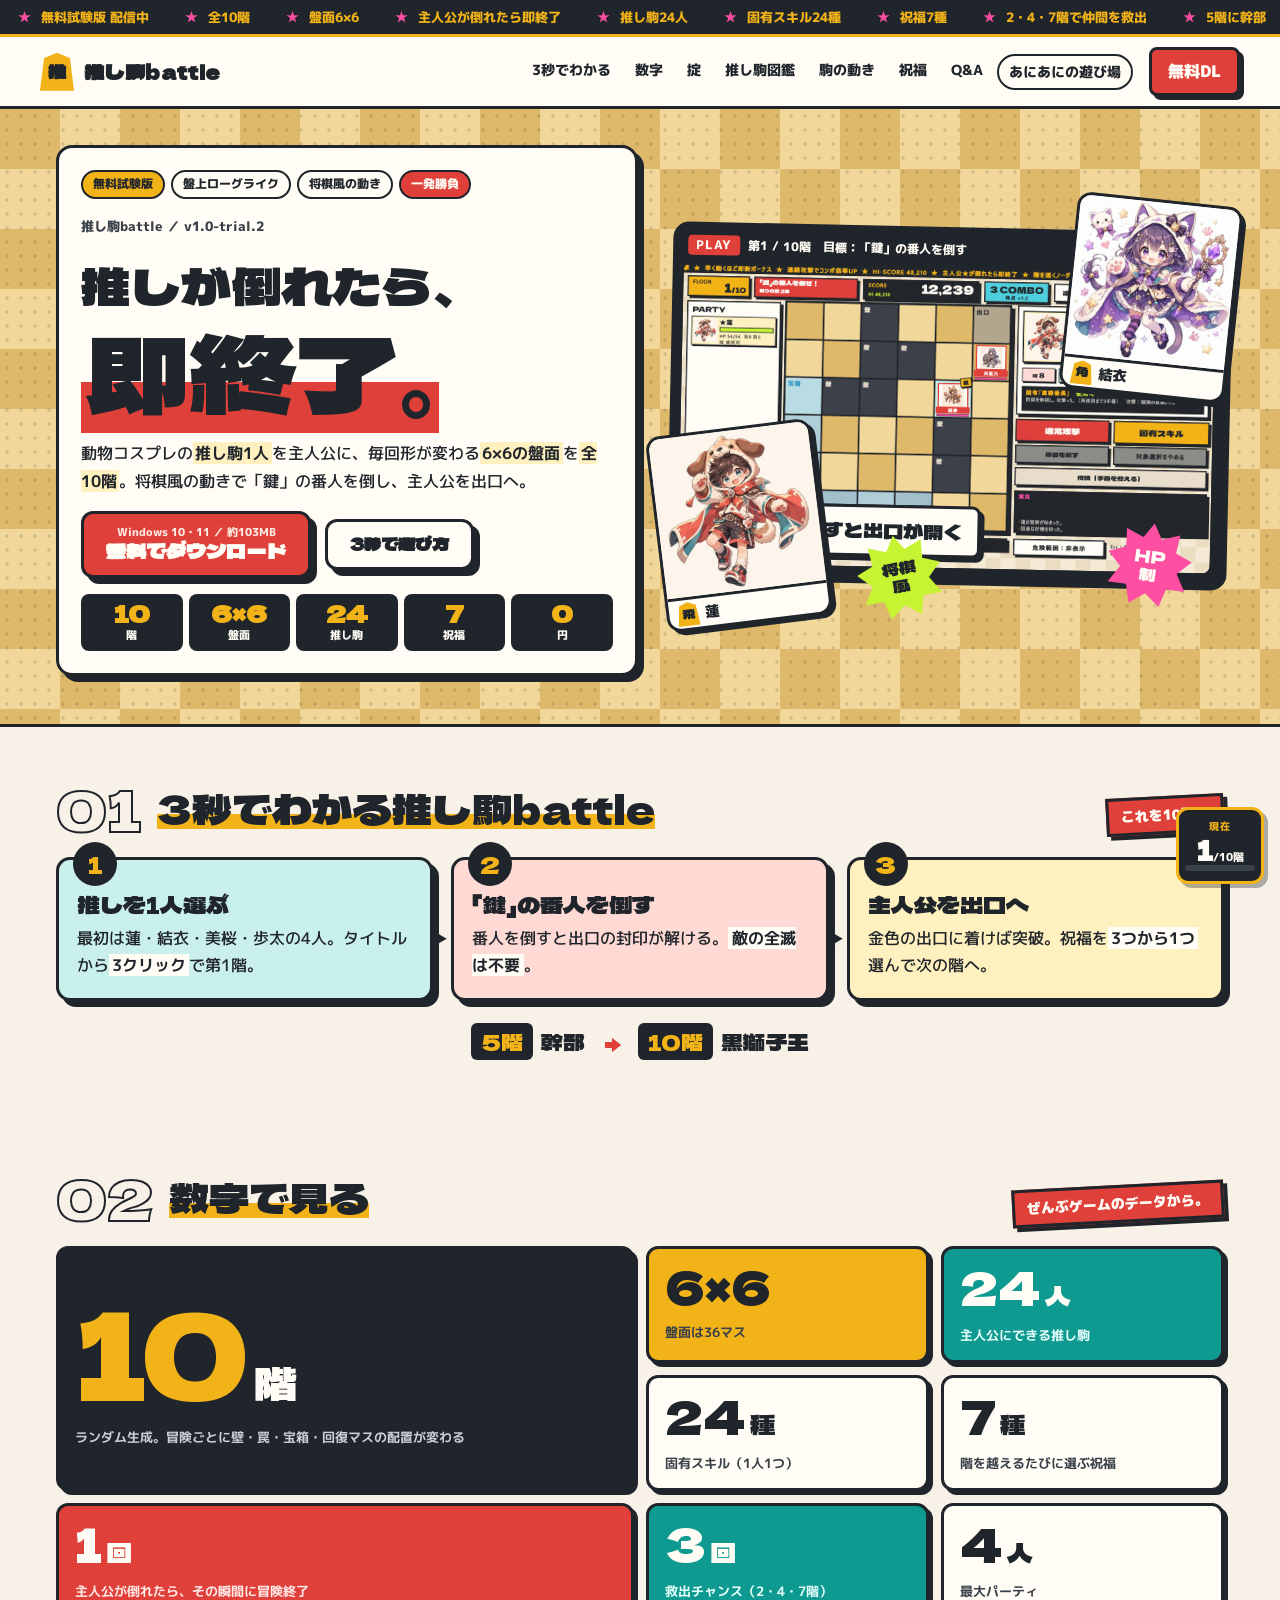
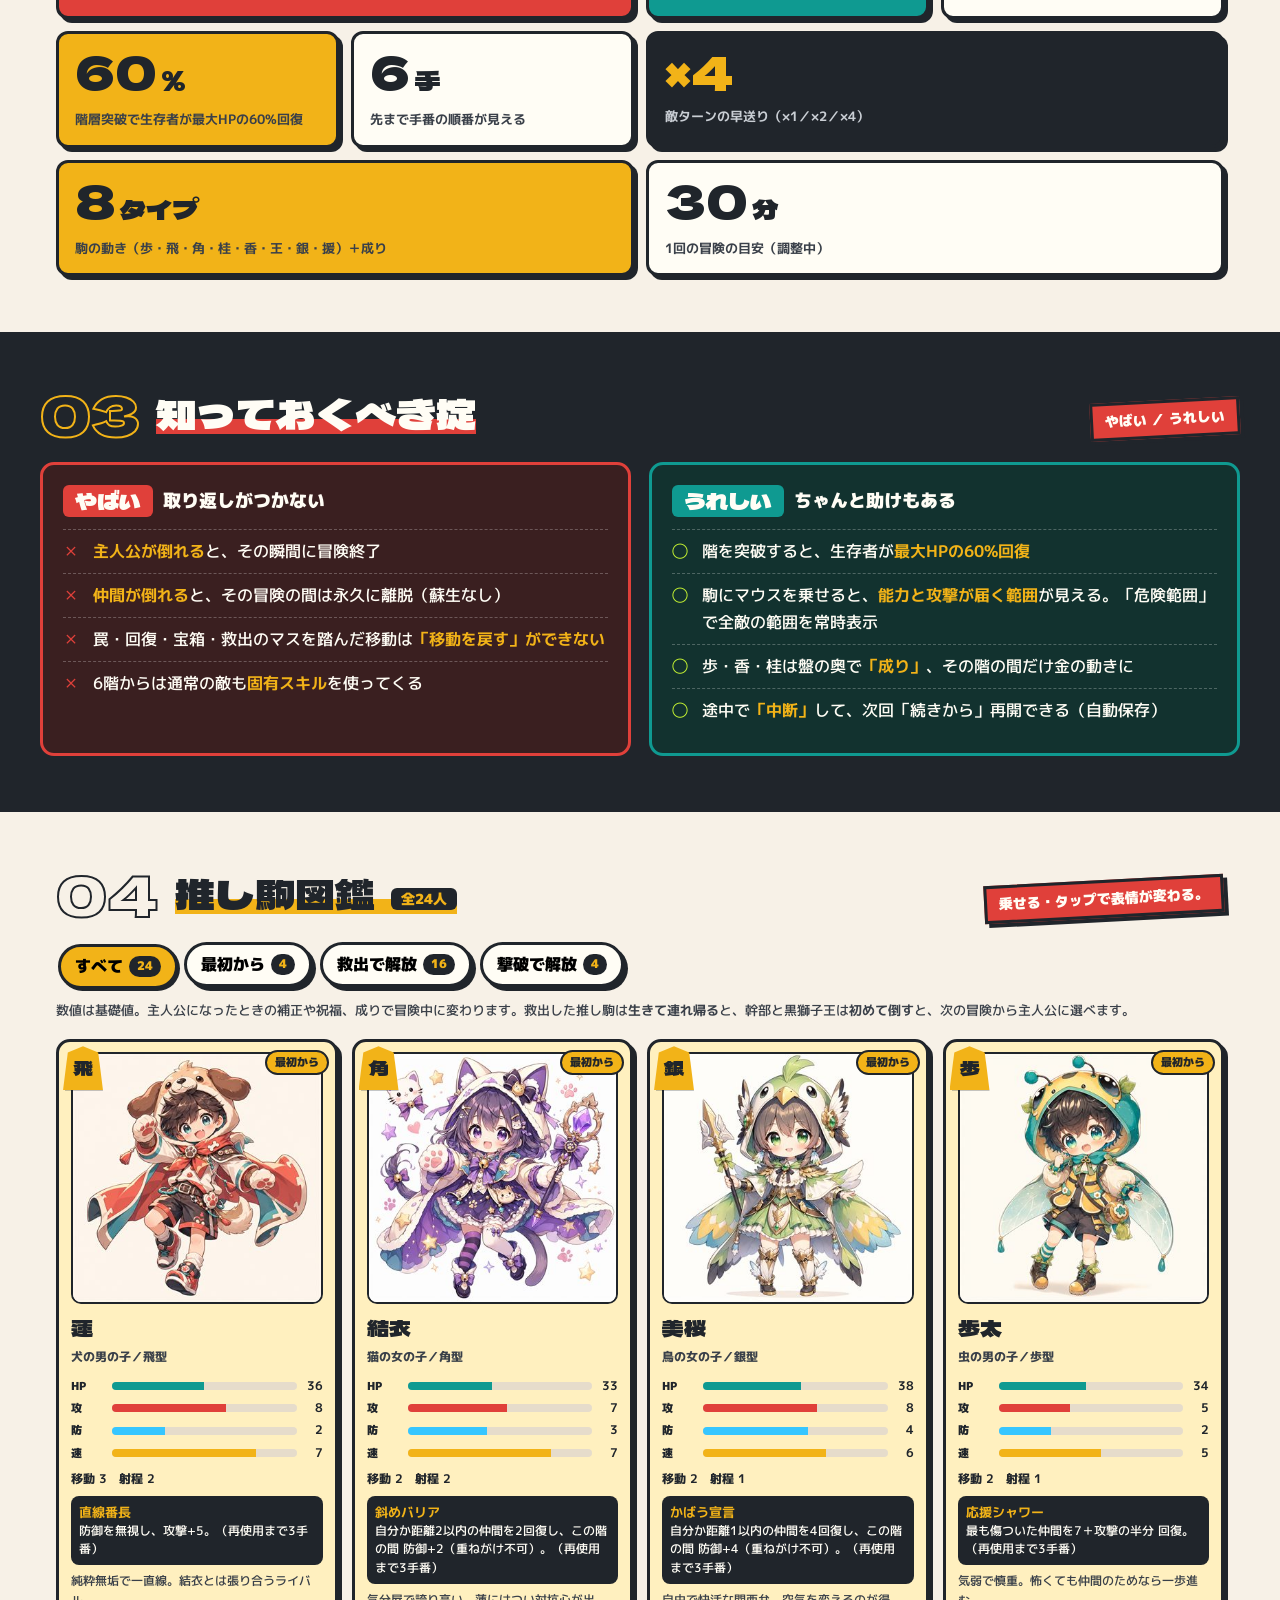
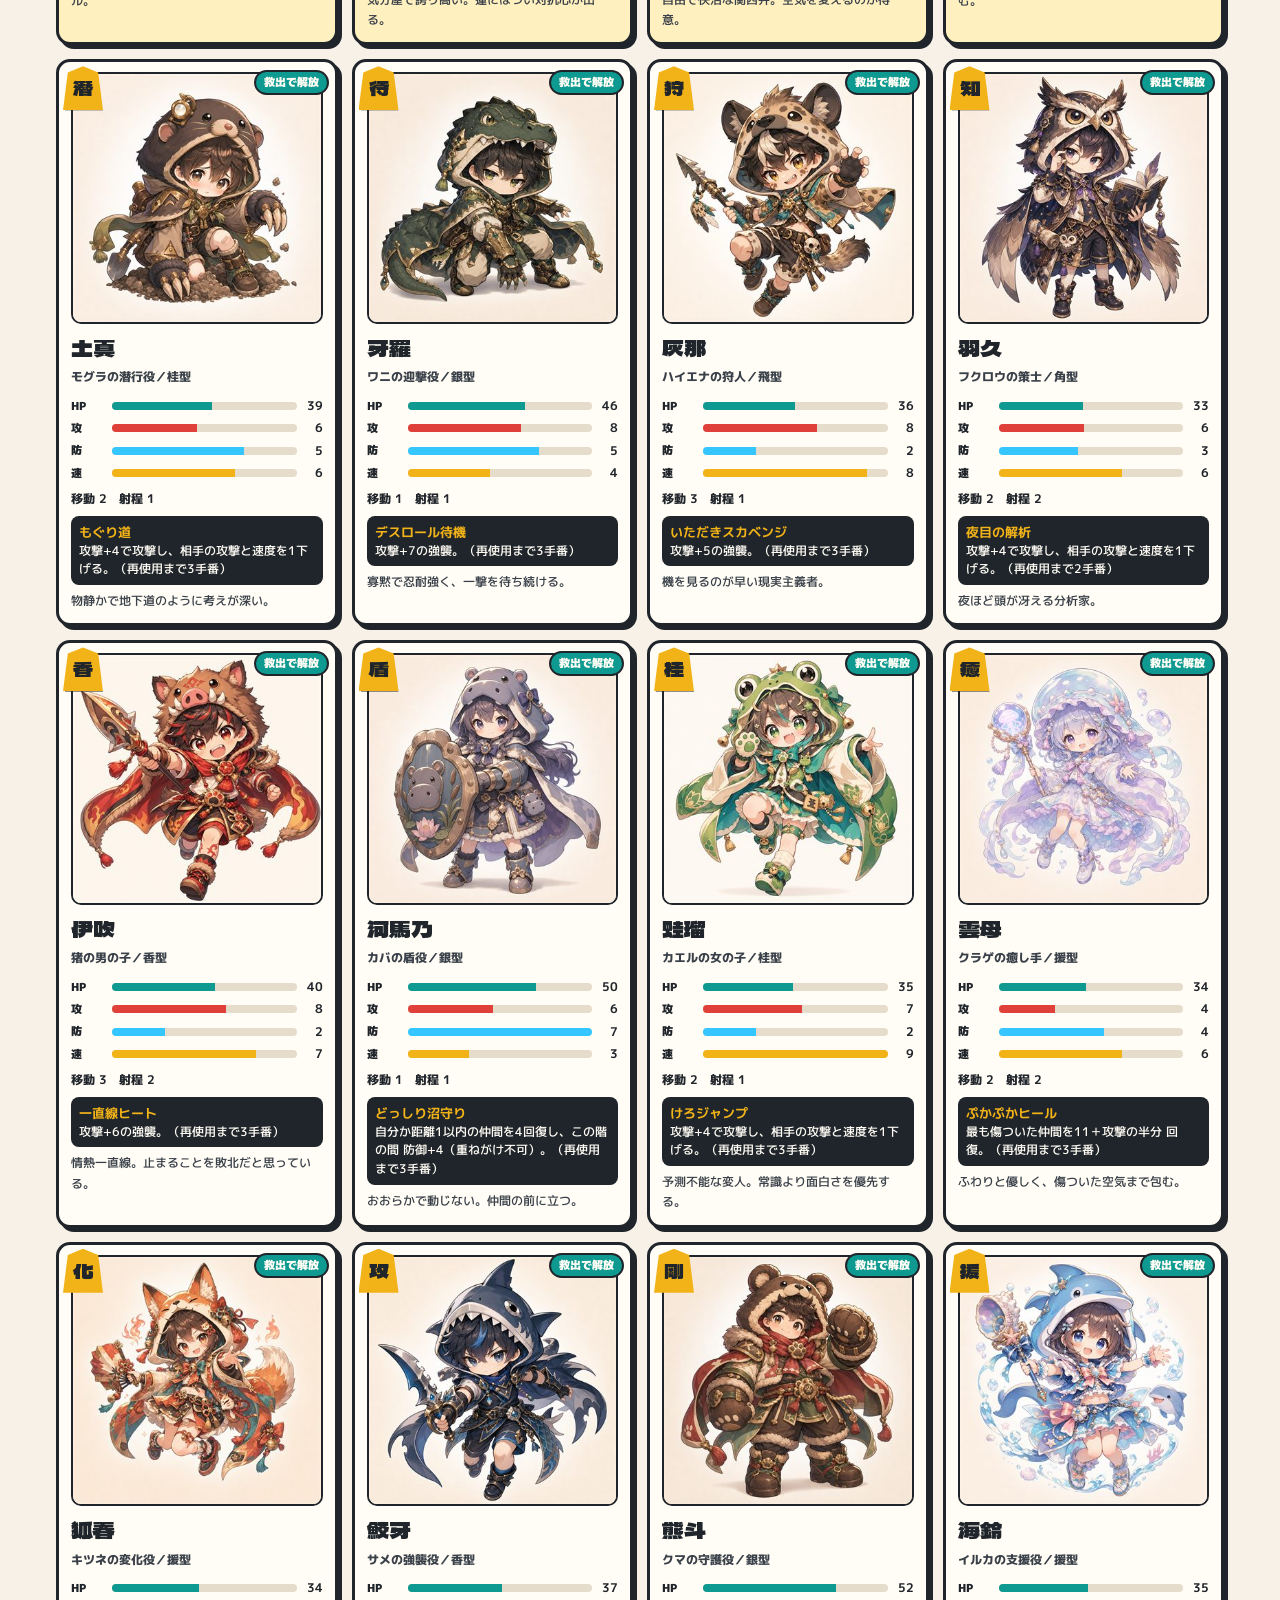
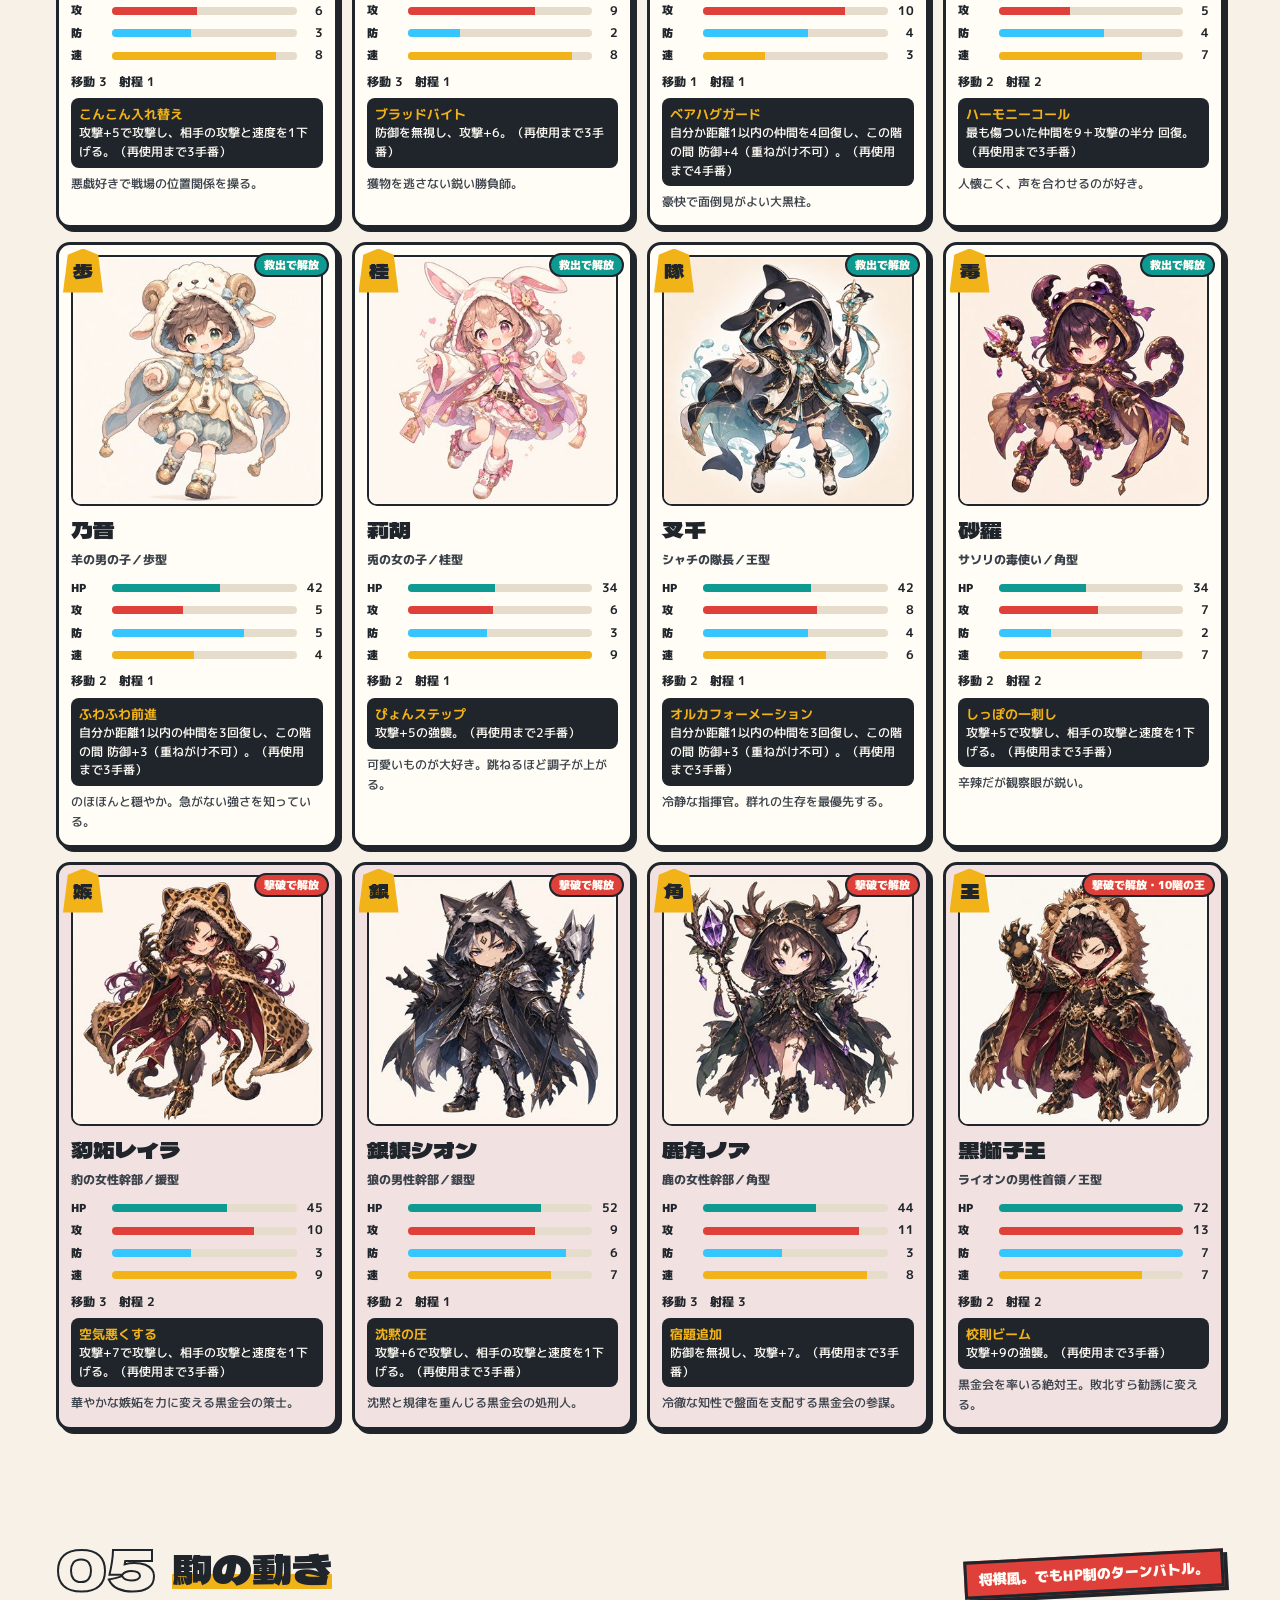
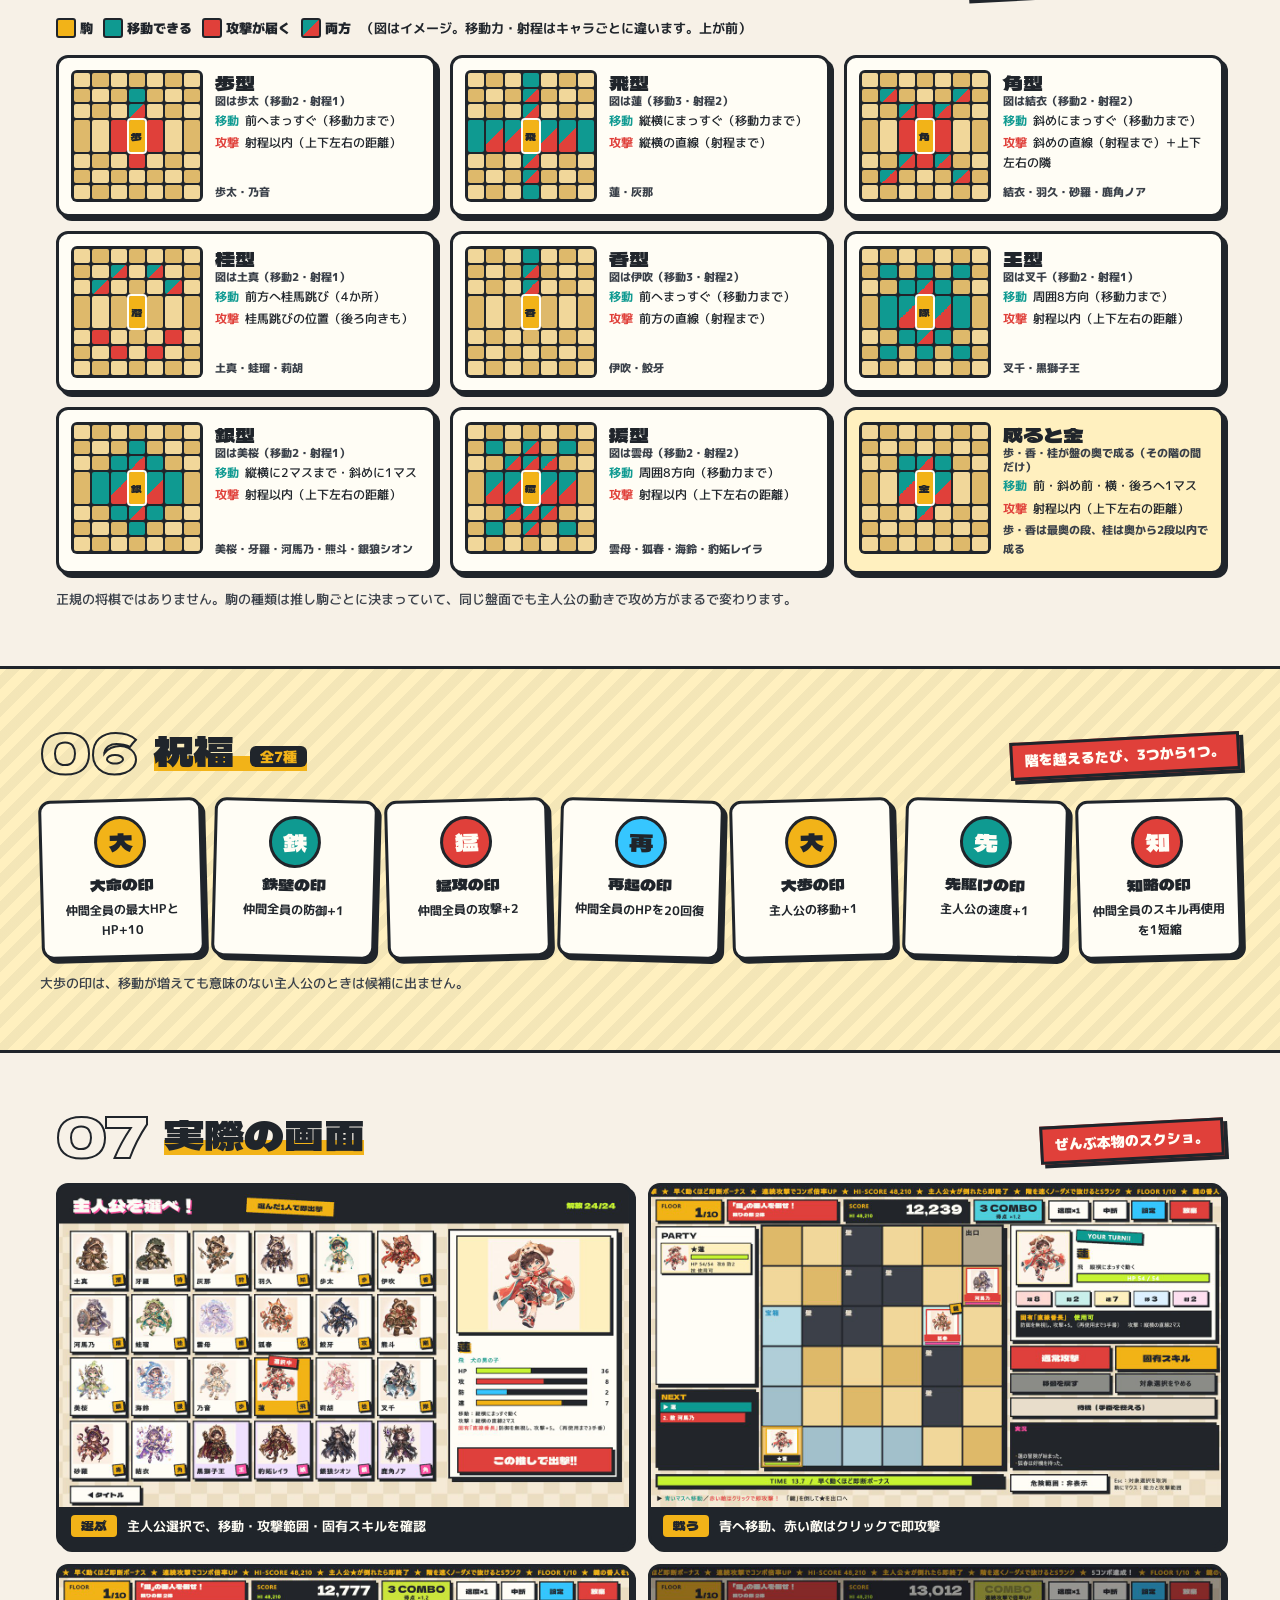
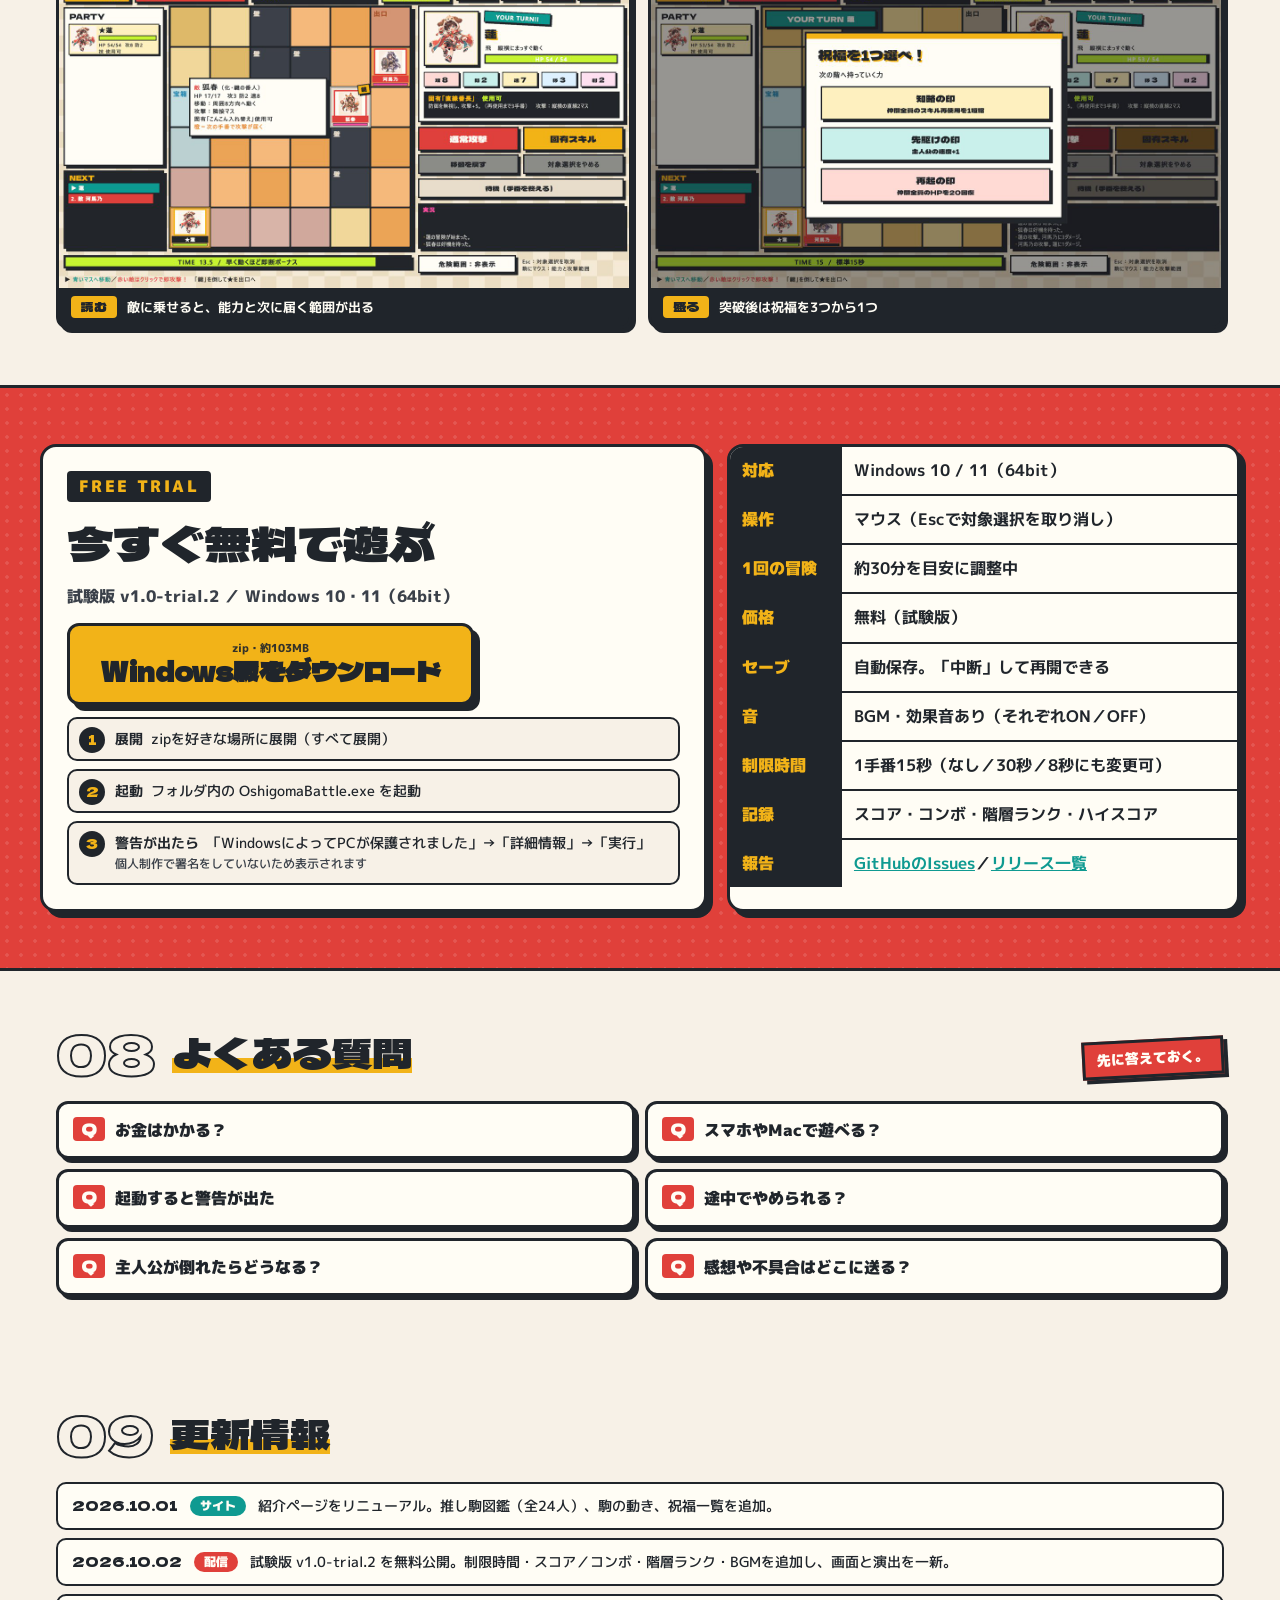
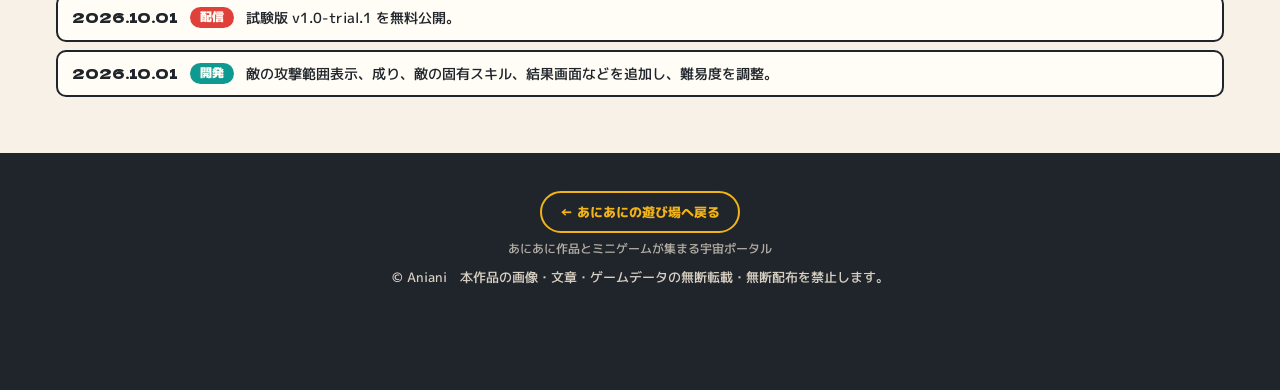
==== commit 6b723edc: "試験版 v1.0-trial.2 の配布に合わせて紹介ページを更新 ダウンロードリンクとバージョン表記を v1.0-trial.2 に変更し、 スクリーンショットを改修後の画面（スコア・コンボ・制限時" ====
--- a/index.html
+++ b/index.html
@@ -68,14 +68,14 @@
               <li class="chip">将棋風の動き</li>
               <li class="chip chip-red">一発勝負</li>
             </ul>
-            <p class="hero-kicker">推し駒battle ／ v1.0-trial.1</p>
+            <p class="hero-kicker">推し駒battle ／ v1.0-trial.2</p>
             <h1 class="hero-title">
               <span class="ht-line">推しが倒れたら、</span>
               <span class="ht-line ht-big"><mark>即終了。</mark></span>
             </h1>
             <p class="hero-lead">動物コスプレの<b>推し駒1人</b>を主人公に、毎回形が変わる<b>6×6の盤面</b>を<b>全10階</b>。将棋風の動きで「鍵」の番人を倒し、主人公を出口へ。</p>
             <div class="hero-cta">
-              <a class="btn btn-main" href="#download"><span class="btn-sub">Windows 10・11 ／ 約101MB</span>無料でダウンロード</a>
+              <a class="btn btn-main" href="#download"><span class="btn-sub">Windows 10・11 ／ 約103MB</span>無料でダウンロード</a>
               <a class="btn btn-ghost" href="#rush">3秒で遊び方</a>
             </div>
             <ul class="stat-row" aria-label="基本データ">
@@ -94,7 +94,7 @@
                 <span class="tv-floor">第1 / 10階　目標：「鍵」の番人を倒す</span>
               </div>
               <div class="tv-screen">
-                <img src="assets/screen-board.jpg" alt="盤面の画面。青緑のマスが移動先、右側に行動ボタンと冒険ログ" width="1280" height="720" />
+                <img src="assets/screen-board.jpg" alt="盤面の画面。青いマスが移動先、上部にスコアとコンボ、下部に制限時間バー" width="1280" height="720" />
                 <p class="telop" data-telop aria-live="off">
                   <span class="telop-item is-on"><b class="t-teal">青緑</b>のマスへ移動</span>
                   <span class="telop-item"><b class="t-red">赤い敵</b>はクリックで攻撃</span>
@@ -583,8 +583,8 @@
         </header>
         <ul class="screens">
           <li><figure><img src="assets/screen-select.jpg" alt="主人公選択の画面。移動・攻撃範囲・固有スキルの説明が表示される" width="1280" height="720" loading="lazy" /><figcaption><b>選ぶ</b>主人公選択で、移動・攻撃範囲・固有スキルを確認</figcaption></figure></li>
-          <li><figure><img src="assets/screen-board.jpg" alt="盤面の画面。青緑のマスが移動先、右側に行動ボタンと冒険ログ" width="1280" height="720" loading="lazy" /><figcaption><b>戦う</b>青緑へ移動、赤い敵はクリックで攻撃</figcaption></figure></li>
-          <li><figure><img src="assets/screen-inspect.jpg" alt="敵にマウスを乗せると、能力と攻撃が届く範囲が表示される" width="1280" height="720" loading="lazy" /><figcaption><b>読む</b>敵に乗せると、能力と次に届く範囲が出る</figcaption></figure></li>
+          <li><figure><img src="assets/screen-board.jpg" alt="盤面の画面。青いマスが移動先、上部にスコアとコンボ、下部に制限時間バー" width="1280" height="720" loading="lazy" /><figcaption><b>戦う</b>青へ移動、赤い敵はクリックで即攻撃</figcaption></figure></li>
+          <li><figure><img src="assets/screen-inspect.jpg" alt="敵にマウスを乗せると、駒の横に能力と攻撃が届く範囲が表示される" width="1280" height="720" loading="lazy" /><figcaption><b>読む</b>敵に乗せると、能力と次に届く範囲が出る</figcaption></figure></li>
           <li><figure><img src="assets/screen-blessing.jpg" alt="階層突破後の祝福選択画面" width="1280" height="720" loading="lazy" /><figcaption><b>盛る</b>突破後は祝福を3つから1つ</figcaption></figure></li>
         </ul>
       </section>
@@ -595,8 +595,8 @@
           <div class="dl-main">
             <p class="dl-badge">FREE TRIAL</p>
             <h2>今すぐ無料で遊ぶ</h2>
-            <p class="dl-ver">試験版 v1.0-trial.1 ／ Windows 10・11（64bit）</p>
-            <a class="btn btn-main btn-xl" href="https://github.com/donadonaa24-cyber/oshikoma/releases/download/v1.0-trial.1/OshigomaBattle-trial1-win64.zip"><span class="btn-sub">zip・約101MB</span>Windows版をダウンロード</a>
+            <p class="dl-ver">試験版 v1.0-trial.2 ／ Windows 10・11（64bit）</p>
+            <a class="btn btn-main btn-xl" href="https://github.com/donadonaa24-cyber/oshikoma/releases/download/v1.0-trial.2/OshigomaBattle-trial2-win64.zip"><span class="btn-sub">zip・約103MB</span>Windows版をダウンロード</a>
             <ol class="dl-steps">
               <li><b>展開</b>zipを好きな場所に展開（すべて展開）</li>
               <li><b>起動</b>フォルダ内の OshigomaBattle.exe を起動</li>
@@ -609,7 +609,9 @@
             <div><dt>1回の冒険</dt><dd>約30分を目安に調整中</dd></div>
             <div><dt>価格</dt><dd>無料（試験版）</dd></div>
             <div><dt>セーブ</dt><dd>自動保存。「中断」して再開できる</dd></div>
-            <div><dt>音</dt><dd>効果音あり（ON／OFF）</dd></div>
+            <div><dt>音</dt><dd>BGM・効果音あり（それぞれON／OFF）</dd></div>
+            <div><dt>制限時間</dt><dd>1手番15秒（なし／30秒／8秒にも変更可）</dd></div>
+            <div><dt>記録</dt><dd>スコア・コンボ・階層ランク・ハイスコア</dd></div>
             <div><dt>報告</dt><dd><a href="https://github.com/donadonaa24-cyber/oshikoma/issues">GitHubのIssues</a>／<a href="https://github.com/donadonaa24-cyber/oshikoma/releases">リリース一覧</a></dd></div>
           </dl>
         </div>
@@ -640,6 +642,7 @@
         </header>
         <ul class="news">
           <li><time datetime="2026-10-01">2026.10.01</time><span class="news-tag">サイト</span>紹介ページをリニューアル。推し駒図鑑（全24人）、駒の動き、祝福一覧を追加。</li>
+          <li><time datetime="2026-10-02">2026.10.02</time><span class="news-tag news-tag-red">配信</span>試験版 v1.0-trial.2 を無料公開。制限時間・スコア／コンボ・階層ランク・BGMを追加し、画面と演出を一新。</li>
           <li><time datetime="2026-10-01">2026.10.01</time><span class="news-tag news-tag-red">配信</span>試験版 v1.0-trial.1 を無料公開。</li>
           <li><time datetime="2026-10-01">2026.10.01</time><span class="news-tag">開発</span>敵の攻撃範囲表示、成り、敵の固有スキル、結果画面などを追加し、難易度を調整。</li>
         </ul>
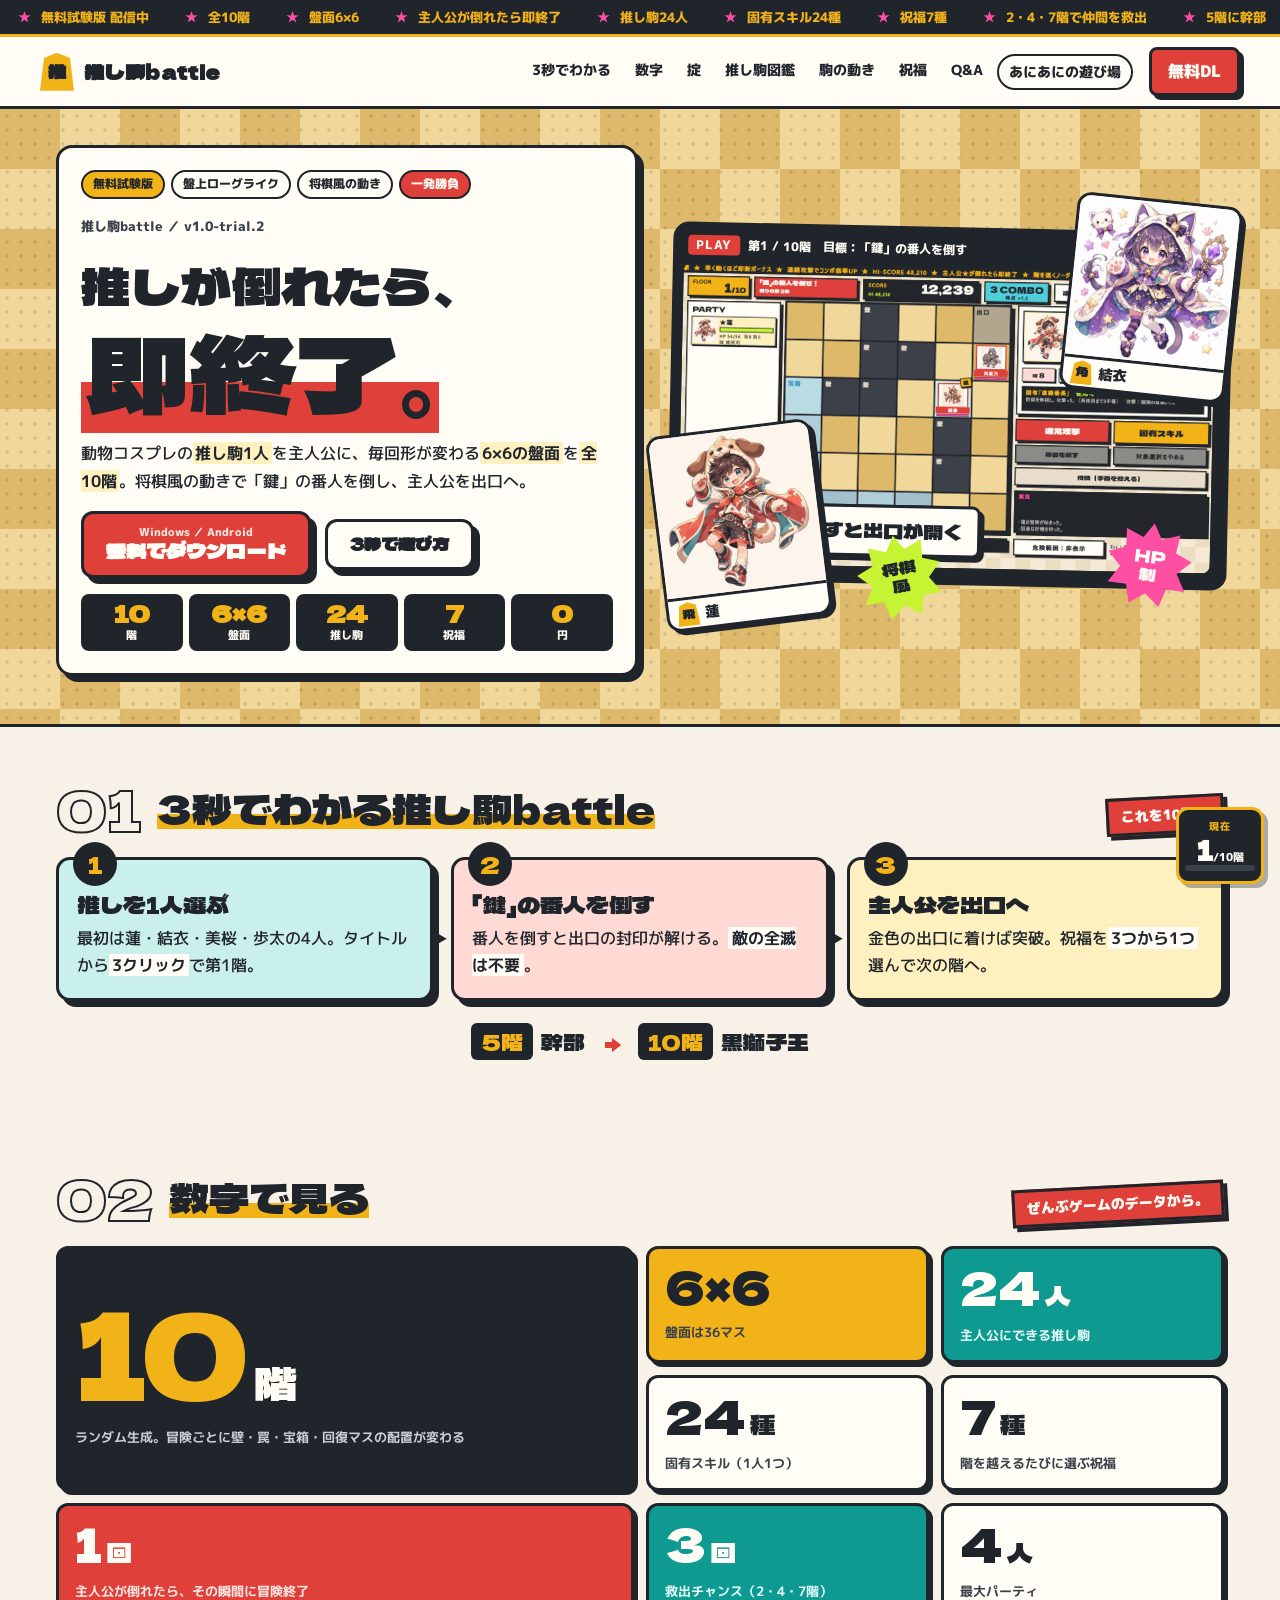
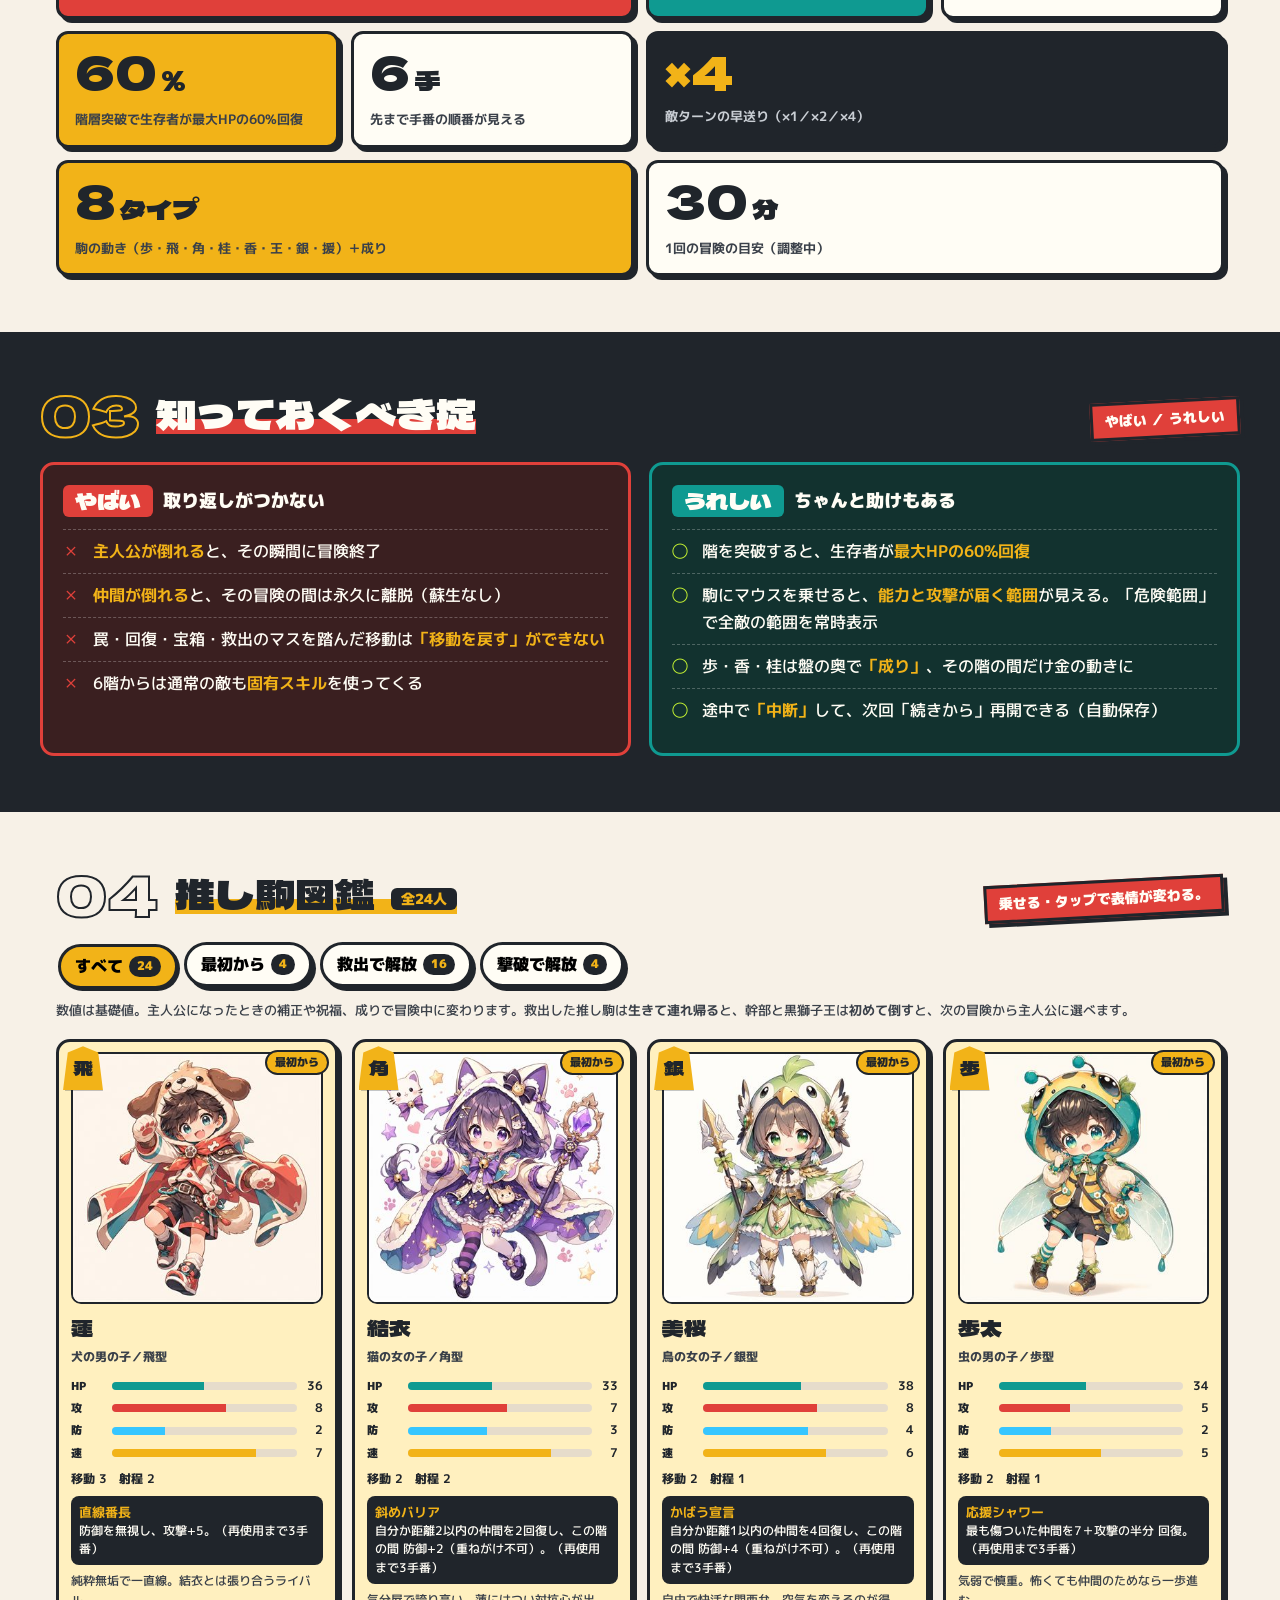
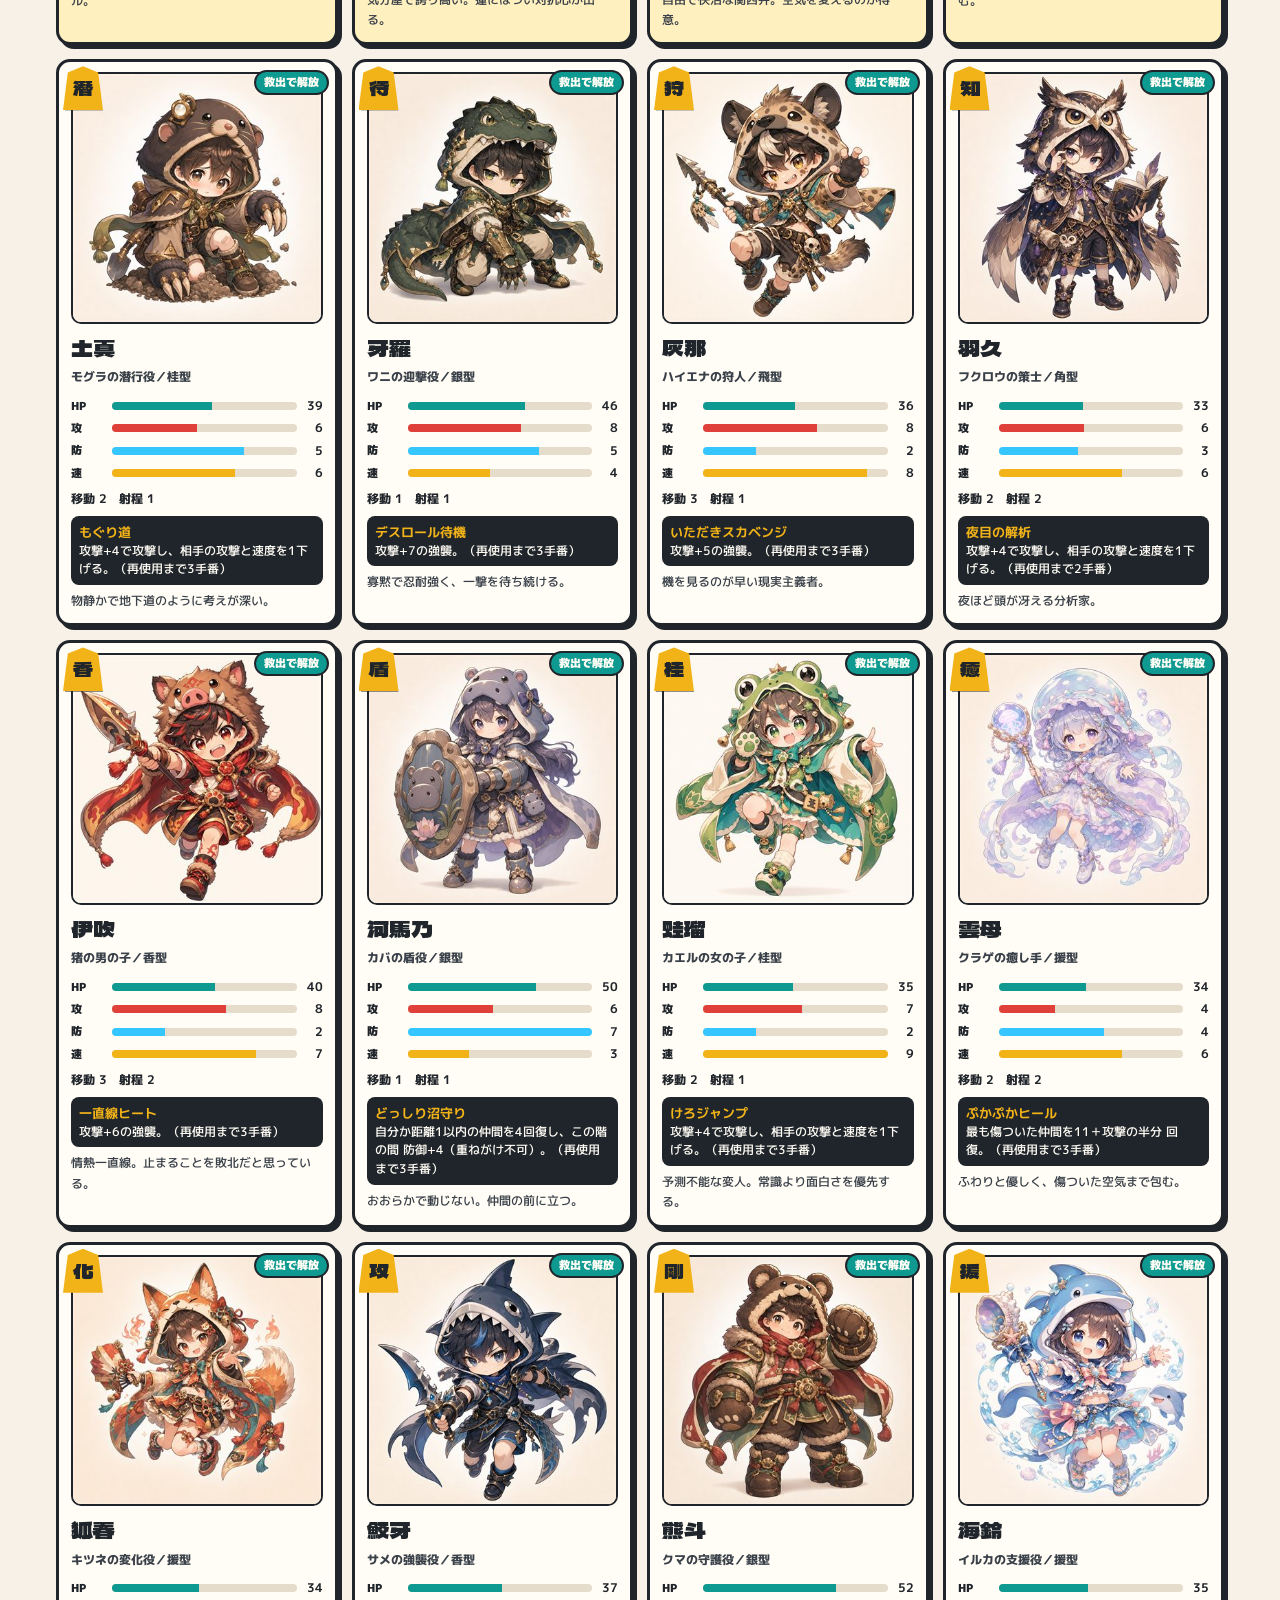
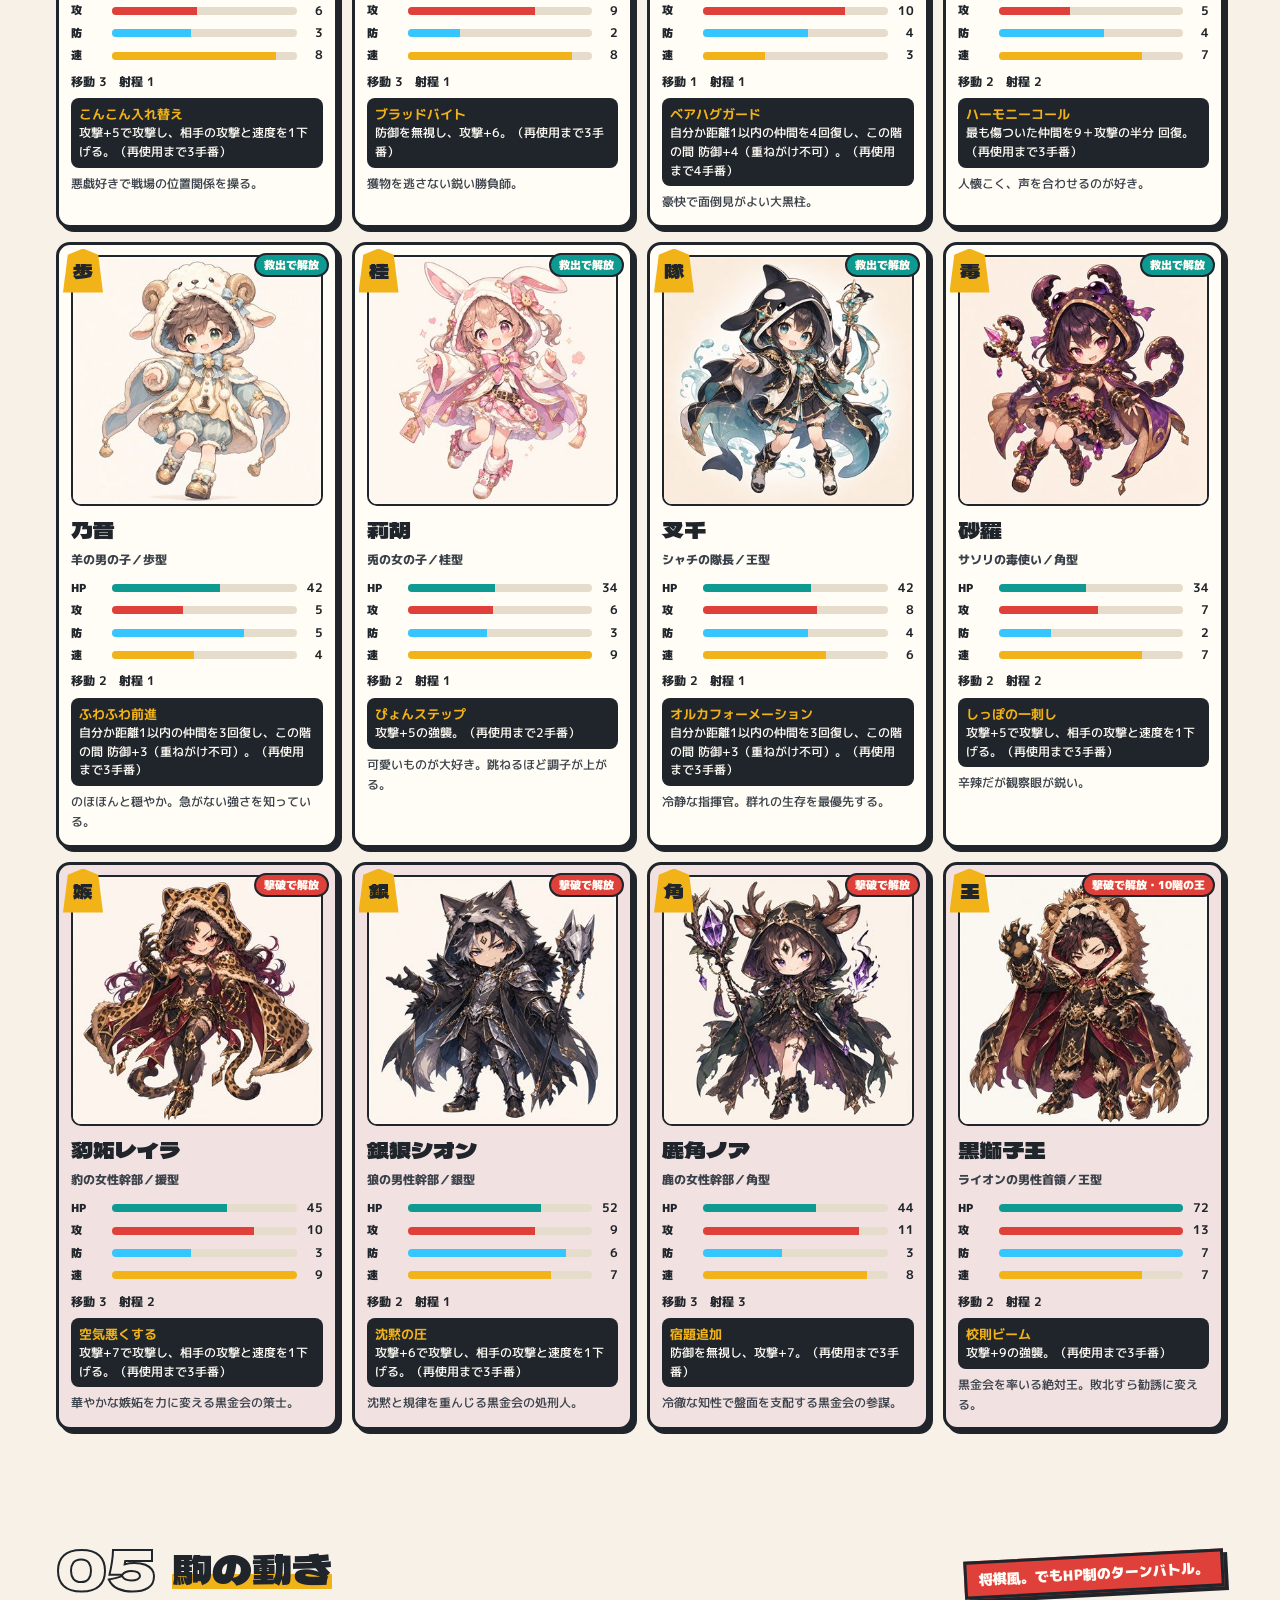
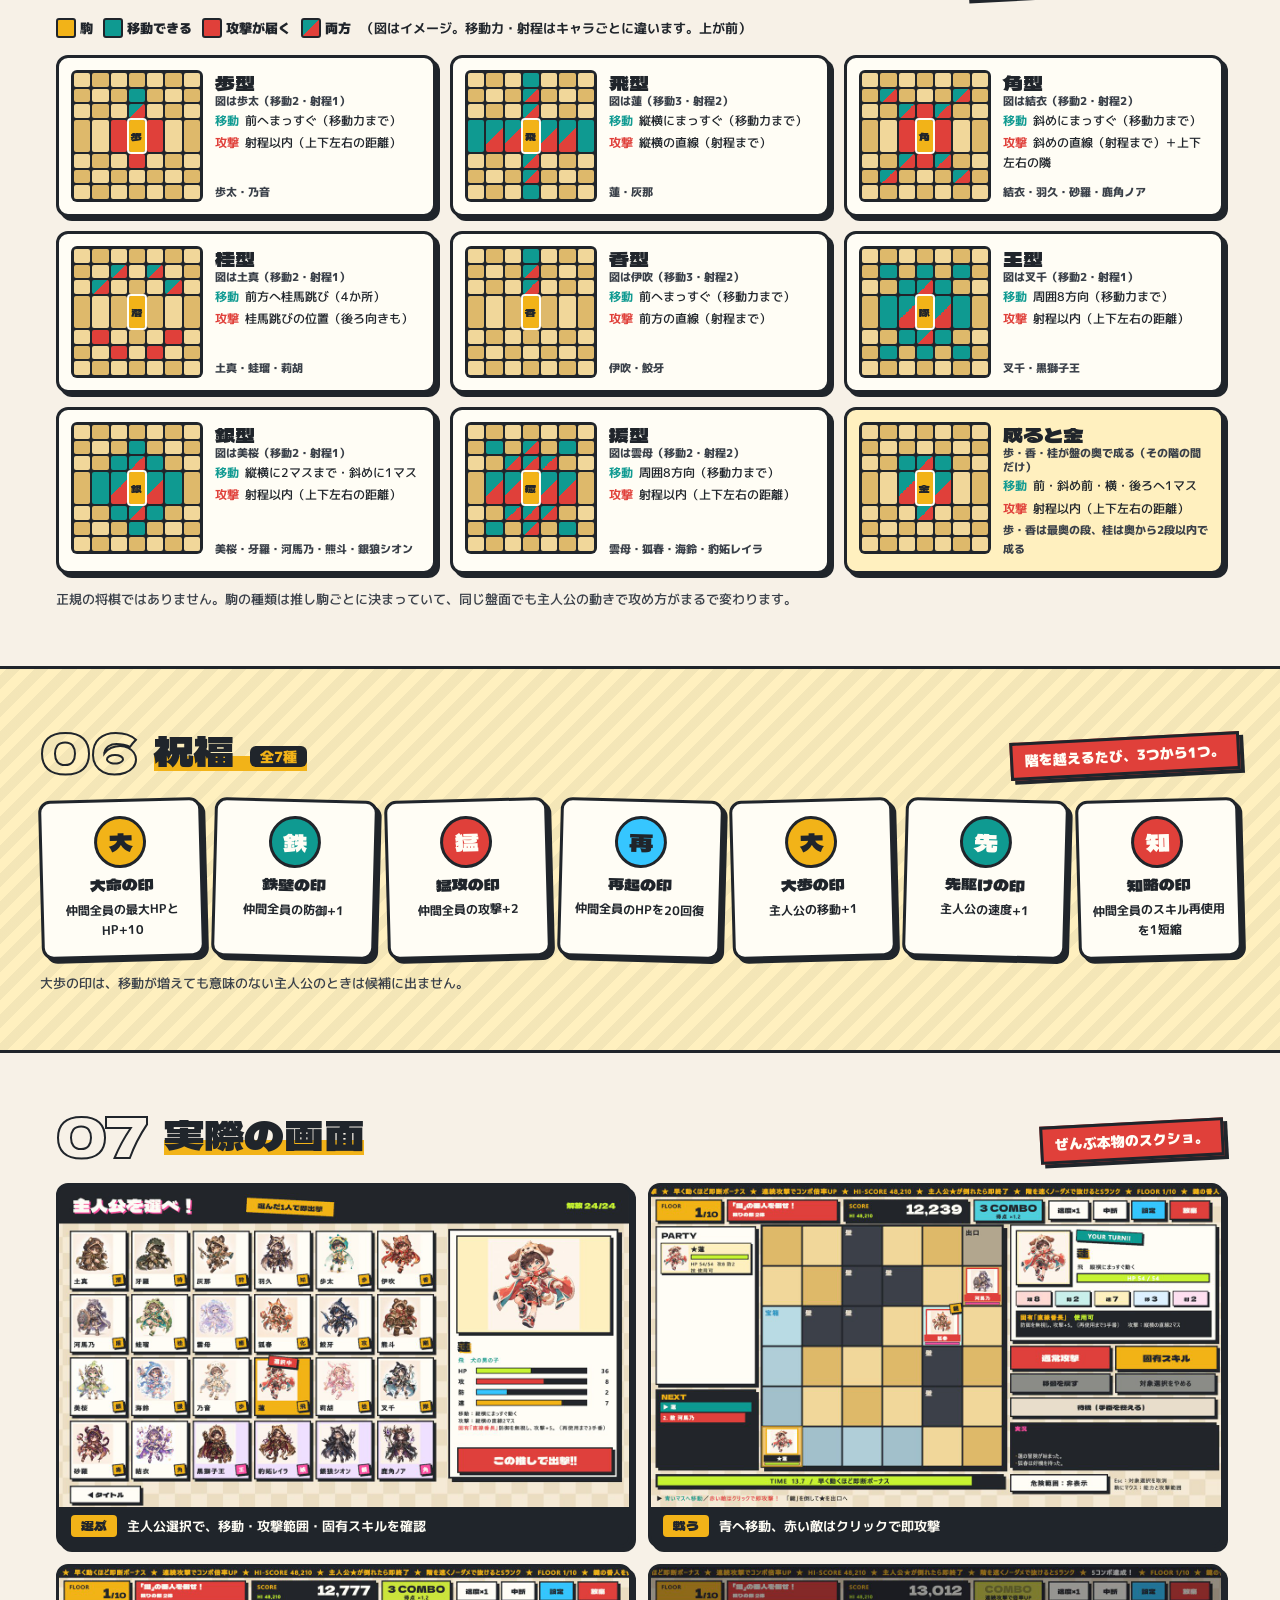
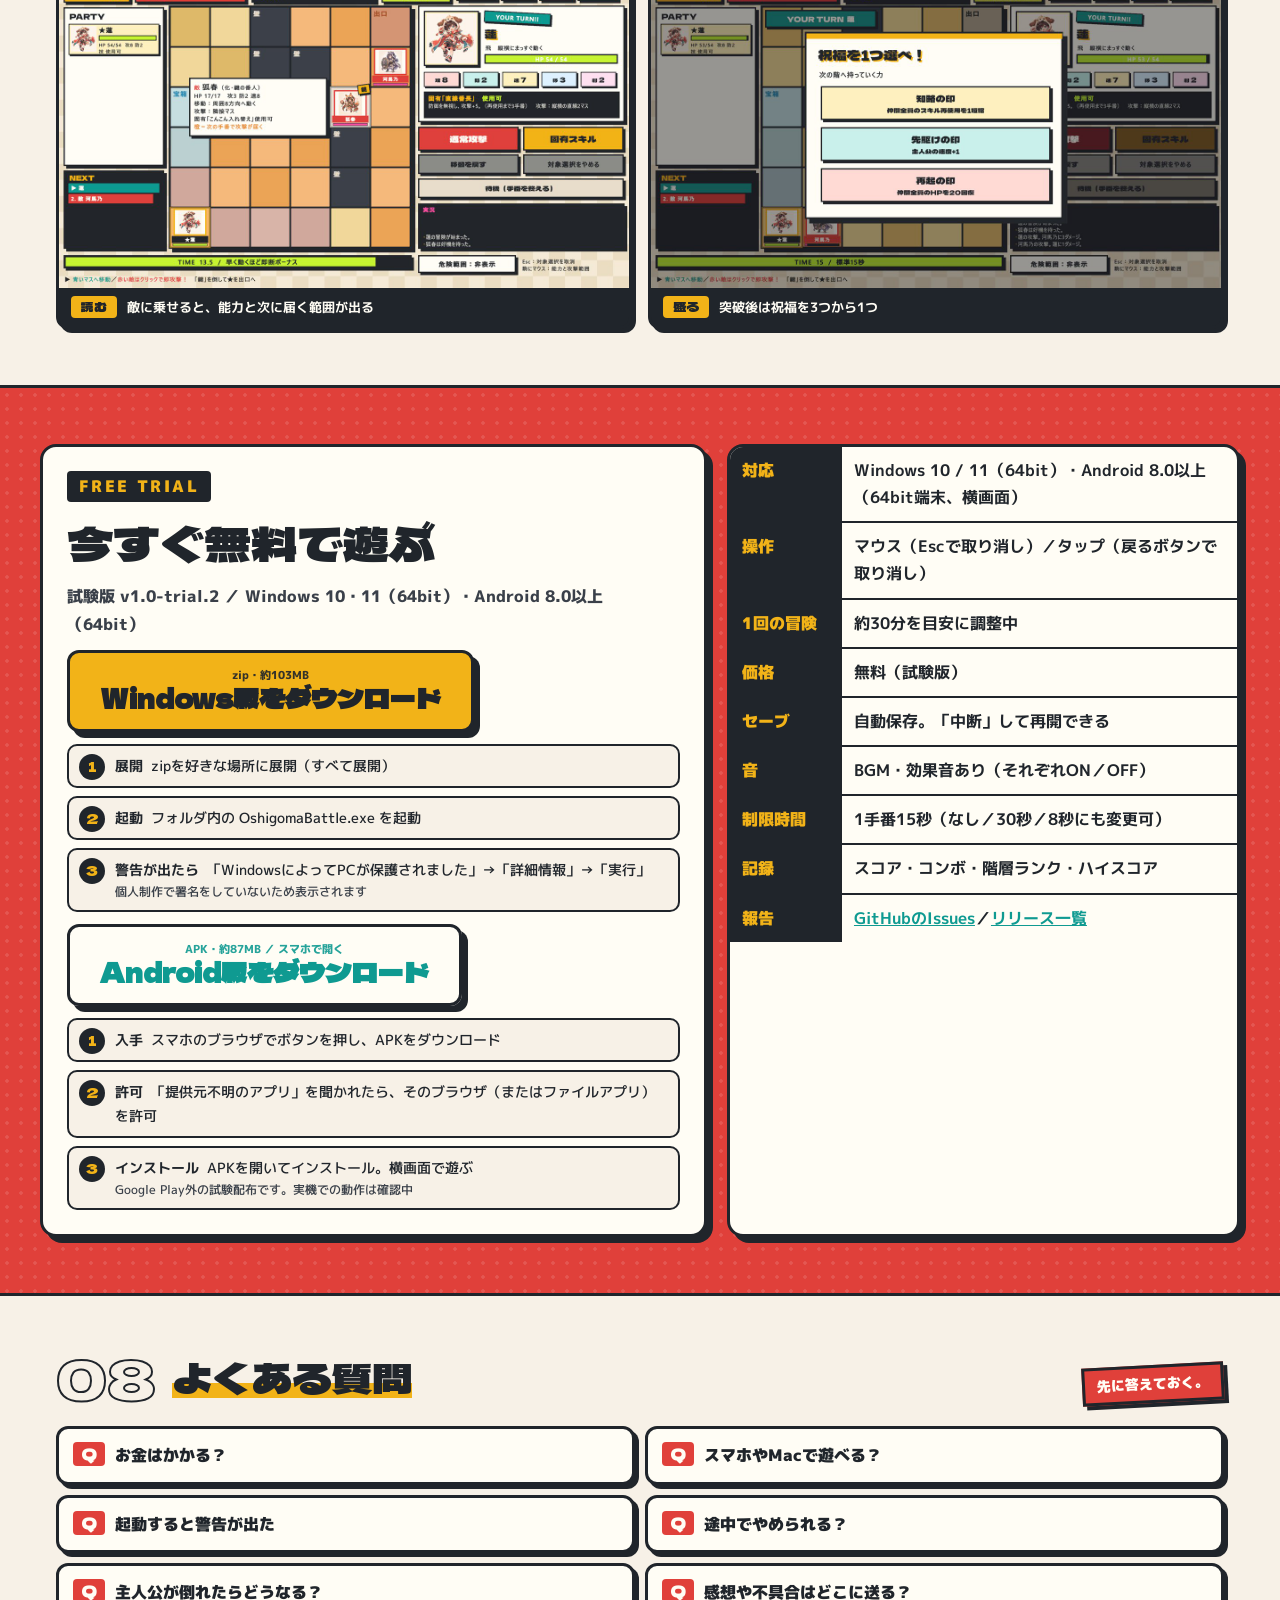
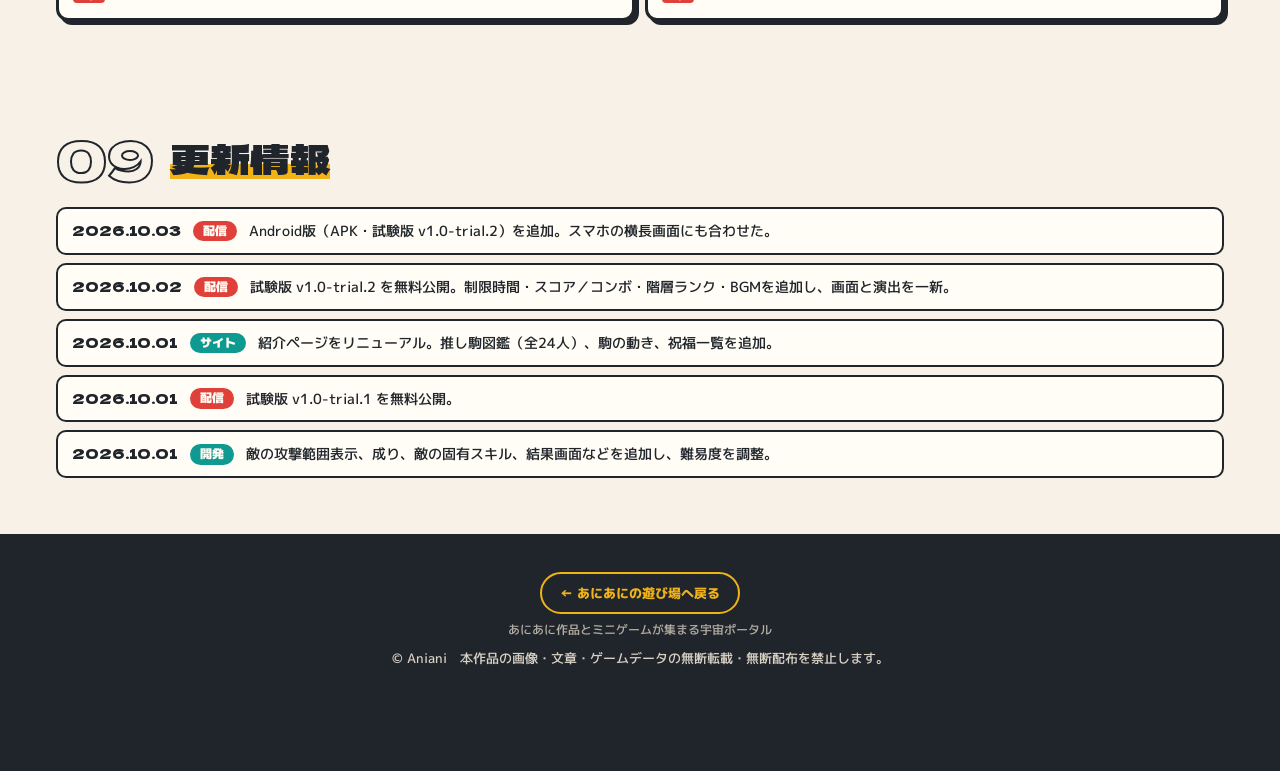
==== commit 2bb539ea: "Android版（APK）のダウンロードを紹介ページに追加 試験版 v1.0-trial.2 のリリースに Android 版 APK を追加したのに合わせて、 ダウンロード欄に Android 版の" ====
--- a/index.html
+++ b/index.html
@@ -75,7 +75,7 @@
             </h1>
             <p class="hero-lead">動物コスプレの<b>推し駒1人</b>を主人公に、毎回形が変わる<b>6×6の盤面</b>を<b>全10階</b>。将棋風の動きで「鍵」の番人を倒し、主人公を出口へ。</p>
             <div class="hero-cta">
-              <a class="btn btn-main" href="#download"><span class="btn-sub">Windows 10・11 ／ 約103MB</span>無料でダウンロード</a>
+              <a class="btn btn-main" href="#download"><span class="btn-sub">Windows ／ Android</span>無料でダウンロード</a>
               <a class="btn btn-ghost" href="#rush">3秒で遊び方</a>
             </div>
             <ul class="stat-row" aria-label="基本データ">
@@ -595,17 +595,23 @@
           <div class="dl-main">
             <p class="dl-badge">FREE TRIAL</p>
             <h2>今すぐ無料で遊ぶ</h2>
-            <p class="dl-ver">試験版 v1.0-trial.2 ／ Windows 10・11（64bit）</p>
+            <p class="dl-ver">試験版 v1.0-trial.2 ／ Windows 10・11（64bit）・Android 8.0以上（64bit）</p>
             <a class="btn btn-main btn-xl" href="https://github.com/donadonaa24-cyber/oshikoma/releases/download/v1.0-trial.2/OshigomaBattle-trial2-win64.zip"><span class="btn-sub">zip・約103MB</span>Windows版をダウンロード</a>
             <ol class="dl-steps">
               <li><b>展開</b>zipを好きな場所に展開（すべて展開）</li>
               <li><b>起動</b>フォルダ内の OshigomaBattle.exe を起動</li>
               <li><b>警告が出たら</b>「WindowsによってPCが保護されました」→「詳細情報」→「実行」<small>個人制作で署名をしていないため表示されます</small></li>
             </ol>
+            <a class="btn btn-xl" href="https://github.com/donadonaa24-cyber/oshikoma/releases/download/v1.0-trial.2/OshigomaBattle-trial2-android.apk"><span class="btn-sub">APK・約87MB ／ スマホで開く</span>Android版をダウンロード</a>
+            <ol class="dl-steps">
+              <li><b>入手</b>スマホのブラウザでボタンを押し、APKをダウンロード</li>
+              <li><b>許可</b>「提供元不明のアプリ」を聞かれたら、そのブラウザ（またはファイルアプリ）を許可</li>
+              <li><b>インストール</b>APKを開いてインストール。横画面で遊ぶ<small>Google Play外の試験配布です。実機での動作は確認中</small></li>
+            </ol>
           </div>
           <dl class="spec">
-            <div><dt>対応</dt><dd>Windows 10 / 11（64bit）</dd></div>
-            <div><dt>操作</dt><dd>マウス（Escで対象選択を取り消し）</dd></div>
+            <div><dt>対応</dt><dd>Windows 10 / 11（64bit）・Android 8.0以上（64bit端末、横画面）</dd></div>
+            <div><dt>操作</dt><dd>マウス（Escで取り消し）／タップ（戻るボタンで取り消し）</dd></div>
             <div><dt>1回の冒険</dt><dd>約30分を目安に調整中</dd></div>
             <div><dt>価格</dt><dd>無料（試験版）</dd></div>
             <div><dt>セーブ</dt><dd>自動保存。「中断」して再開できる</dd></div>
@@ -626,7 +632,7 @@
         </header>
         <div class="faq">
           <details><summary>お金はかかる？</summary><p>試験版は無料です。</p></details>
-          <details><summary>スマホやMacで遊べる？</summary><p>今はWindows版（10・11、64bit）だけです。Android・iOS・ブラウザ版はありません。</p></details>
+          <details><summary>スマホやMacで遊べる？</summary><p>Windows版（10・11、64bit）とAndroid版（8.0以上、64bit端末）があります。Android版はGoogle Play外のAPK配布で、実機での動作は確認中です。iPhone・Mac・ブラウザ版はありません。</p></details>
           <details><summary>起動すると警告が出た</summary><p>個人制作で署名をしていないため「WindowsによってPCが保護されました」と出ます。「詳細情報」→「実行」で起動できます。</p></details>
           <details><summary>途中でやめられる？</summary><p>自動保存です。「中断」でタイトルに戻り、次回「続きから」で再開できます。</p></details>
           <details><summary>主人公が倒れたらどうなる？</summary><p>その冒険は終わりです。ただし、図鑑・最高到達階・クリア回数・解放した推し駒は残ります。</p></details>
@@ -641,8 +647,9 @@
           <h2>更新情報</h2>
         </header>
         <ul class="news">
+          <li><time datetime="2026-10-03">2026.10.03</time><span class="news-tag news-tag-red">配信</span>Android版（APK・試験版 v1.0-trial.2）を追加。スマホの横長画面にも合わせた。</li>
+          <li><time datetime="2026-10-02">2026.10.02</time><span class="news-tag news-tag-red">配信</span>試験版 v1.0-trial.2 を無料公開。制限時間・スコア／コンボ・階層ランク・BGMを追加し、画面と演出を一新。</li>
           <li><time datetime="2026-10-01">2026.10.01</time><span class="news-tag">サイト</span>紹介ページをリニューアル。推し駒図鑑（全24人）、駒の動き、祝福一覧を追加。</li>
-          <li><time datetime="2026-10-02">2026.10.02</time><span class="news-tag news-tag-red">配信</span>試験版 v1.0-trial.2 を無料公開。制限時間・スコア／コンボ・階層ランク・BGMを追加し、画面と演出を一新。</li>
           <li><time datetime="2026-10-01">2026.10.01</time><span class="news-tag news-tag-red">配信</span>試験版 v1.0-trial.1 を無料公開。</li>
           <li><time datetime="2026-10-01">2026.10.01</time><span class="news-tag">開発</span>敵の攻撃範囲表示、成り、敵の固有スキル、結果画面などを追加し、難易度を調整。</li>
         </ul>
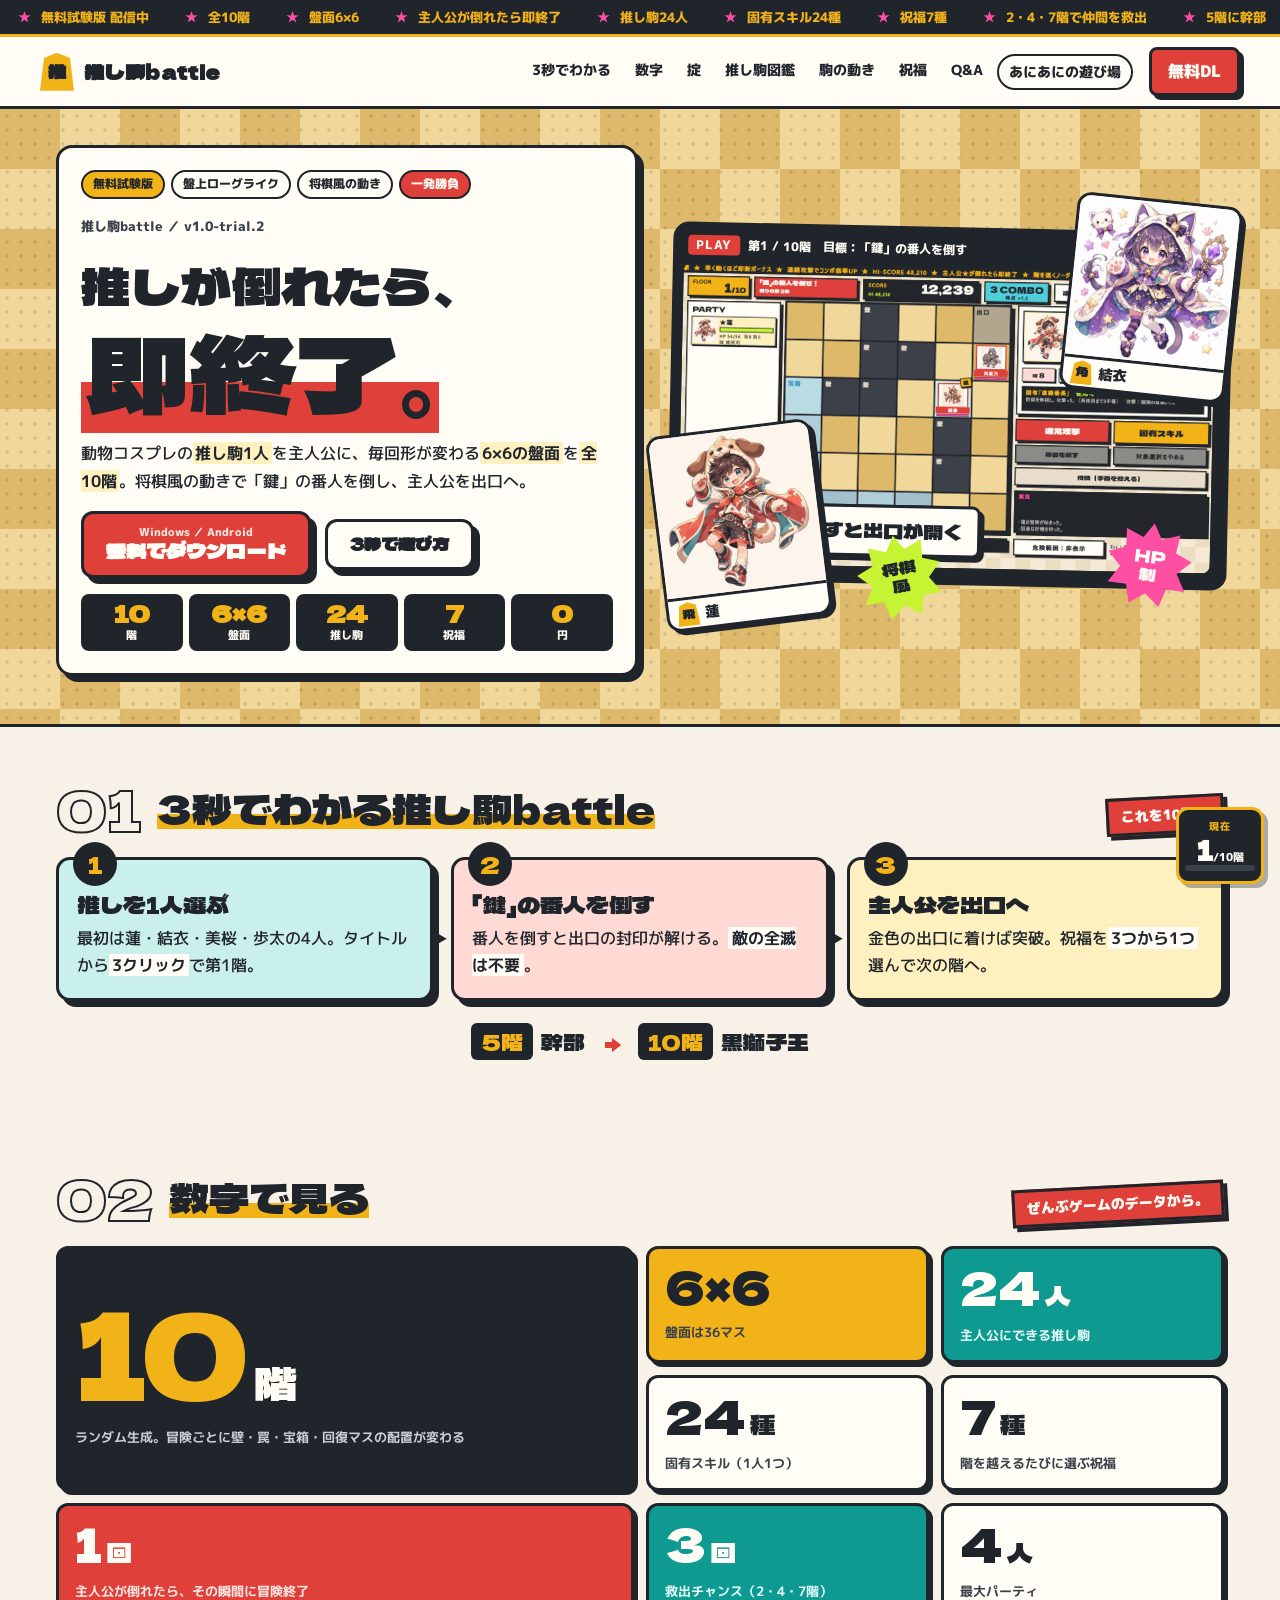
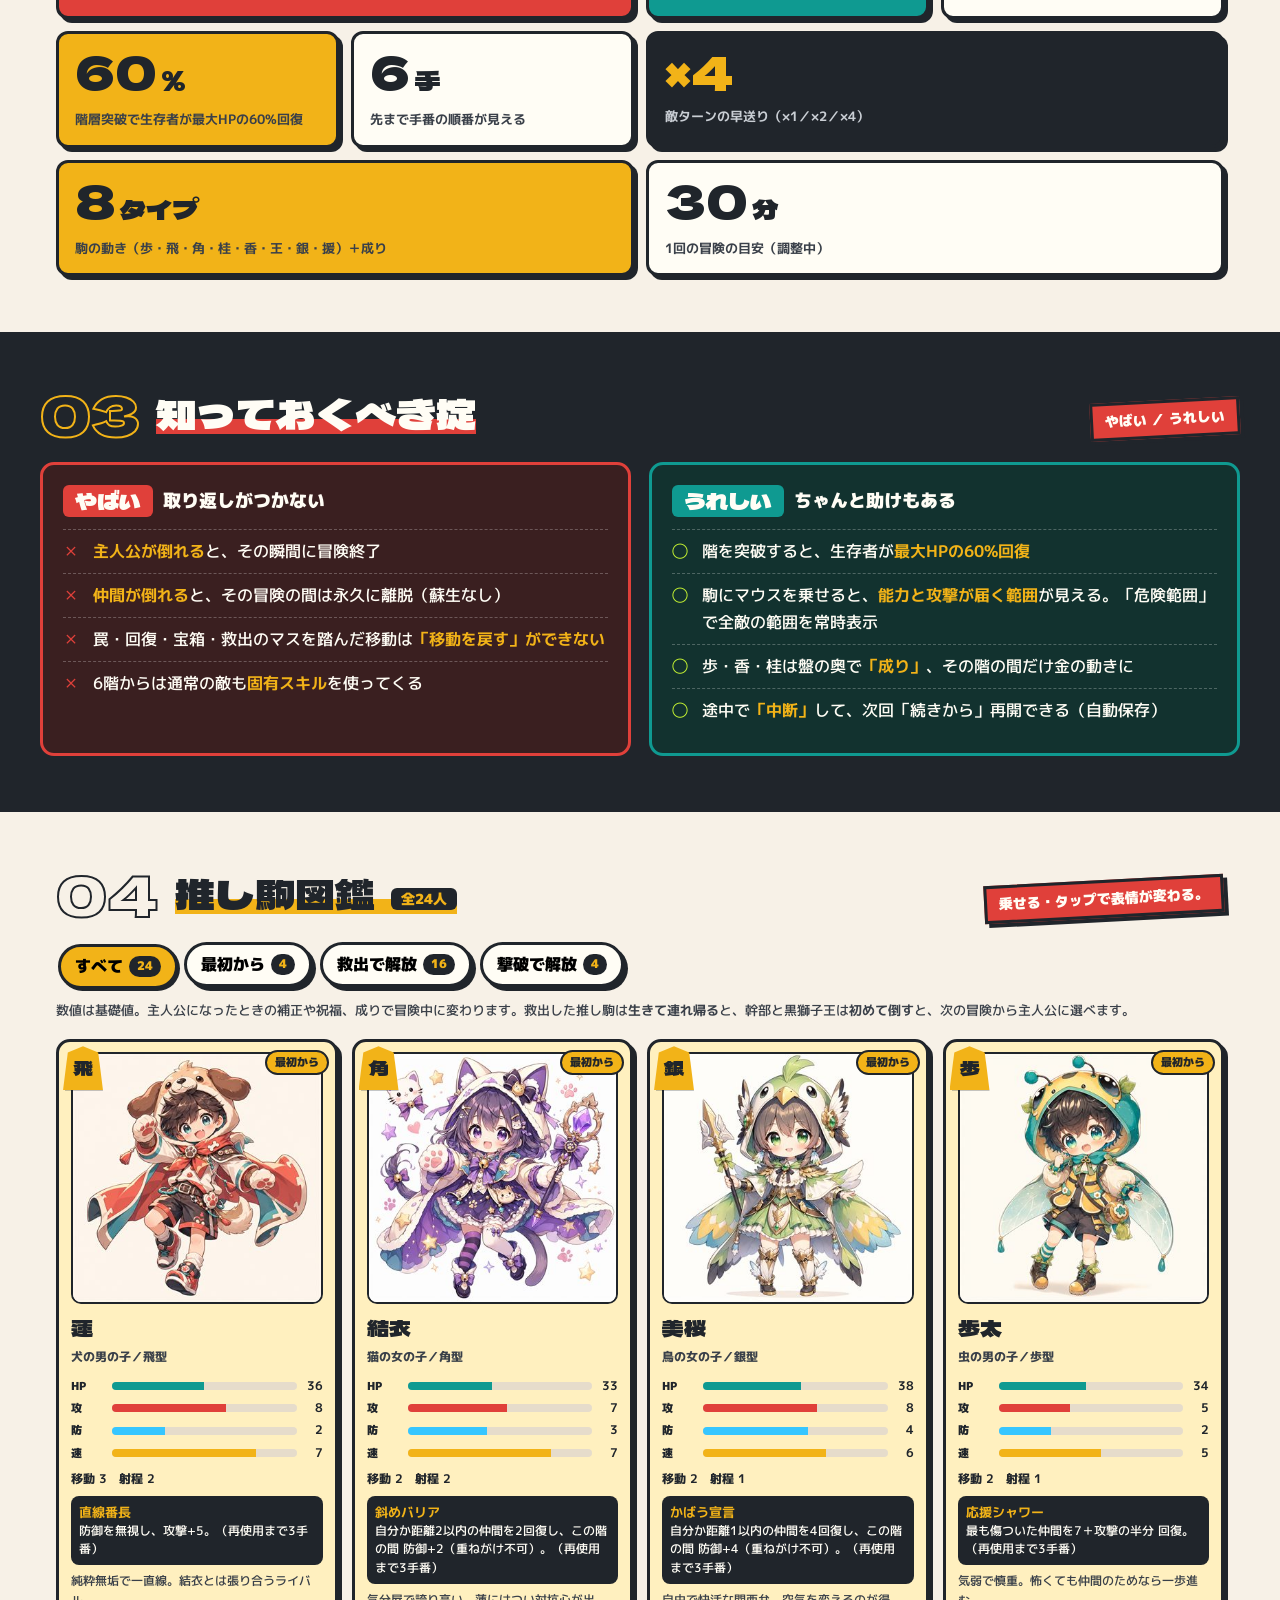
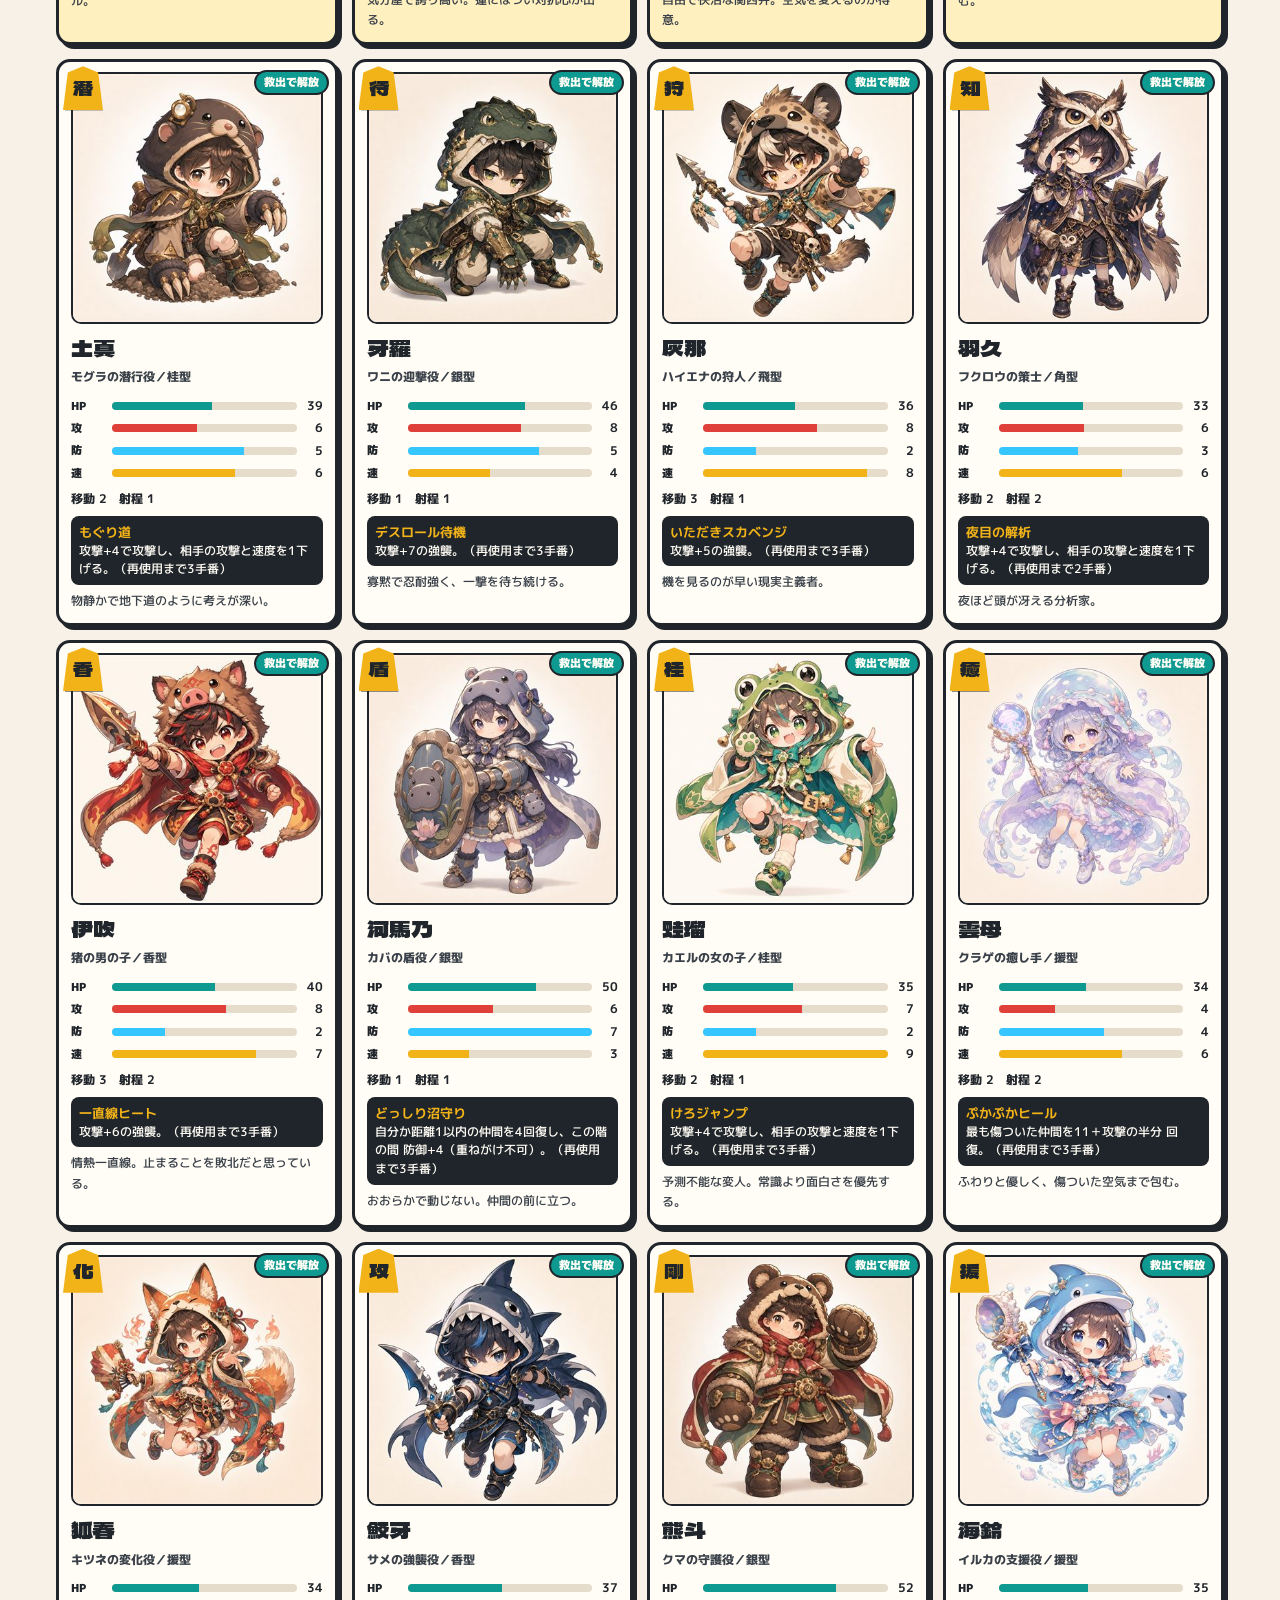
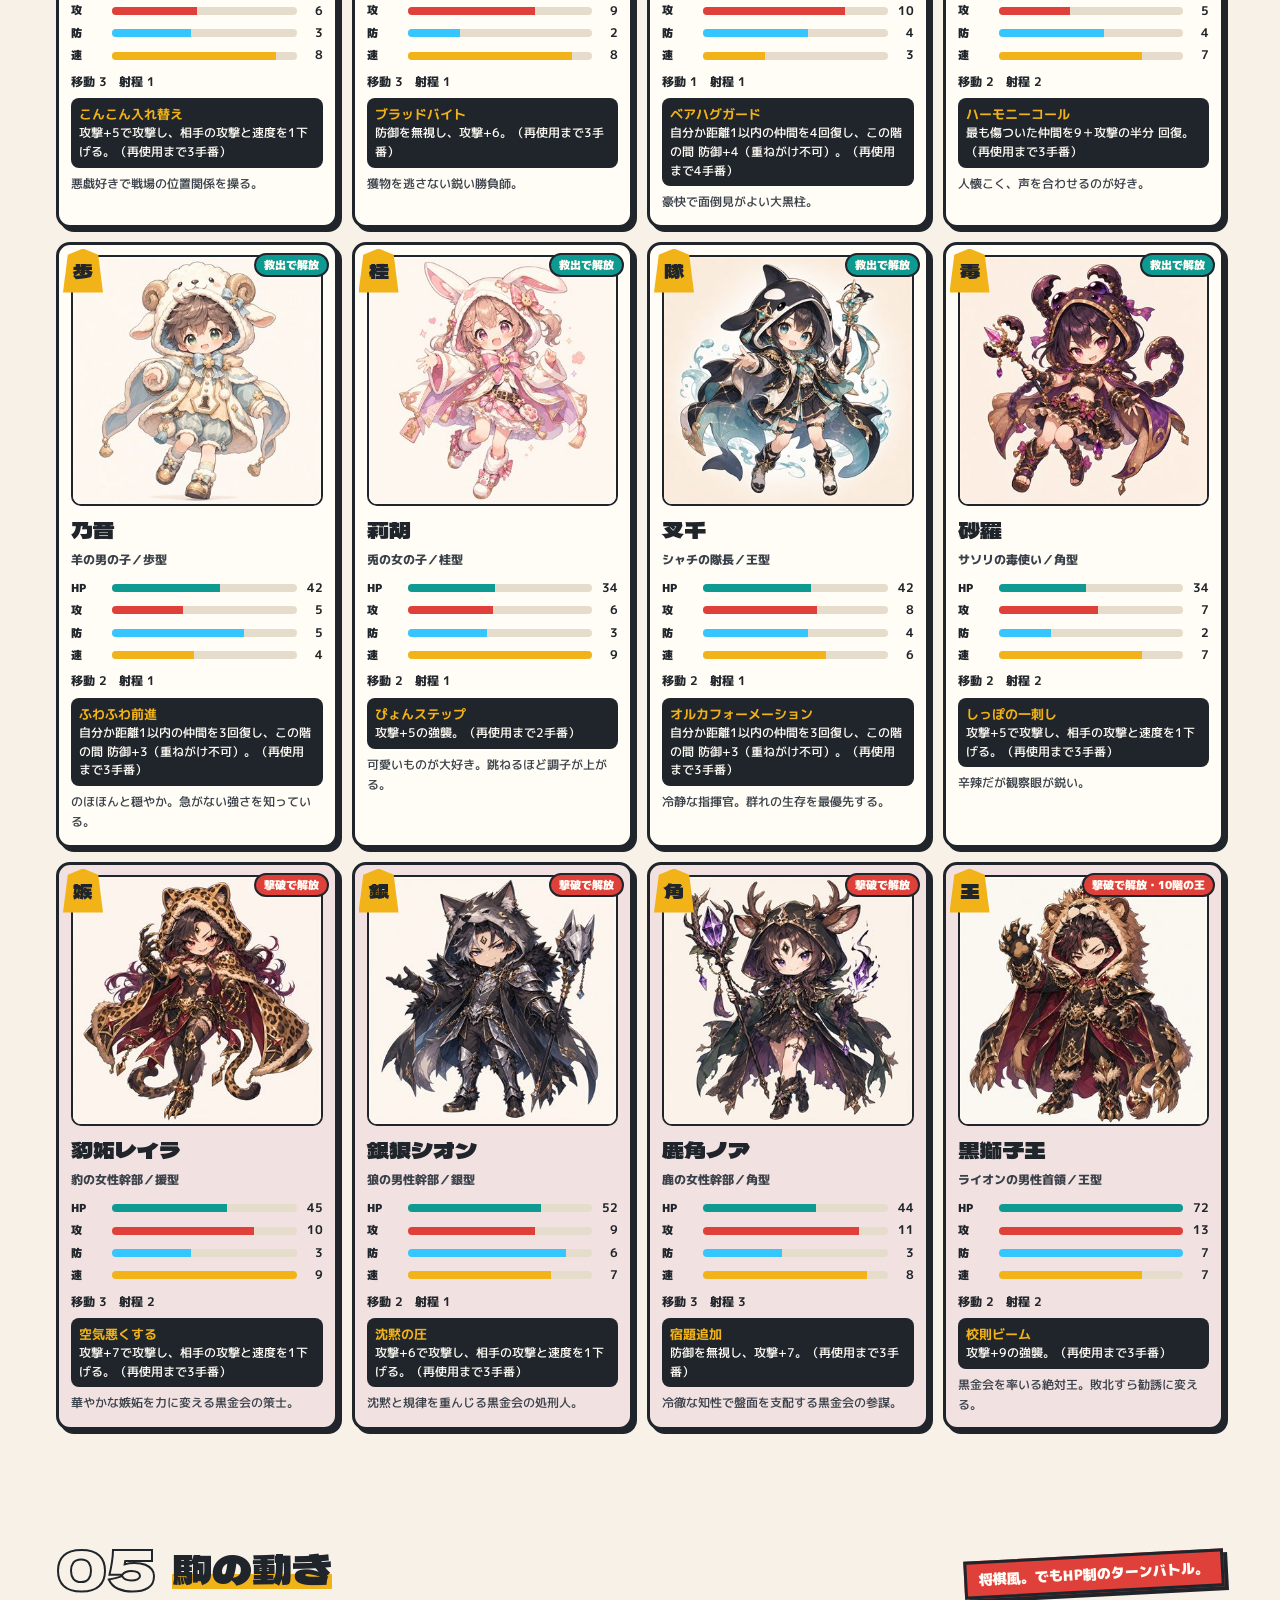
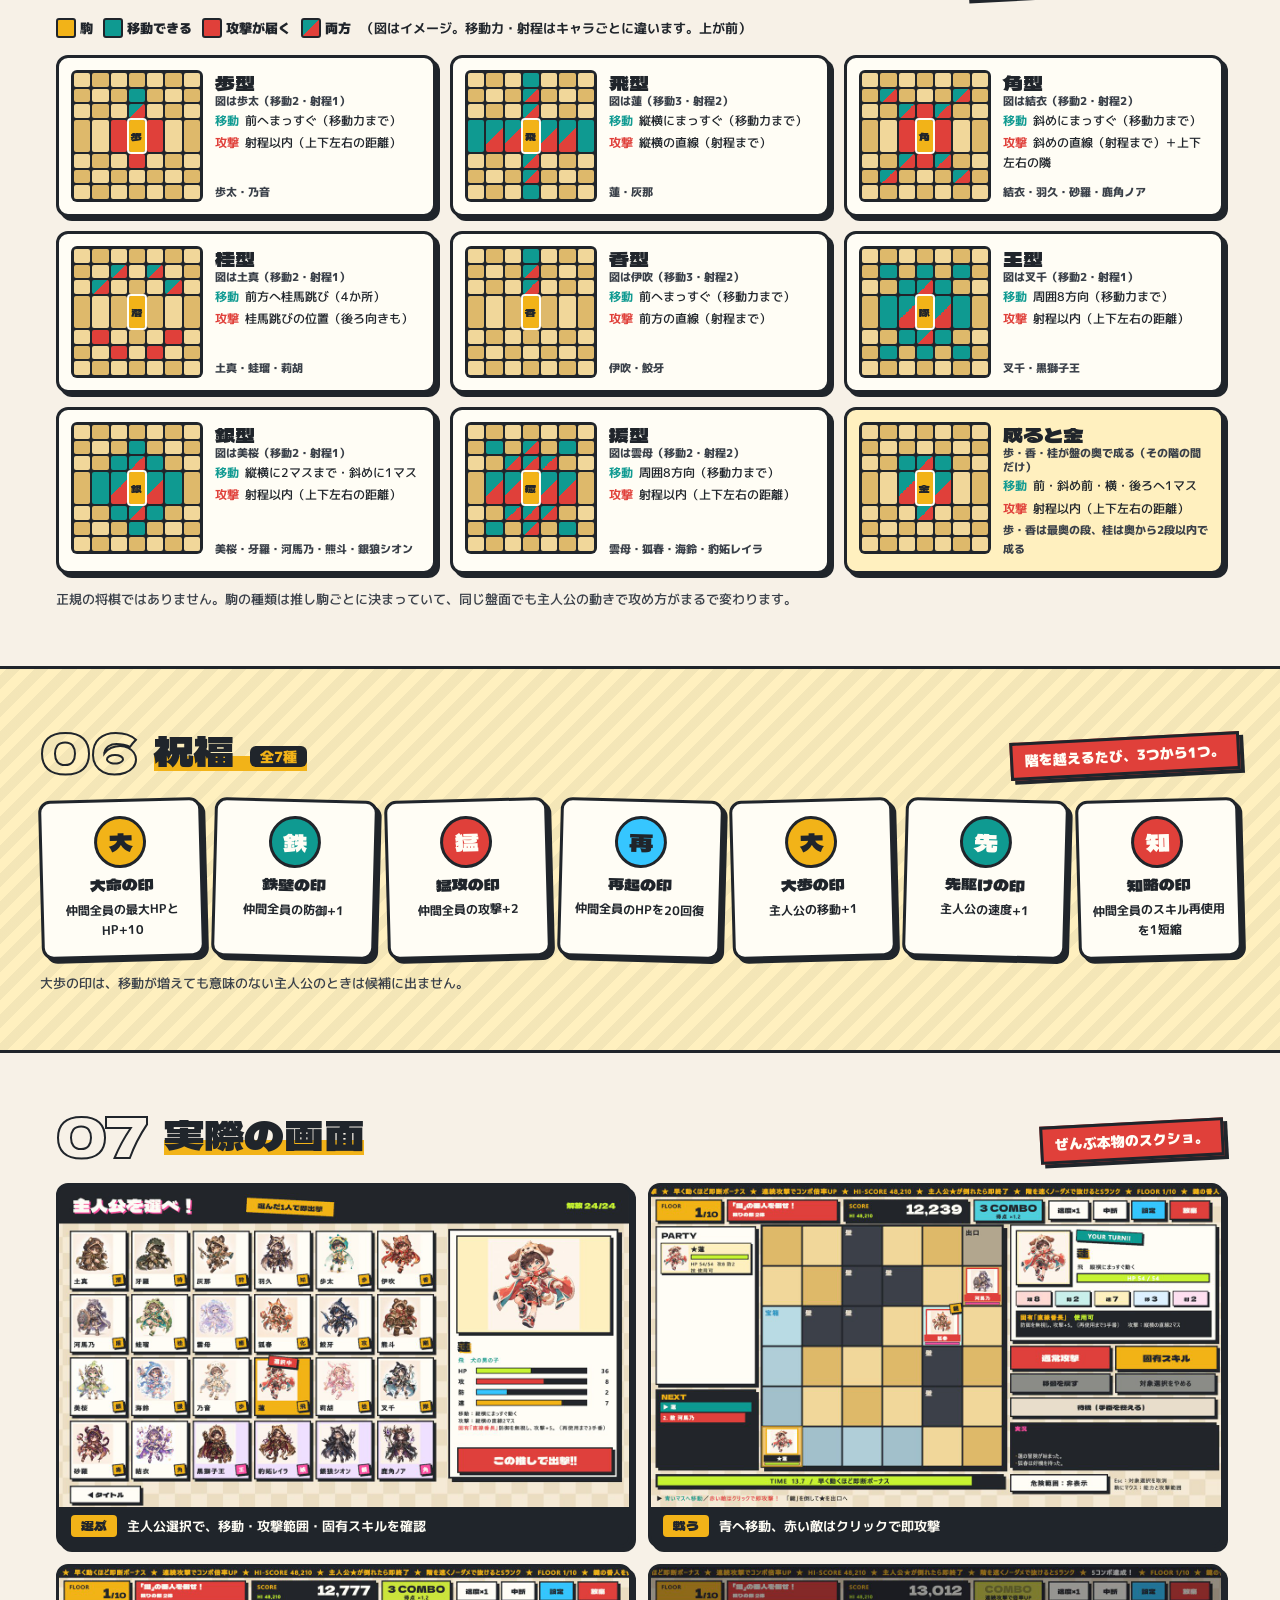
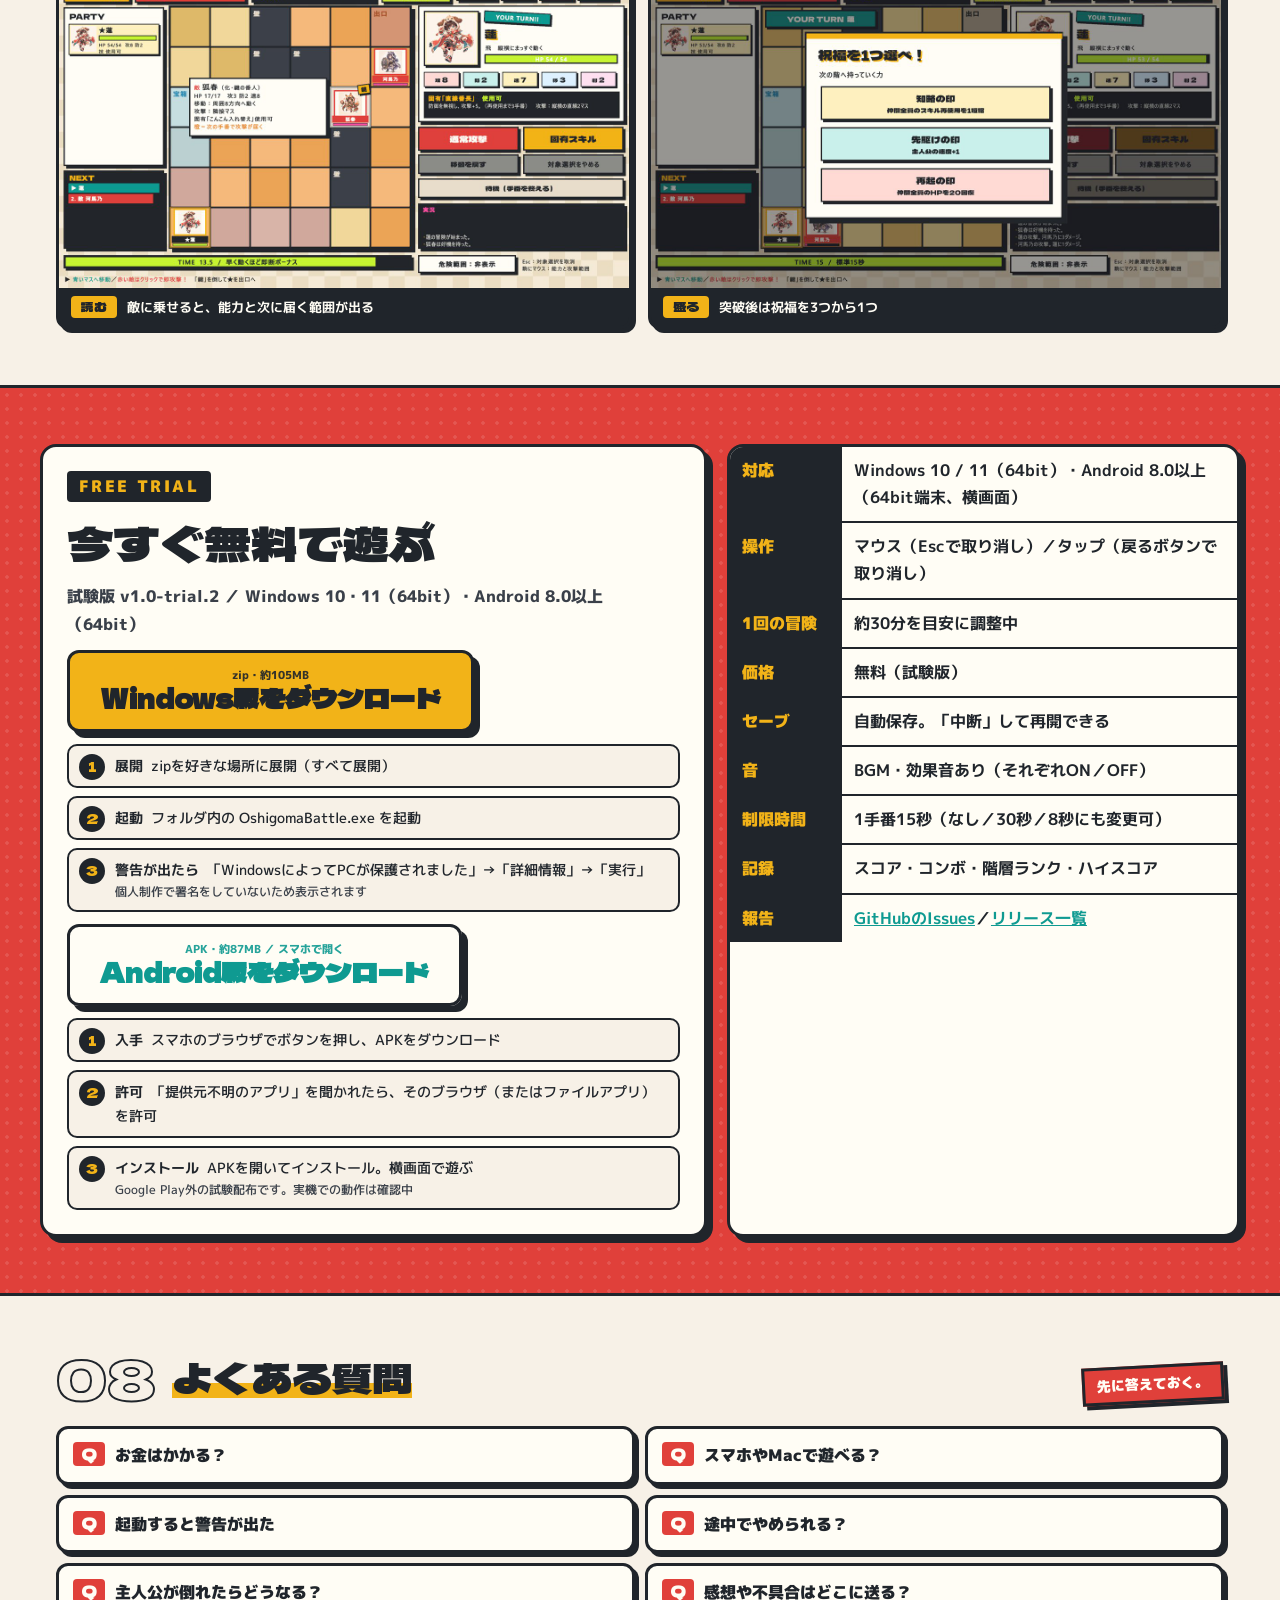
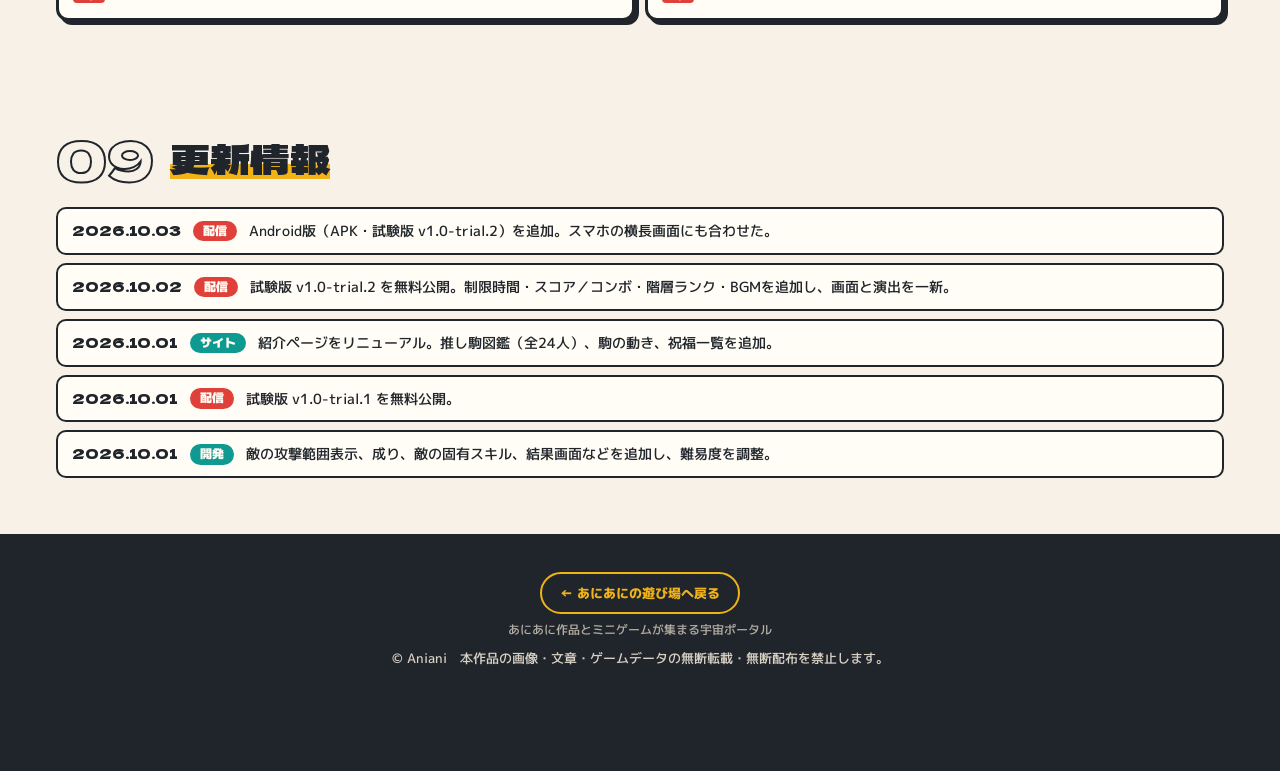
==== commit 389bf69e: "Windows版zipの再ビルドに合わせてサイズ表記を更新 試験版 v1.0-trial.2 の Windows版zipを最新コード（画面比率対応・本文フォント M PLUS 1p）で 再ビルドして差" ====
--- a/index.html
+++ b/index.html
@@ -596,7 +596,7 @@
             <p class="dl-badge">FREE TRIAL</p>
             <h2>今すぐ無料で遊ぶ</h2>
             <p class="dl-ver">試験版 v1.0-trial.2 ／ Windows 10・11（64bit）・Android 8.0以上（64bit）</p>
-            <a class="btn btn-main btn-xl" href="https://github.com/donadonaa24-cyber/oshikoma/releases/download/v1.0-trial.2/OshigomaBattle-trial2-win64.zip"><span class="btn-sub">zip・約103MB</span>Windows版をダウンロード</a>
+            <a class="btn btn-main btn-xl" href="https://github.com/donadonaa24-cyber/oshikoma/releases/download/v1.0-trial.2/OshigomaBattle-trial2-win64.zip"><span class="btn-sub">zip・約105MB</span>Windows版をダウンロード</a>
             <ol class="dl-steps">
               <li><b>展開</b>zipを好きな場所に展開（すべて展開）</li>
               <li><b>起動</b>フォルダ内の OshigomaBattle.exe を起動</li>
